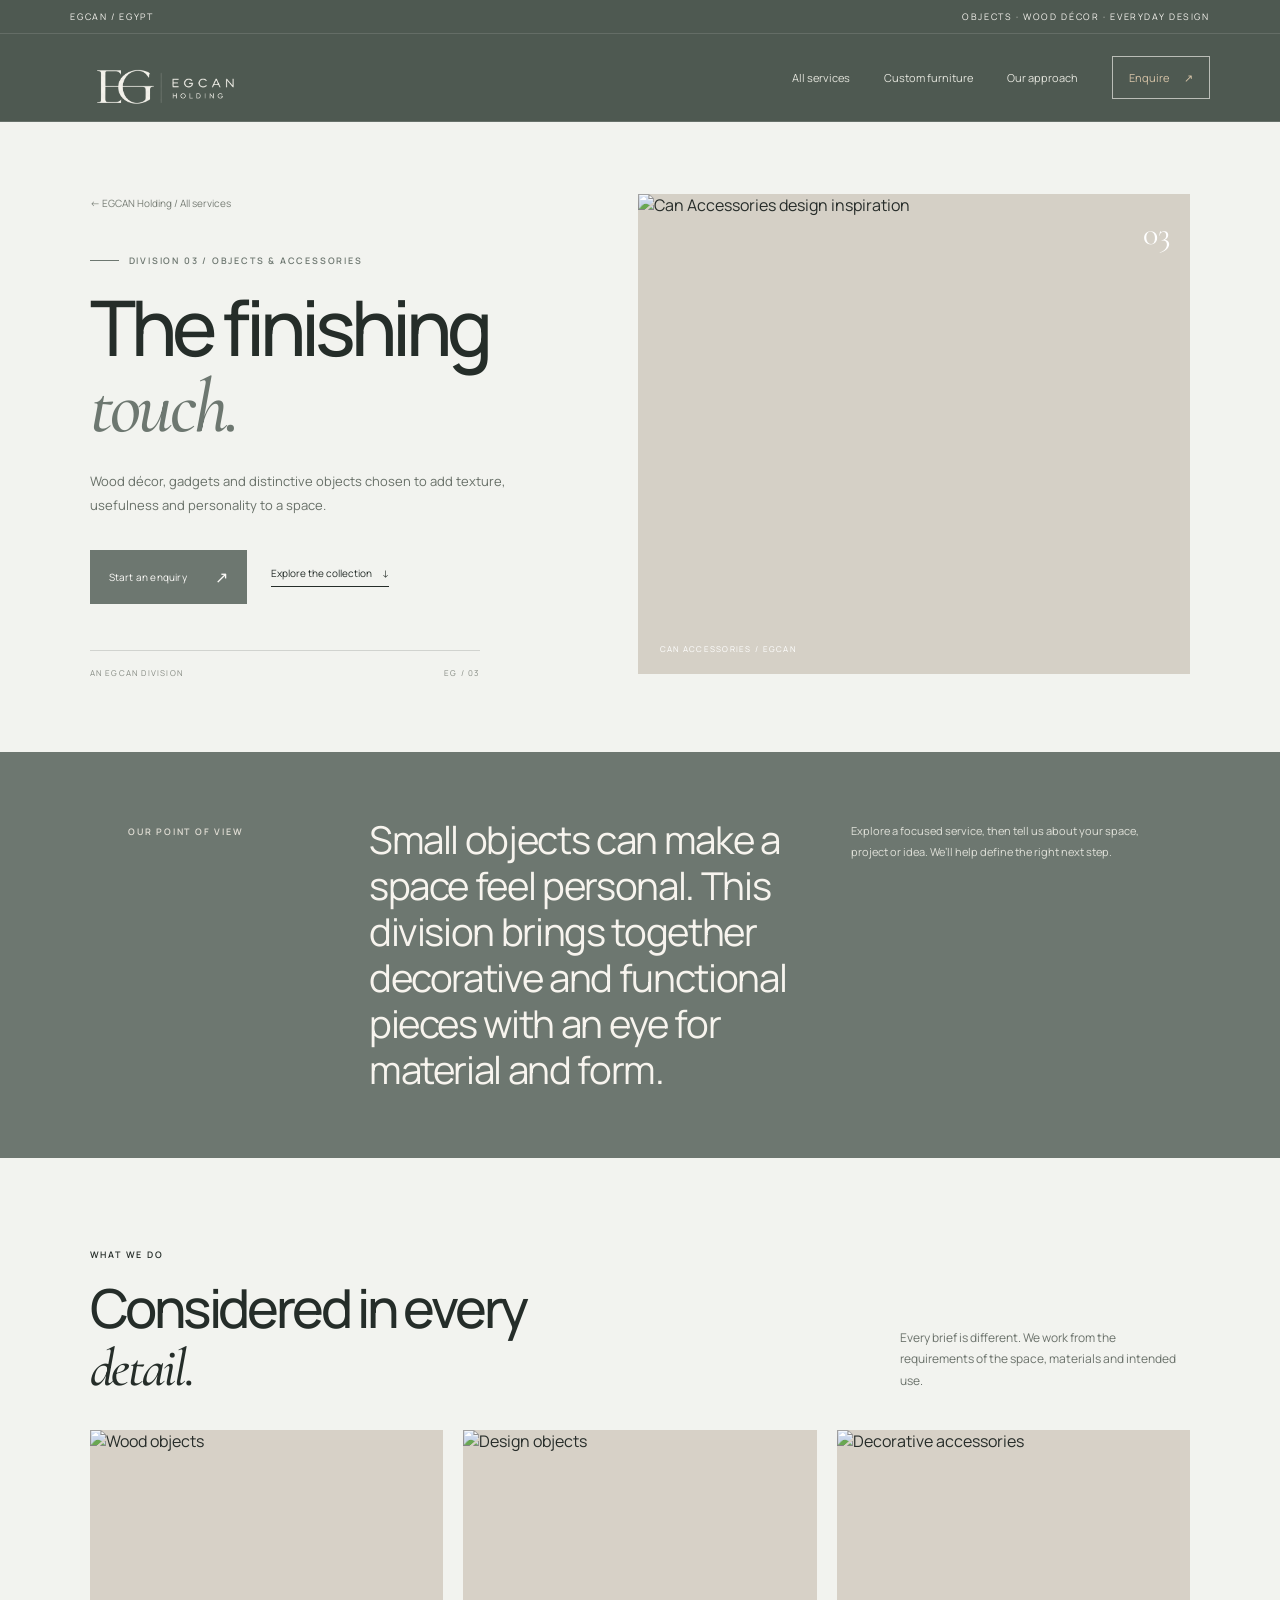
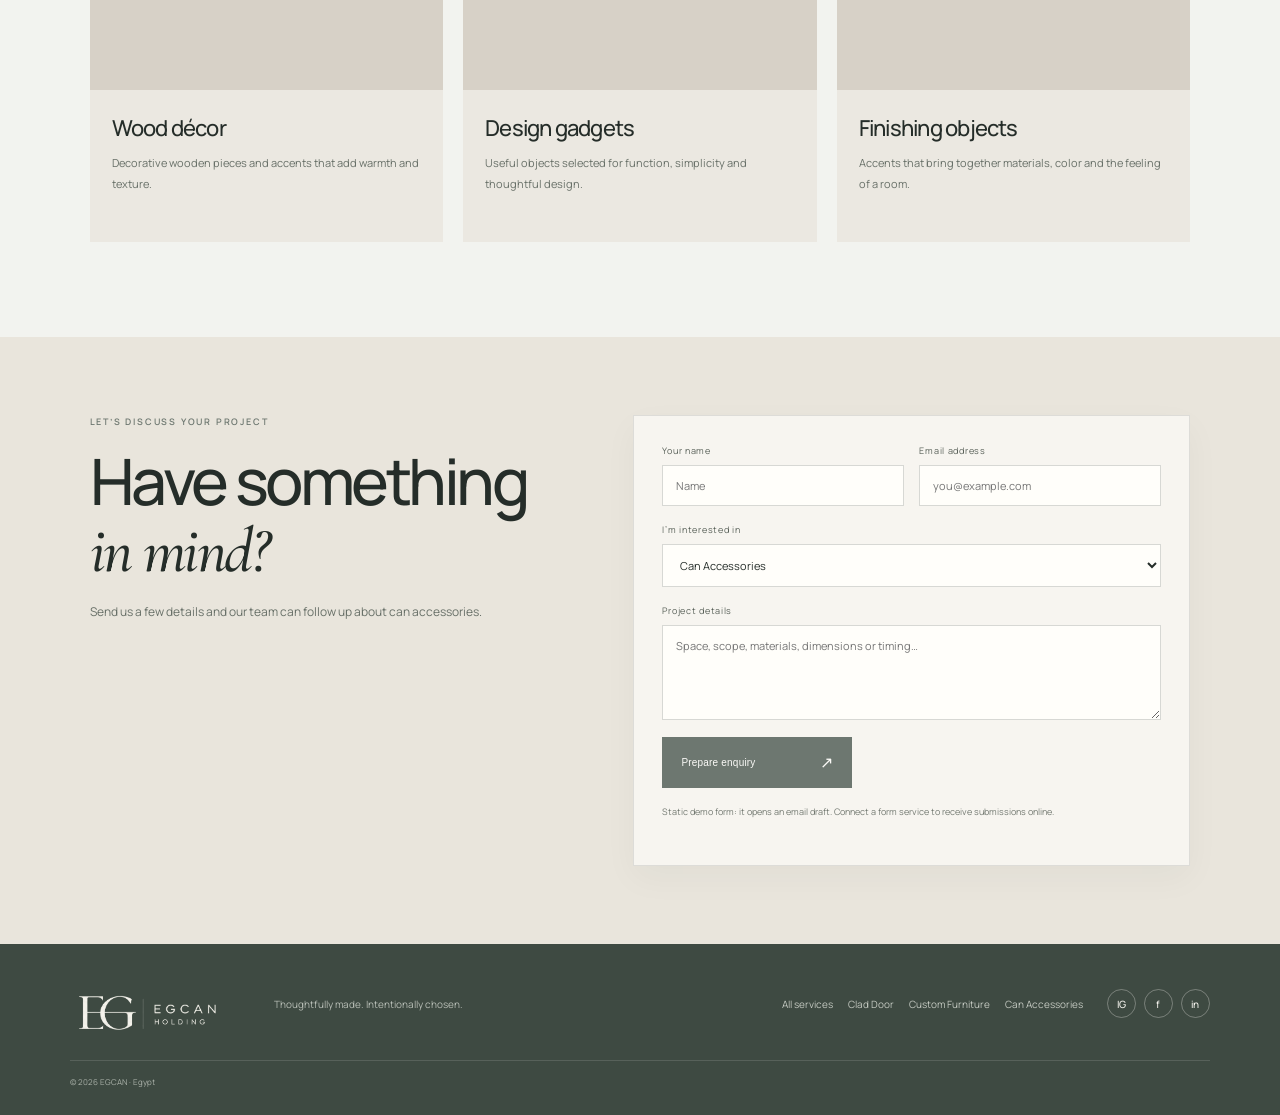
==== can-accessories.html @ 5e105a38 "Add files via upload" ====
<!doctype html><html lang="en"><head><meta charset="utf-8"><meta name="viewport" content="width=device-width,initial-scale=1"><meta name="theme-color" content="#6d7770"><meta name="description" content="Wood décor, functional gadgets and distinctive accessories."><title>Can Accessories | EGCAN Holding</title><link rel="preconnect" href="https://images.unsplash.com"><link rel="preconnect" href="https://fonts.googleapis.com"><link rel="preconnect" href="https://fonts.gstatic.com" crossorigin><link href="https://fonts.googleapis.com/css2?family=Cormorant+Garamond:wght@400;500;600&family=Manrope:wght@400;500;600;700&display=swap" rel="stylesheet"><link rel="stylesheet" href="styles.css?v=5"></head><body class="division-page can-accessories-page"><div class="announcement"><span>EGCAN / EGYPT</span><span>Objects · Wood décor · Everyday design</span></div><header class="site-header"><a class="brand" href="index.html" aria-label="EGCAN Holding home"><img src="egcan-logo-middle.png" alt="EGCAN Holding logo"></a><button class="menu-toggle" aria-label="Toggle navigation" aria-expanded="false"><span></span><span></span></button><nav class="main-nav"><a href="index.html#divisions">All services</a><a href="custom-furniture.html">Custom furniture</a><a href="index.html#approach">Our approach</a><a href="#contact" class="nav-contact">Enquire <span>↗</span></a></nav></header><main><section class="division-hero"><div class="division-hero-copy"><a class="back-link" href="index.html#divisions">← EGCAN Holding / All services</a><p class="eyebrow"><span class="eyebrow-line"></span>DIVISION 03 / OBJECTS & ACCESSORIES</p><h1>The finishing<br><em>touch.</em></h1><p class="division-lead">Wood décor, gadgets and distinctive objects chosen to add texture, usefulness and personality to a space.</p><div class="hero-actions"><a class="button button-dark" href="#contact">Start an enquiry <span>↗</span></a><a class="text-link" href="#offerings">Explore the collection <span>↓</span></a></div><div class="division-signature"><span>AN EGCAN DIVISION</span><span>EG / 03</span></div></div><div class="division-hero-visual"><img src="https://images.unsplash.com/photo-1603006905003-be475563bc59?auto=format&fit=crop&w=1400&q=85" alt="Can Accessories design inspiration"><span class="division-visual-label">CAN ACCESSORIES / EGCAN</span><span class="division-visual-number">03</span></div></section><section class="division-intro-band"><p class="eyebrow">OUR POINT OF VIEW</p><h2>Small objects can make a space feel personal. This division brings together decorative and functional pieces with an eye for material and form.</h2><p>Explore a focused service, then tell us about your space, project or idea. We’ll help define the right next step.</p></section><section class="subservices section-pad" id="offerings"><div class="section-heading"><div><p class="eyebrow">WHAT WE DO</p><h2>Considered in every<br><em>detail.</em></h2></div><p>Every brief is different. We work from the requirements of the space, materials and intended use.</p></div><div class="subservice-grid"><article class="subservice-card"><div class="subservice-image"><img src="https://images.unsplash.com/photo-1603006905003-be475563bc59?auto=format&fit=crop&w=900&q=85" alt="Wood objects" loading="lazy"></div><div class="subservice-copy"><h3>Wood décor</h3><p>Decorative wooden pieces and accents that add warmth and texture.</p></div></article><article class="subservice-card"><div class="subservice-image"><img src="https://images.unsplash.com/photo-1600210492486-724fe5c67fb0?auto=format&fit=crop&w=900&q=85" alt="Design objects" loading="lazy"></div><div class="subservice-copy"><h3>Design gadgets</h3><p>Useful objects selected for function, simplicity and thoughtful design.</p></div></article><article class="subservice-card"><div class="subservice-image"><img src="https://images.unsplash.com/photo-1600607687920-4e2a09cf159d?auto=format&fit=crop&w=900&q=85" alt="Decorative accessories" loading="lazy"></div><div class="subservice-copy"><h3>Finishing objects</h3><p>Accents that bring together materials, color and the feeling of a room.</p></div></article></div></section><section class="division-cta" id="contact"><div><p class="eyebrow">LET’S DISCUSS YOUR PROJECT</p><h2>Have something<br><em>in mind?</em></h2><p>Send us a few details and our team can follow up about can accessories.</p></div><form class="inquiry-form" id="inquiryForm"><div class="form-row"><label for="name">Your name</label><input id="name" name="name" autocomplete="name" required placeholder="Name"></div><div class="form-row"><label for="email">Email address</label><input id="email" name="email" type="email" autocomplete="email" required placeholder="you@example.com"></div><div class="form-row"><label for="service">I’m interested in</label><select id="service" name="service" required><option value="Can Accessories" selected>Can Accessories</option><option>Multiple services / Project enquiry</option></select></div><div class="form-row"><label for="message">Project details</label><textarea id="message" name="message" rows="4" placeholder="Space, scope, materials, dimensions or timing…"></textarea></div><button class="button button-dark form-submit" type="submit">Prepare enquiry <span>↗</span></button><p class="form-note">Static demo form: it opens an email draft. Connect a form service to receive submissions online.</p><p class="form-status" id="formStatus" aria-live="polite"></p></form></section></main><footer class="site-footer"><a class="footer-brand" href="index.html"><img src="egcan-logo-middle.png" alt="EGCAN Holding logo"></a><p>Thoughtfully made. Intentionally chosen.</p><div class="footer-links"><a href="index.html#divisions">All services</a><a href="clad-door.html">Clad Door</a><a href="custom-furniture.html">Custom Furniture</a><a href="can-accessories.html">Can Accessories</a></div><div class="footer-social"><a href="https://www.instagram.com/" aria-label="Instagram">IG</a><a href="https://www.facebook.com/" aria-label="Facebook">f</a><a href="https://www.linkedin.com/" aria-label="LinkedIn">in</a></div><span class="copyright">© <span id="year"></span> EGCAN · Egypt</span></footer><script src="script.js"></script></body></html>
---- styles.css ----
@import url('https://fonts.googleapis.com/css2?family=Cormorant+Garamond:wght@400;500;600&family=Manrope:wght@400;500;600;700&display=swap');
:root{--ink:#202622;--green:#4e5951;--paper:#f4f2ed;--cream:#e7e1d6;--muted:#737a73;--line:rgba(32,38,34,.18);--white:#fbfaf7;--max:1440px}*{box-sizing:border-box}html{scroll-behavior:smooth;scroll-padding-top:95px}body{margin:0;background:var(--paper);color:var(--ink);font-family:'Manrope',Arial,sans-serif;-webkit-font-smoothing:antialiased}a{color:inherit;text-decoration:none}img{display:block;width:100%;height:100%;object-fit:cover}.announcement{height:34px;background:var(--ink);color:#e9e6de;display:flex;justify-content:space-between;align-items:center;padding:0 5.5%;font-size:9px;letter-spacing:.18em;text-transform:uppercase}.site-header{height:88px;display:flex;align-items:center;justify-content:space-between;padding:0 5.5%;background:rgba(244,242,237,.94);position:sticky;top:0;z-index:20;border-bottom:1px solid var(--line);backdrop-filter:blur(14px)}.brand{display:flex;align-items:center;gap:12px}.brand-mark{width:42px;height:42px;border:1px solid var(--ink);display:flex;align-items:center;justify-content:center;position:relative;font-family:'Cormorant Garamond',Georgia,serif;font-size:23px;letter-spacing:-.13em;padding-right:4px}.brand-mark span:last-child{transform:translateX(-2px)}.brand-name{font-size:17px;font-weight:600;letter-spacing:.24em}.brand-name small{display:block;font-size:8px;font-weight:400;letter-spacing:.25em;margin-top:5px}.main-nav{display:flex;align-items:center;gap:34px;font-size:11px}.main-nav>a:not(.nav-contact){color:#4e554f;transition:color .2s}.main-nav>a:hover,.main-nav>a.active{color:#9b7955}.nav-contact{padding:13px 16px;border:1px solid var(--ink);transition:background .25s,color .25s}.nav-contact span{padding-left:13px}.nav-contact:hover{background:var(--ink);color:var(--white)}.menu-toggle{display:none}.hero{max-width:var(--max);margin:auto;min-height:660px;display:grid;grid-template-columns:.88fr 1.12fr;position:relative;padding:65px 5.5% 76px;gap:6%;overflow:hidden}.hero-copy{align-self:center;position:relative;z-index:2;padding:0 0 15px}.eyebrow{font-size:9px;letter-spacing:.2em;text-transform:uppercase;font-weight:600;margin:0 0 26px;display:flex;align-items:center;gap:10px}.eyebrow-line{height:1px;width:29px;background:currentColor;display:inline-block}.hero h1{font-size:clamp(52px,6.1vw,88px);font-weight:500;line-height:.98;letter-spacing:-.065em;margin:0 0 26px}.hero h1 em,.section-heading h2 em,.manifesto h2 em,.contact-content h2 em{font-family:'Cormorant Garamond',Georgia,serif;font-weight:500;letter-spacing:-.06em}.hero-intro{font-size:13px;line-height:1.9;color:#626a63;max-width:370px}.hero-actions{display:flex;align-items:center;gap:24px;margin-top:32px;flex-wrap:wrap}.button{display:inline-flex;align-items:center;justify-content:space-between;gap:28px;padding:16px 19px;font-size:10px;letter-spacing:.02em;transition:transform .2s,background .2s}.button:hover{transform:translateY(-3px)}.button span{font-size:16px}.button-dark{background:var(--ink);color:var(--white)}.button-dark:hover{background:#48554b}.text-link,.under-link{font-size:10px;border-bottom:1px solid var(--ink);padding-bottom:6px}.text-link span,.under-link span{padding-left:8px}.hero-index{display:flex;gap:25px;margin-top:65px;font-size:8px;letter-spacing:.14em;text-transform:uppercase;color:#7b8079}.hero-visual{position:relative;min-width:0;align-self:center;perspective:1200px}.hero-image-wrap{height:490px;position:relative;overflow:hidden;transform-style:preserve-3d;transition:transform .18s ease-out;box-shadow:0 26px 65px rgba(36,42,37,.16);background:#c9c3b6}.hero-image{transition:transform .8s cubic-bezier(.2,.7,.2,1);filter:saturate(.72)}.hero-image-wrap:hover .hero-image{transform:scale(1.045)}.image-overlay{position:absolute;inset:0;background:linear-gradient(180deg,transparent 52%,rgba(20,25,21,.5))}.image-label{position:absolute;bottom:22px;left:24px;right:24px;color:#fff;display:flex;justify-content:space-between;gap:12px;font-size:8px;letter-spacing:.14em;text-transform:uppercase}.floating-note{position:absolute;top:38px;left:-28px;background:var(--cream);padding:16px 20px;display:flex;align-items:center;gap:14px;box-shadow:0 10px 25px #252d2917;font-size:10px;line-height:1.5}.note-symbol{font-size:25px}.hero-orbit{position:absolute;border:1px solid rgba(78,89,81,.22);border-radius:50%;pointer-events:none}.orbit-one{width:125px;height:125px;right:-40px;top:-28px}.orbit-two{width:58px;height:58px;right:-7px;top:6px}.hero-side-note{position:absolute;right:-35px;bottom:55px;writing-mode:vertical-rl;font-size:8px;letter-spacing:.22em;color:#777d75}.hero-bottom-rule{position:absolute;bottom:0;left:5.5%;right:5.5%;border-bottom:1px solid var(--line)}.intro-strip{padding:75px 10%;display:grid;grid-template-columns:.55fr 1.2fr 1fr auto;gap:35px;align-items:start;border-bottom:1px solid var(--line)}.intro-strip .eyebrow{margin-top:9px}.intro-statement{font-size:clamp(27px,3.4vw,43px);line-height:1.18;letter-spacing:-.045em;margin:0}.intro-statement span{font-family:'Cormorant Garamond',Georgia,serif;font-style:italic;color:#737d72}.intro-description{font-size:12px;line-height:1.9;color:#687069;max-width:300px;margin:4px 0 0}.strip-number{font-size:9px;letter-spacing:.16em;color:#8b8f87;writing-mode:vertical-rl}.section-pad{padding:110px 7%}.section-heading{display:flex;align-items:end;justify-content:space-between;gap:35px;margin-bottom:46px}.section-heading .eyebrow{margin-bottom:18px}.section-heading h2{font-size:clamp(39px,5vw,64px);line-height:1.04;letter-spacing:-.06em;font-weight:500;margin:0}.section-heading>p{max-width:290px;font-size:12px;line-height:1.8;color:#6b726b;margin:0 0 5px}.division-grid{display:grid;grid-template-columns:repeat(3,minmax(0,1fr));gap:19px;align-items:start}.division-card{background:#ebe8e1;min-width:0;transform-style:preserve-3d;transition:box-shadow .3s,transform .2s}.division-card:hover{box-shadow:0 20px 40px rgba(32,38,34,.1)}.division-image{height:300px;position:relative;overflow:hidden;background:#d2cec5}.division-image img{transition:transform .7s;filter:saturate(.72)}.division-card:hover .division-image img{transform:scale(1.05)}.card-index{position:absolute;top:17px;left:17px;background:rgba(244,242,237,.92);padding:8px 10px;font-size:8px;letter-spacing:.14em}.card-arrow{position:absolute;right:17px;bottom:17px;background:var(--paper);width:36px;height:36px;display:grid;place-items:center;font-size:16px}.division-body{padding:25px 23px 29px}.division-title-row{display:flex;justify-content:space-between;align-items:center;gap:10px}.division-title-row h3{font-size:25px;font-weight:500;letter-spacing:-.04em;margin:0}.division-symbol{font-size:20px;color:#778176}.division-ar{font-family:Arial,sans-serif;font-size:12px;color:#757c73;margin:9px 0 13px}.division-body>p:not(.division-ar){font-size:11px;line-height:1.85;color:#697068;min-height:60px}.division-body .under-link{display:inline-block;margin-top:13px}.manifesto{background:var(--green);color:#f5f2ec;display:grid;grid-template-columns:1fr 1fr;min-height:610px}.manifesto-image{position:relative;min-height:500px;overflow:hidden}.manifesto-image img{filter:saturate(.6);opacity:.85}.manifesto-image-caption{position:absolute;bottom:25px;left:7%;font-size:8px;letter-spacing:.18em}.manifesto-copy{padding:90px clamp(45px,8vw,125px);align-self:center;position:relative}.manifesto-copy .eyebrow{color:#d7d6ca}.manifesto h2{font-size:clamp(43px,5vw,67px);line-height:1.03;letter-spacing:-.06em;font-weight:500;margin:0 0 26px}.manifesto-copy>p:not(.eyebrow){font-size:12px;line-height:1.9;color:#d3d6ce;max-width:390px;margin-bottom:30px}.button-light{background:#f3f0e8;color:var(--ink)}.button-light:hover{background:#d8d1c5}.manifesto-number{position:absolute;bottom:22px;right:7%;font-size:8px;letter-spacing:.15em;color:#c4c9c0}.capabilities{padding-top:100px;padding-bottom:100px}.capability-list{border-top:1px solid var(--line)}.capability-item{display:grid;grid-template-columns:70px 1.3fr 1fr 30px;align-items:center;gap:20px;padding:25px 0;border-bottom:1px solid var(--line);transition:padding .25s,color .25s}.capability-item:hover{padding-left:12px;color:#718071}.cap-number,.cap-desc{font-size:9px;letter-spacing:.12em;color:#858a82}.cap-title{font-size:clamp(17px,2vw,24px);letter-spacing:-.03em}.cap-plus{font-size:20px;justify-self:end}.division-details{display:grid;grid-template-columns:repeat(3,1fr);background:#e8e5de;border-top:1px solid var(--line);border-bottom:1px solid var(--line)}.detail-panel{padding:42px 8%;border-right:1px solid var(--line);scroll-margin-top:100px}.detail-panel:last-child{border-right:0}.detail-label{font-size:8px;letter-spacing:.18em;color:#7d837b}.detail-panel h2{font-size:29px;font-weight:500;letter-spacing:-.05em;margin:18px 0}.detail-panel h2 span{color:#9c7953}.detail-panel p{font-size:11px;line-height:1.9;color:#687068;min-height:82px}.contact-section{position:relative;overflow:hidden;padding:37px 7% 90px;background:var(--cream);min-height:440px}.contact-top{display:flex;justify-content:space-between;border-bottom:1px solid rgba(32,38,34,.2);padding-bottom:20px}.contact-top .eyebrow{margin:0}.contact-top>span{font-size:9px;letter-spacing:.15em}.contact-content{position:relative;z-index:1;max-width:700px;margin:57px auto 0;text-align:center}.contact-content h2{font-size:clamp(45px,7vw,83px);line-height:.98;font-weight:500;letter-spacing:-.065em;margin:0 0 24px}.contact-content p{font-size:12px;color:#6a7169;line-height:1.8;max-width:400px;margin:0 auto 25px}.contact-decoration{position:absolute;right:2%;bottom:-80px;font-size:clamp(120px,22vw,300px);font-weight:700;letter-spacing:-.12em;line-height:.72;color:rgba(78,89,81,.07);pointer-events:none}.site-footer{padding:30px 5.5%;display:grid;grid-template-columns:1fr 1fr 1fr auto;gap:20px;align-items:center;background:var(--ink);color:#eeeae2}.footer-brand{font-size:17px;letter-spacing:.23em}.footer-brand span{display:block;font-size:7px;letter-spacing:.24em;margin-top:5px}.site-footer p{font-size:9px;color:#b8beb6}.footer-links{display:flex;gap:18px;font-size:9px;color:#c4c9c1}.copyright{font-size:8px;color:#aab1a9;white-space:nowrap}
@media(max-width:900px){.main-nav{gap:17px}.hero{padding-top:55px;grid-template-columns:.9fr 1.1fr;gap:4%}.hero-image-wrap{height:410px}.hero h1{font-size:clamp(48px,7vw,70px)}.intro-strip{padding:55px 7%;grid-template-columns:.5fr 1.2fr 1fr;gap:22px}.strip-number{display:none}.section-pad{padding:80px 5%}.division-image{height:230px}.division-body{padding:20px 17px}.division-title-row h3{font-size:21px}.manifesto-copy{padding:70px 8%}.site-footer{grid-template-columns:1fr 1fr}.copyright{justify-self:end}}
@media(max-width:650px){.announcement{padding:0 5%;font-size:7px}.announcement span:last-child{display:none}.site-header{height:72px;padding:0 5%}.brand-mark{width:36px;height:36px}.brand-name{font-size:15px}.menu-toggle{display:flex;width:40px;height:40px;border:1px solid var(--line);background:transparent;align-items:center;justify-content:center;flex-direction:column;gap:5px}.menu-toggle span{width:16px;height:1px;background:var(--ink)}.main-nav{display:none;position:absolute;left:0;right:0;top:71px;background:var(--paper);padding:25px 5% 30px;flex-direction:column;align-items:stretch;gap:0;border-bottom:1px solid var(--line)}.main-nav.open{display:flex}.main-nav>a{padding:15px 0;border-bottom:1px solid var(--line)}.main-nav .nav-contact{margin-top:14px;padding:14px}.hero{display:flex;flex-direction:column;padding:50px 5% 45px;gap:35px}.hero-copy{width:100%}.hero h1{font-size:clamp(56px,15vw,78px)}.hero-intro{font-size:12px}.hero-index{margin-top:37px;flex-wrap:wrap;gap:12px}.hero-visual{width:calc(100% - 15px);margin-left:10px}.hero-image-wrap{height:390px}.floating-note{left:-10px;top:24px}.hero-side-note{right:-19px}.hero-bottom-rule{left:5%;right:5%}.intro-strip{padding:45px 6%;display:grid;grid-template-columns:1fr;gap:15px}.intro-strip .eyebrow{margin:0}.intro-statement{font-size:34px}.intro-description{max-width:480px}.section-pad{padding:65px 5%}.section-heading{display:block;margin-bottom:30px}.section-heading h2{font-size:46px}.section-heading>p{margin-top:20px}.division-grid{grid-template-columns:1fr;gap:18px}.division-image{height:300px}.division-body{padding:23px}.division-body>p:not(.division-ar){min-height:0}.manifesto{grid-template-columns:1fr}.manifesto-image{min-height:320px;height:320px}.manifesto-copy{padding:55px 7% 75px}.manifesto h2{font-size:54px}.manifesto-number{bottom:25px}.capabilities{padding-top:65px;padding-bottom:65px}.capability-item{grid-template-columns:35px 1fr 25px;gap:12px;padding:22px 0}.cap-title{font-size:17px}.cap-desc{display:none}.division-details{grid-template-columns:1fr}.detail-panel{padding:30px 7%;border-right:0;border-bottom:1px solid var(--line)}.detail-panel:last-child{border-bottom:0}.detail-panel p{min-height:0}.contact-section{padding:27px 5% 65px;min-height:390px}.contact-content{margin-top:55px}.contact-content h2{font-size:56px}.site-footer{grid-template-columns:1fr;gap:16px;padding:30px 5%}.footer-links{flex-wrap:wrap}.copyright{justify-self:start}.site-footer p{margin:0}}
@media(prefers-reduced-motion:reduce){html{scroll-behavior:auto}*,*::before,*::after{transition:none!important;animation:none!important}}

/* Primary custom furniture feature */
.custom-furniture{display:grid;grid-template-columns:1.05fr .95fr;gap:7%;align-items:center;background:#e8e5de;padding-top:90px;padding-bottom:90px}.custom-furniture-image{height:470px;position:relative;overflow:hidden;background:#d2cec5}.custom-furniture-image img{filter:saturate(.72);transition:transform .7s}.custom-furniture-image:hover img{transform:scale(1.04)}.custom-image-tag{position:absolute;left:18px;bottom:18px;background:rgba(244,242,237,.94);padding:10px 12px;font-size:8px;letter-spacing:.16em}.custom-furniture-copy .eyebrow{margin-bottom:18px}.custom-furniture-copy h2{font-size:clamp(40px,5vw,64px);line-height:1.03;letter-spacing:-.06em;font-weight:500;margin:0 0 22px}.custom-furniture-copy h2 em{font-family:'Cormorant Garamond',Georgia,serif;font-weight:500;letter-spacing:-.06em}.custom-furniture-copy>p:not(.eyebrow){font-size:12px;line-height:1.95;color:#687068;max-width:460px}.custom-tags{display:flex;flex-wrap:wrap;gap:8px;margin:25px 0 28px}.custom-tags span{border:1px solid rgba(32,38,34,.22);padding:9px 11px;font-size:9px;color:#596159}.main-nav a.active{color:#9b7955}
@media(max-width:900px){.custom-furniture{gap:5%;padding-top:75px;padding-bottom:75px}.custom-furniture-image{height:390px}}
@media(max-width:650px){.custom-furniture{grid-template-columns:1fr;gap:30px;padding-top:60px;padding-bottom:60px}.custom-furniture-image{height:320px}.custom-furniture-copy h2{font-size:47px}.main-nav{max-height:calc(100vh - 72px);overflow:auto}}

/* EGCAN middle-logo direction: horizontal monogram lockup */
.brand{display:flex;align-items:center;gap:13px;flex-shrink:0}.brand-monogram{font-family:'Cormorant Garamond',Georgia,serif;font-size:49px;line-height:.8;font-weight:500;letter-spacing:-.12em;padding-right:7px;color:var(--ink)}.brand-divider{width:1px;height:39px;background:rgba(32,38,34,.42);display:block}.brand-name{font-family:'Manrope',Arial,sans-serif;font-size:15px;font-weight:500;letter-spacing:.27em;line-height:1.2}.brand-name small{font-size:9px;font-weight:400;letter-spacing:.32em;margin-top:6px}.footer-brand span{font-family:'Manrope',Arial,sans-serif;font-weight:400;letter-spacing:.3em}
@media(max-width:650px){.brand{gap:10px}.brand-monogram{font-size:43px}.brand-divider{height:34px}.brand-name{font-size:13px}.brand-name small{font-size:8px}}

/* Refinement pass: selected middle logo, calmer hierarchy, aligned cards and inquiry form */
:root{--green:#3e4a42;--ink:#252d28;--paper:#f5f3ee;--cream:#e9e5dc;--line:rgba(37,45,40,.16)}
.site-header{background:var(--green);border-bottom-color:rgba(255,255,255,.14);color:#f5f3ee}
.brand{display:flex;align-items:center;width:224px;max-width:32vw;flex-shrink:0}.brand img{width:100%;height:auto;object-fit:contain}
.main-nav>a:not(.nav-contact){color:#e3e4dc}.main-nav>a:hover,.main-nav>a.active{color:#c8b69b}.nav-contact{border-color:rgba(245,243,238,.65);color:#f5f3ee}.nav-contact:hover{background:#f5f3ee;color:var(--ink)}
.hero{gap:7%;padding-top:56px;padding-bottom:66px}.hero h1{font-size:clamp(48px,5.4vw,76px);letter-spacing:-.055em;line-height:1.02}.hero-intro{max-width:350px;font-size:12px;line-height:1.85}.hero-image-wrap{height:455px}.floating-note{padding:13px 16px}.hero-index{margin-top:45px}
.section-pad{padding-top:86px;padding-bottom:86px}.section-heading{margin-bottom:34px}.section-heading h2{font-size:clamp(38px,4.2vw,58px);line-height:1.06}.division-grid{gap:20px;align-items:stretch}.division-card{display:flex;flex-direction:column;height:100%;box-shadow:0 5px 18px rgba(32,38,34,.035)}.division-image{height:245px;flex-shrink:0}.division-body{display:flex;flex-direction:column;align-items:flex-start;padding:23px 22px 25px;flex:1}.division-title-row{width:100%;min-height:38px}.division-title-row h3{font-family:'Manrope',Arial,sans-serif;font-size:22px;font-weight:500;letter-spacing:-.045em}.division-body>p:not(.division-ar){font-size:11px;line-height:1.8;min-height:78px;margin:10px 0 0}.division-body .under-link{margin-top:auto;padding-top:20px}.division-ar{margin-top:7px!important;margin-bottom:0!important}.card-index{font-size:8px;letter-spacing:.12em}.division-symbol{flex-shrink:0}.custom-furniture{gap:8%;padding-top:78px;padding-bottom:78px}.custom-furniture-image{height:420px}.custom-furniture-copy h2{font-size:clamp(38px,4.4vw,58px)}.custom-furniture-copy>p:not(.eyebrow){font-size:12px;line-height:1.85}.custom-tags{gap:7px;margin:20px 0 24px}.custom-tags span{font-size:9px;padding:8px 10px}.manifesto{min-height:520px}.manifesto-image{min-height:430px}.manifesto-copy{padding:70px clamp(38px,6vw,90px)}.manifesto h2{font-size:clamp(40px,4.3vw,59px)}.capabilities{padding-top:82px;padding-bottom:82px}.capability-item{padding:21px 0}.division-details{align-items:stretch}.detail-panel{padding:34px 7%;display:flex;flex-direction:column}.detail-panel h2{font-size:26px}.detail-panel p{font-size:11px;line-height:1.8;min-height:90px}.detail-panel .under-link{margin-top:auto;align-self:flex-start}
.contact-section{padding:32px 7% 70px;min-height:0}.contact-layout{display:grid;grid-template-columns:.9fr 1.1fr;gap:9%;max-width:1120px;margin:55px auto 0;align-items:start}.contact-content{margin:0;text-align:left;max-width:440px}.contact-content h2{font-size:clamp(43px,5.2vw,68px);line-height:1.02;letter-spacing:-.055em}.contact-content>p:not(.eyebrow){margin:0 0 22px;font-size:12px}.contact-note{border-top:1px solid var(--line);padding-top:17px;font-size:10px;line-height:1.7;color:#747a72;max-width:300px}.inquiry-form{background:#f7f5f0;border:1px solid rgba(37,45,40,.12);padding:28px;display:grid;grid-template-columns:1fr 1fr;gap:17px 15px;box-shadow:0 12px 32px rgba(37,45,40,.04)}.form-row{display:flex;flex-direction:column;gap:8px;min-width:0}.form-row:nth-child(3),.form-row:nth-child(4),.form-note,.form-status{grid-column:1/-1}.form-row label{font-size:9px;letter-spacing:.08em;color:#596159}.form-row input,.form-row select,.form-row textarea{width:100%;font:400 11px 'Manrope',Arial,sans-serif;color:var(--ink);background:#fffefa;border:1px solid rgba(37,45,40,.18);border-radius:0;padding:12px 13px;outline:none}.form-row input:focus,.form-row select:focus,.form-row textarea:focus{border-color:#7a897c;box-shadow:0 0 0 2px rgba(122,137,124,.12)}.form-row textarea{resize:vertical;min-height:95px}.form-submit{border:0;cursor:pointer;justify-self:start;min-width:190px}.form-note,.form-status{font-size:9px;line-height:1.6;color:#747a72;margin:0}.form-status{color:#3e6650}.site-footer{grid-template-columns:180px 1fr auto auto;gap:24px;padding:28px 5.5%;align-items:center}.footer-brand{display:block;width:155px}.footer-brand img{width:100%;height:auto;object-fit:contain}.site-footer p{font-size:10px}.footer-links{gap:15px;font-size:10px;flex-wrap:wrap}.footer-social{display:flex;align-items:center;gap:8px}.footer-social a{width:29px;height:29px;border:1px solid rgba(245,243,238,.32);border-radius:50%;display:grid;place-items:center;font:500 10px 'Manrope',sans-serif;color:#f5f3ee;transition:background .2s,color .2s}.footer-social a:hover{background:#f5f3ee;color:var(--ink)}.copyright{grid-column:1/-1;border-top:1px solid rgba(255,255,255,.13);padding-top:15px;white-space:normal}
@media(max-width:900px){.brand{width:190px}.main-nav{gap:15px}.main-nav a{font-size:10px}.division-image{height:215px}.division-body{padding:19px 16px}.division-title-row h3{font-size:19px}.division-body>p:not(.division-ar){min-height:95px}.contact-layout{gap:5%}.inquiry-form{padding:22px}.site-footer{grid-template-columns:150px 1fr auto}.footer-social{grid-column:3}.footer-links{grid-column:1/3}.copyright{grid-column:1/-1}}
@media(max-width:650px){.site-header{background:var(--green);height:72px}.brand{width:180px;max-width:65vw}.menu-toggle{border-color:rgba(255,255,255,.35)}.menu-toggle span{background:#f5f3ee}.main-nav{background:var(--green);color:#f5f3ee;border-bottom-color:rgba(255,255,255,.15)}.main-nav>a{border-bottom-color:rgba(255,255,255,.12)}.main-nav .nav-contact{border-color:rgba(255,255,255,.5)}.hero{padding-top:44px}.hero h1{font-size:clamp(52px,13vw,72px)}.section-pad{padding-top:60px;padding-bottom:60px}.division-grid{gap:15px}.division-image{height:255px}.division-body{padding:22px}.division-title-row h3{font-size:23px}.division-body>p:not(.division-ar){min-height:0}.custom-furniture{padding-top:55px;padding-bottom:55px}.custom-furniture-image{height:300px}.manifesto-copy{padding:50px 7% 70px}.capabilities{padding-top:60px;padding-bottom:60px}.contact-section{padding:25px 5% 55px}.contact-layout{grid-template-columns:1fr;gap:30px;margin-top:38px}.contact-content h2{font-size:clamp(45px,12vw,60px)}.inquiry-form{grid-template-columns:1fr;padding:20px;gap:15px}.form-row:nth-child(n){grid-column:1}.form-submit{width:100%}.site-footer{grid-template-columns:1fr 1fr;gap:17px;padding:26px 5%}.footer-brand{width:145px}.site-footer p{grid-column:1/-1;grid-row:2;margin:0}.footer-links{grid-column:1/-1;grid-row:3;gap:13px}.footer-social{grid-column:1/-1;grid-row:4}.copyright{grid-column:1/-1;grid-row:5}.footer-social a{width:32px;height:32px}}
.footer-social svg{width:14px;height:14px;fill:none;stroke:currentColor;stroke-width:1.6;stroke-linecap:round;stroke-linejoin:round}.footer-social a:nth-child(2) svg,.footer-social a:nth-child(3) svg{fill:currentColor;stroke:none}.footer-social .social-dot{fill:currentColor;stroke:none}


/* Header/footer colour continuity: keep the selected white logo on a matching deep green band. */
:root{--green:#4e5951;--ink:#252d29}
.announcement{background:var(--green)!important;color:#f5f3ee!important;border-bottom:1px solid rgba(255,255,255,.12)}
.site-header{background:var(--green)!important;color:#f5f3ee!important;border-bottom:1px solid rgba(255,255,255,.14)!important;backdrop-filter:none}
.site-header .brand img{display:block;width:190px;height:auto;max-height:64px;object-fit:contain}
.site-header .main-nav>a:not(.nav-contact){color:#e3e4dc!important}
.site-header .main-nav>a:hover,.site-header .main-nav>a.active{color:#d6c3a7!important}
.site-header .nav-contact{border-color:rgba(245,243,238,.65)!important;color:#f5f3ee!important}
.site-header .nav-contact:hover{background:#f5f3ee!important;color:var(--ink)!important}
.site-header .menu-toggle{border-color:rgba(255,255,255,.35)!important}
.site-header .menu-toggle span{background:#f5f3ee!important}
@media(max-width:650px){.site-header .main-nav{background:var(--green)!important;color:#f5f3ee!important}.site-header .main-nav>a{border-bottom-color:rgba(255,255,255,.12)!important}}

/* Multi-page division landing pages */
.division-page{--division-accent:var(--green);--division-paper:var(--paper)}.custom-furniture-page{--division-accent:#7b6956;--division-paper:#f4f0e9}.can-accessories-page{--division-accent:#6d7770;--division-paper:#f2f3ef}.division-page main{background:var(--division-paper)}.division-hero{display:grid;grid-template-columns:.92fr 1.08fr;gap:7%;padding:68px 7% 74px;max-width:1440px;margin:0 auto;min-height:600px;align-items:center}.back-link{display:inline-block;font-size:10px;color:#777d75;margin-bottom:44px}.division-hero .eyebrow{color:var(--division-accent);margin-bottom:22px}.division-hero h1{font-size:clamp(48px,6vw,82px);font-weight:500;line-height:.98;letter-spacing:-.065em;margin:0 0 24px}.division-hero h1 em,.division-intro-band h2 em,.subservices h2 em,.division-cta h2 em{font-family:'Cormorant Garamond',Georgia,serif;font-weight:500;letter-spacing:-.04em}.division-hero h1 em{color:var(--division-accent)}.division-lead{font-size:13px;line-height:1.9;color:#687068;max-width:430px}.division-signature{display:flex;justify-content:space-between;max-width:390px;border-top:1px solid var(--line);padding-top:16px;margin-top:46px;font-size:8px;letter-spacing:.15em;color:#858a82}.division-hero-visual{height:480px;position:relative;overflow:hidden;background:#d5d0c6}.division-hero-visual img{filter:saturate(.72);transition:transform .7s}.division-hero-visual:hover img{transform:scale(1.035)}.division-visual-label{position:absolute;bottom:20px;left:22px;color:white;font-size:8px;letter-spacing:.16em}.division-visual-number{position:absolute;right:20px;top:20px;color:white;font-family:'Cormorant Garamond',serif;font-size:32px}.division-intro-band{background:var(--division-accent);color:#f7f4ee;padding:65px 10%;display:grid;grid-template-columns:.7fr 1.5fr 1fr;gap:30px;align-items:start}.division-intro-band .eyebrow{margin:8px 0;color:#e1ded5}.division-intro-band h2{font-size:clamp(26px,3vw,39px);font-weight:400;line-height:1.2;letter-spacing:-.035em;margin:0}.division-intro-band>p:last-child{font-size:11px;line-height:1.9;color:#e0e1d9;margin:4px 0}.subservices{padding-top:90px;padding-bottom:95px}.subservice-grid{display:grid;grid-template-columns:repeat(3,minmax(0,1fr));gap:20px}.subservice-card{background:#ebe8e1;min-width:0}.subservice-image{height:260px;overflow:hidden;background:#d7d1c7}.subservice-image img{filter:saturate(.72);transition:transform .7s}.subservice-card:hover img{transform:scale(1.04)}.subservice-copy{padding:23px 22px 27px}.subservice-copy h3{font-size:22px;font-weight:500;letter-spacing:-.035em;margin:0 0 10px}.subservice-copy p{font-size:11px;line-height:1.85;color:#687068;margin:0;min-height:62px}.division-cta{background:#e9e5dc;padding:78px 7%;display:grid;grid-template-columns:.9fr 1.1fr;gap:8%;align-items:start}.division-cta>div{max-width:440px}.division-cta .eyebrow{color:var(--division-accent);margin-bottom:20px}.division-cta h2{font-size:clamp(42px,5vw,64px);line-height:1.02;letter-spacing:-.055em;font-weight:500;margin:0 0 18px}.division-cta>div>p:not(.eyebrow){font-size:12px;line-height:1.85;color:#687068}.division-page .inquiry-form{background:#f7f5f0}.division-page .button-dark{background:var(--division-accent)}.division-page .button-dark:hover{filter:brightness(1.12)}.division-page .site-footer{background:#3e4a42}@media(max-width:850px){.division-hero{grid-template-columns:1fr;gap:34px;padding:48px 6% 60px}.division-hero-copy{max-width:650px}.division-hero-visual{height:420px}.division-intro-band{grid-template-columns:1fr 1.5fr;padding:48px 7%}.division-intro-band>p:last-child{grid-column:2}.subservices{padding:65px 6%}.subservice-grid{gap:14px}.subservice-image{height:205px}.subservice-copy{padding:18px}.division-cta{padding:60px 6%;gap:5%}}@media(max-width:620px){.division-hero{padding:34px 5% 48px}.back-link{margin-bottom:32px}.division-hero h1{font-size:clamp(47px,13vw,68px)}.division-hero-visual{height:330px}.division-intro-band{grid-template-columns:1fr;gap:16px;padding:40px 6%}.division-intro-band>p:last-child{grid-column:auto}.subservices{padding:55px 5%}.subservices .section-heading{display:block}.subservices .section-heading>p{margin-top:18px}.subservice-grid{grid-template-columns:1fr;gap:16px}.subservice-image{height:250px}.subservice-copy p{min-height:0}.division-cta{grid-template-columns:1fr;gap:28px;padding:50px 5%}.division-cta h2{font-size:48px}}
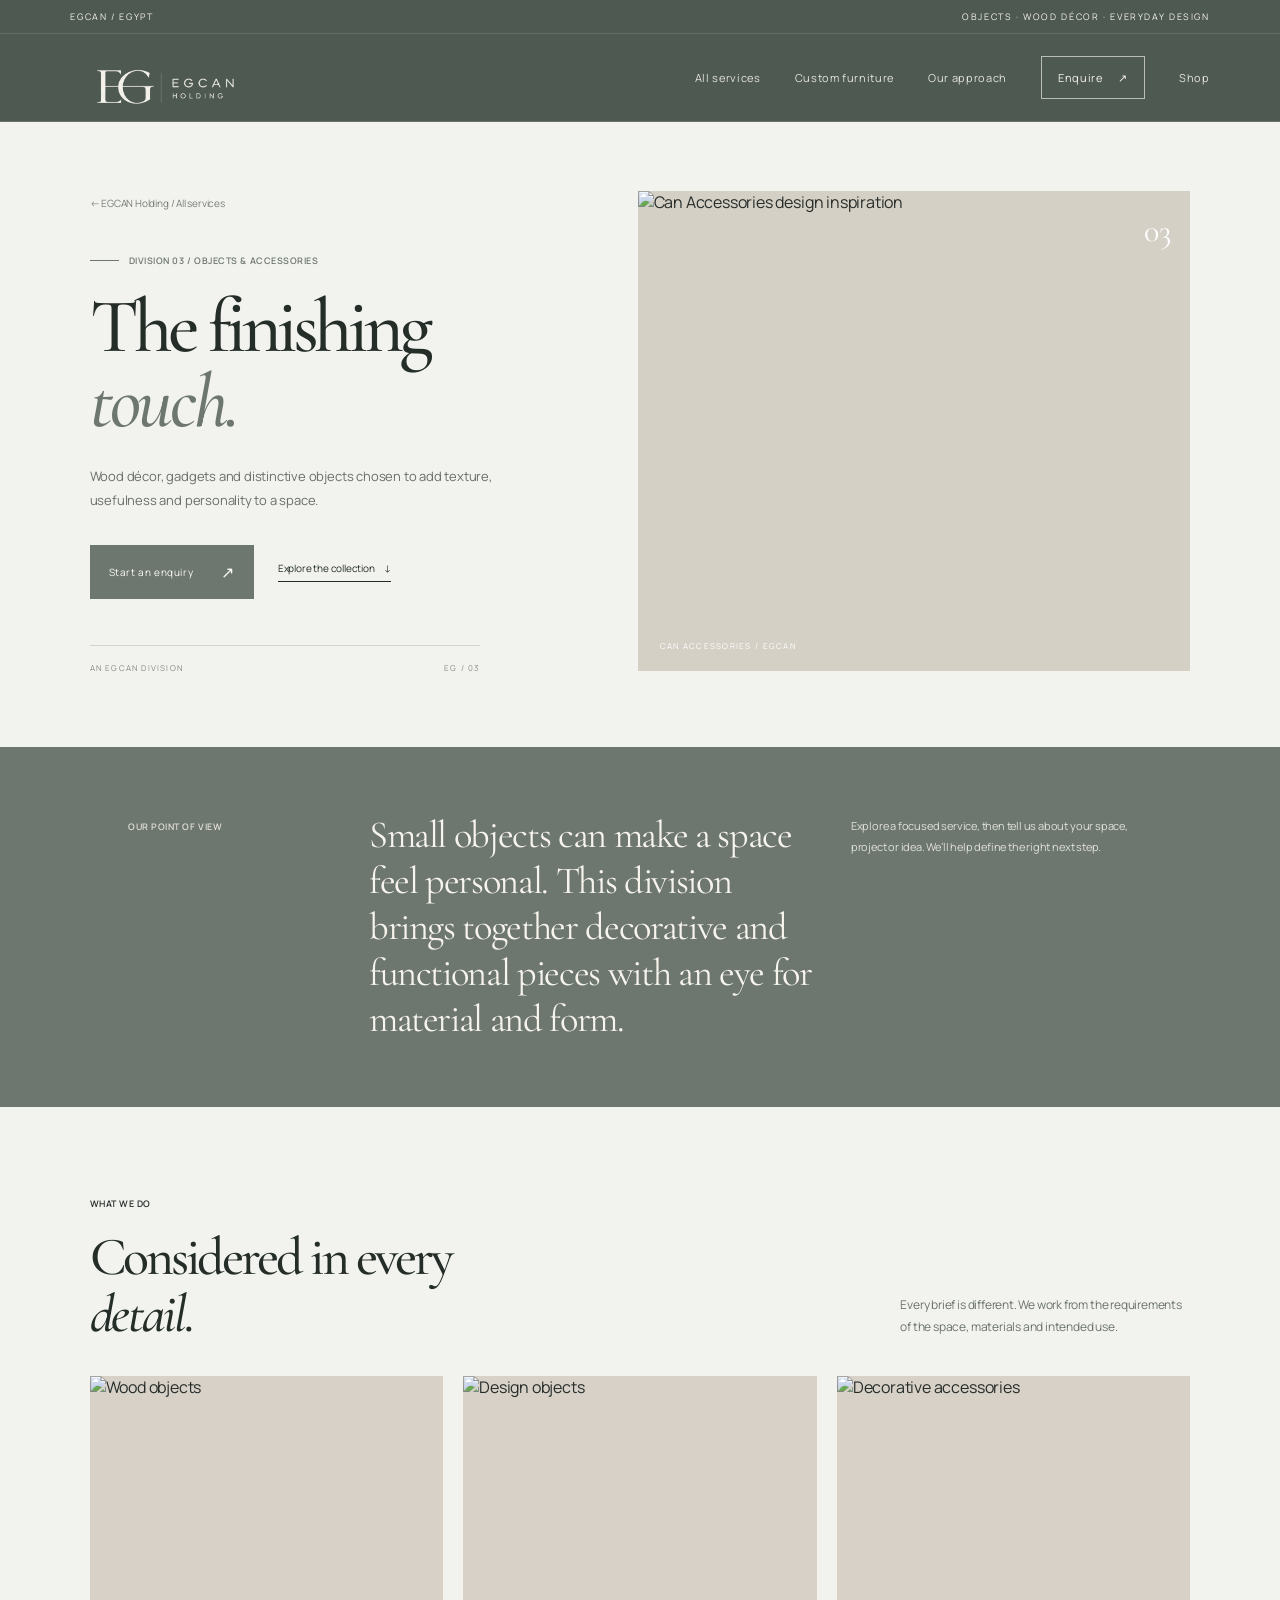
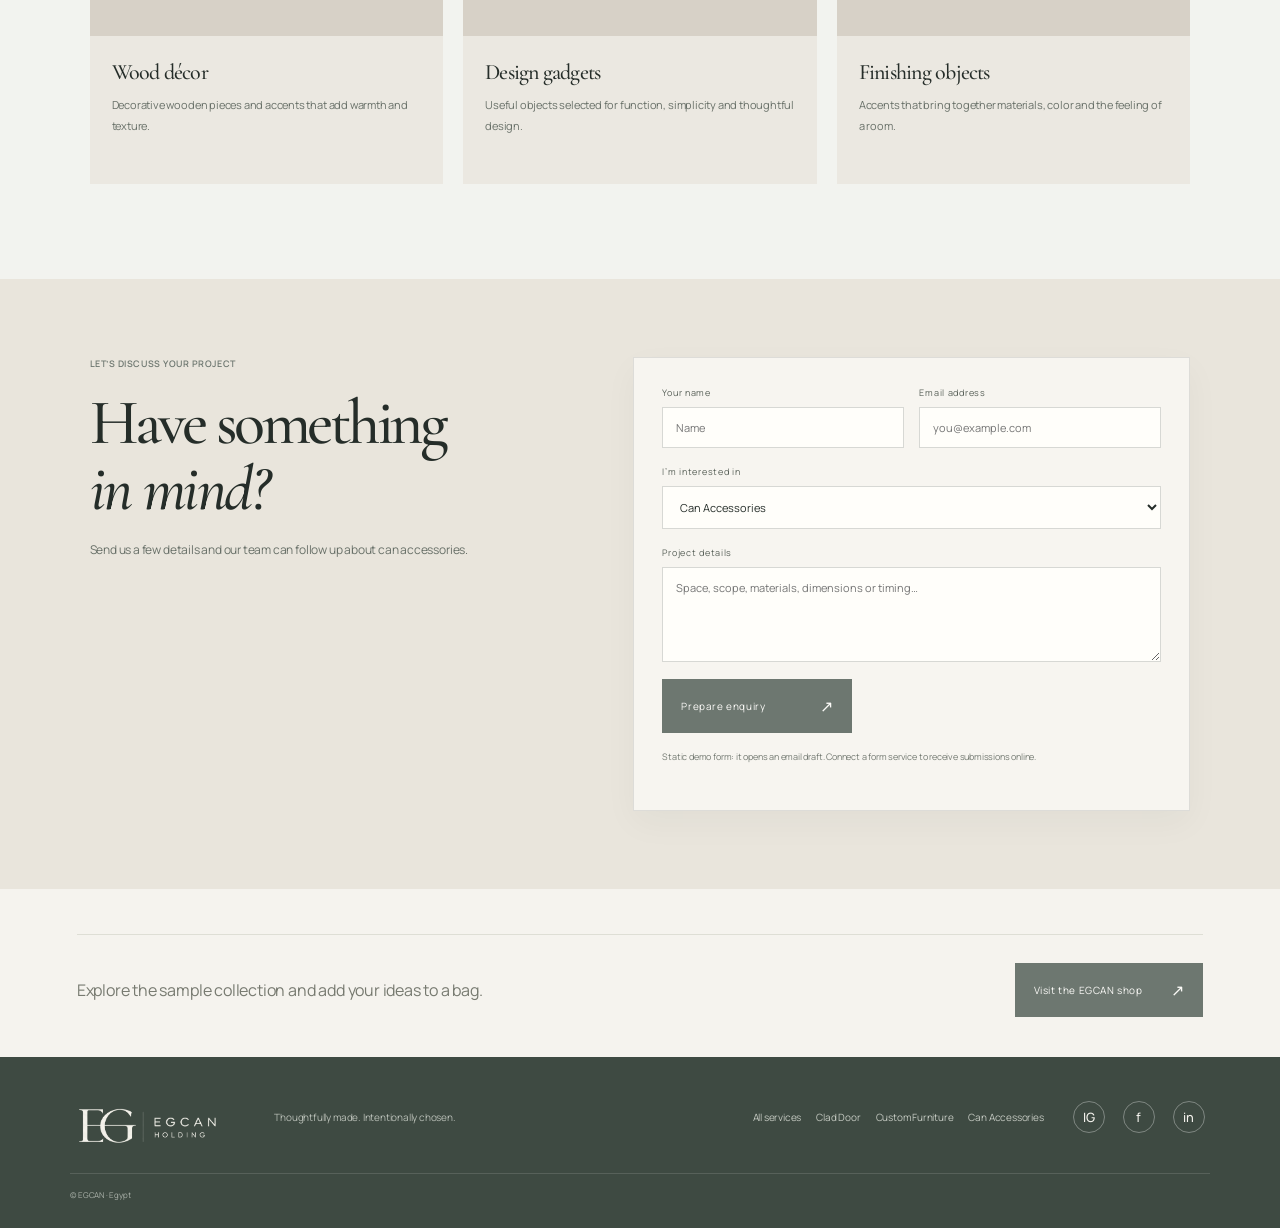
==== commit 4410088d: "Add files via upload" ====
--- a/can-accessories.html
+++ b/can-accessories.html
@@ -1 +1 @@
-<!doctype html><html lang="en"><head><meta charset="utf-8"><meta name="viewport" content="width=device-width,initial-scale=1"><meta name="theme-color" content="#6d7770"><meta name="description" content="Wood décor, functional gadgets and distinctive accessories."><title>Can Accessories | EGCAN Holding</title><link rel="preconnect" href="https://images.unsplash.com"><link rel="preconnect" href="https://fonts.googleapis.com"><link rel="preconnect" href="https://fonts.gstatic.com" crossorigin><link href="https://fonts.googleapis.com/css2?family=Cormorant+Garamond:wght@400;500;600&family=Manrope:wght@400;500;600;700&display=swap" rel="stylesheet"><link rel="stylesheet" href="styles.css?v=5"></head><body class="division-page can-accessories-page"><div class="announcement"><span>EGCAN / EGYPT</span><span>Objects · Wood décor · Everyday design</span></div><header class="site-header"><a class="brand" href="index.html" aria-label="EGCAN Holding home"><img src="egcan-logo-middle.png" alt="EGCAN Holding logo"></a><button class="menu-toggle" aria-label="Toggle navigation" aria-expanded="false"><span></span><span></span></button><nav class="main-nav"><a href="index.html#divisions">All services</a><a href="custom-furniture.html">Custom furniture</a><a href="index.html#approach">Our approach</a><a href="#contact" class="nav-contact">Enquire <span>↗</span></a></nav></header><main><section class="division-hero"><div class="division-hero-copy"><a class="back-link" href="index.html#divisions">← EGCAN Holding / All services</a><p class="eyebrow"><span class="eyebrow-line"></span>DIVISION 03 / OBJECTS & ACCESSORIES</p><h1>The finishing<br><em>touch.</em></h1><p class="division-lead">Wood décor, gadgets and distinctive objects chosen to add texture, usefulness and personality to a space.</p><div class="hero-actions"><a class="button button-dark" href="#contact">Start an enquiry <span>↗</span></a><a class="text-link" href="#offerings">Explore the collection <span>↓</span></a></div><div class="division-signature"><span>AN EGCAN DIVISION</span><span>EG / 03</span></div></div><div class="division-hero-visual"><img src="https://images.unsplash.com/photo-1603006905003-be475563bc59?auto=format&fit=crop&w=1400&q=85" alt="Can Accessories design inspiration"><span class="division-visual-label">CAN ACCESSORIES / EGCAN</span><span class="division-visual-number">03</span></div></section><section class="division-intro-band"><p class="eyebrow">OUR POINT OF VIEW</p><h2>Small objects can make a space feel personal. This division brings together decorative and functional pieces with an eye for material and form.</h2><p>Explore a focused service, then tell us about your space, project or idea. We’ll help define the right next step.</p></section><section class="subservices section-pad" id="offerings"><div class="section-heading"><div><p class="eyebrow">WHAT WE DO</p><h2>Considered in every<br><em>detail.</em></h2></div><p>Every brief is different. We work from the requirements of the space, materials and intended use.</p></div><div class="subservice-grid"><article class="subservice-card"><div class="subservice-image"><img src="https://images.unsplash.com/photo-1603006905003-be475563bc59?auto=format&fit=crop&w=900&q=85" alt="Wood objects" loading="lazy"></div><div class="subservice-copy"><h3>Wood décor</h3><p>Decorative wooden pieces and accents that add warmth and texture.</p></div></article><article class="subservice-card"><div class="subservice-image"><img src="https://images.unsplash.com/photo-1600210492486-724fe5c67fb0?auto=format&fit=crop&w=900&q=85" alt="Design objects" loading="lazy"></div><div class="subservice-copy"><h3>Design gadgets</h3><p>Useful objects selected for function, simplicity and thoughtful design.</p></div></article><article class="subservice-card"><div class="subservice-image"><img src="https://images.unsplash.com/photo-1600607687920-4e2a09cf159d?auto=format&fit=crop&w=900&q=85" alt="Decorative accessories" loading="lazy"></div><div class="subservice-copy"><h3>Finishing objects</h3><p>Accents that bring together materials, color and the feeling of a room.</p></div></article></div></section><section class="division-cta" id="contact"><div><p class="eyebrow">LET’S DISCUSS YOUR PROJECT</p><h2>Have something<br><em>in mind?</em></h2><p>Send us a few details and our team can follow up about can accessories.</p></div><form class="inquiry-form" id="inquiryForm"><div class="form-row"><label for="name">Your name</label><input id="name" name="name" autocomplete="name" required placeholder="Name"></div><div class="form-row"><label for="email">Email address</label><input id="email" name="email" type="email" autocomplete="email" required placeholder="you@example.com"></div><div class="form-row"><label for="service">I’m interested in</label><select id="service" name="service" required><option value="Can Accessories" selected>Can Accessories</option><option>Multiple services / Project enquiry</option></select></div><div class="form-row"><label for="message">Project details</label><textarea id="message" name="message" rows="4" placeholder="Space, scope, materials, dimensions or timing…"></textarea></div><button class="button button-dark form-submit" type="submit">Prepare enquiry <span>↗</span></button><p class="form-note">Static demo form: it opens an email draft. Connect a form service to receive submissions online.</p><p class="form-status" id="formStatus" aria-live="polite"></p></form></section></main><footer class="site-footer"><a class="footer-brand" href="index.html"><img src="egcan-logo-middle.png" alt="EGCAN Holding logo"></a><p>Thoughtfully made. Intentionally chosen.</p><div class="footer-links"><a href="index.html#divisions">All services</a><a href="clad-door.html">Clad Door</a><a href="custom-furniture.html">Custom Furniture</a><a href="can-accessories.html">Can Accessories</a></div><div class="footer-social"><a href="https://www.instagram.com/" aria-label="Instagram">IG</a><a href="https://www.facebook.com/" aria-label="Facebook">f</a><a href="https://www.linkedin.com/" aria-label="LinkedIn">in</a></div><span class="copyright">© <span id="year"></span> EGCAN · Egypt</span></footer><script src="script.js"></script></body></html>+<!doctype html><html lang="en"><head><meta charset="utf-8"><meta name="viewport" content="width=device-width,initial-scale=1"><meta name="theme-color" content="#6d7770"><meta name="description" content="Wood décor, functional gadgets and distinctive accessories."><title>Can Accessories | EGCAN Holding</title><link rel="preconnect" href="https://images.unsplash.com"><link rel="preconnect" href="https://fonts.googleapis.com"><link rel="preconnect" href="https://fonts.gstatic.com" crossorigin><link href="https://fonts.googleapis.com/css2?family=Cormorant+Garamond:wght@400;500;600&family=Manrope:wght@400;500;600;700&display=swap" rel="stylesheet"><link rel="stylesheet" href="styles.css?v=6"></head><body class="division-page can-accessories-page"><div class="announcement"><span>EGCAN / EGYPT</span><span>Objects · Wood décor · Everyday design</span></div><header class="site-header"><a class="brand" href="index.html" aria-label="EGCAN Holding home"><img src="egcan-logo-middle.png" alt="EGCAN Holding logo"></a><button class="menu-toggle" aria-label="Toggle navigation" aria-expanded="false"><span></span><span></span></button><nav class="main-nav"><a href="index.html#divisions">All services</a><a href="custom-furniture.html">Custom furniture</a><a href="index.html#approach">Our approach</a><a href="#contact" class="nav-contact">Enquire <span>↗</span></a><a href="shop.html">Shop</a></nav></header><main><section class="division-hero"><div class="division-hero-copy"><a class="back-link" href="index.html#divisions">← EGCAN Holding / All services</a><p class="eyebrow"><span class="eyebrow-line"></span>DIVISION 03 / OBJECTS & ACCESSORIES</p><h1>The finishing<br><em>touch.</em></h1><p class="division-lead">Wood décor, gadgets and distinctive objects chosen to add texture, usefulness and personality to a space.</p><div class="hero-actions"><a class="button button-dark" href="#contact">Start an enquiry <span>↗</span></a><a class="text-link" href="#offerings">Explore the collection <span>↓</span></a></div><div class="division-signature"><span>AN EGCAN DIVISION</span><span>EG / 03</span></div></div><div class="division-hero-visual"><img src="https://images.unsplash.com/photo-1603006905003-be475563bc59?auto=format&fit=crop&w=1400&q=85" alt="Can Accessories design inspiration"><span class="division-visual-label">CAN ACCESSORIES / EGCAN</span><span class="division-visual-number">03</span></div></section><section class="division-intro-band"><p class="eyebrow">OUR POINT OF VIEW</p><h2>Small objects can make a space feel personal. This division brings together decorative and functional pieces with an eye for material and form.</h2><p>Explore a focused service, then tell us about your space, project or idea. We’ll help define the right next step.</p></section><section class="subservices section-pad" id="offerings"><div class="section-heading"><div><p class="eyebrow">WHAT WE DO</p><h2>Considered in every<br><em>detail.</em></h2></div><p>Every brief is different. We work from the requirements of the space, materials and intended use.</p></div><div class="subservice-grid"><article class="subservice-card"><div class="subservice-image"><img src="https://images.unsplash.com/photo-1603006905003-be475563bc59?auto=format&fit=crop&w=900&q=85" alt="Wood objects" loading="lazy"></div><div class="subservice-copy"><h3>Wood décor</h3><p>Decorative wooden pieces and accents that add warmth and texture.</p></div></article><article class="subservice-card"><div class="subservice-image"><img src="https://images.unsplash.com/photo-1600210492486-724fe5c67fb0?auto=format&fit=crop&w=900&q=85" alt="Design objects" loading="lazy"></div><div class="subservice-copy"><h3>Design gadgets</h3><p>Useful objects selected for function, simplicity and thoughtful design.</p></div></article><article class="subservice-card"><div class="subservice-image"><img src="https://images.unsplash.com/photo-1600607687920-4e2a09cf159d?auto=format&fit=crop&w=900&q=85" alt="Decorative accessories" loading="lazy"></div><div class="subservice-copy"><h3>Finishing objects</h3><p>Accents that bring together materials, color and the feeling of a room.</p></div></article></div></section><section class="division-cta" id="contact"><div><p class="eyebrow">LET’S DISCUSS YOUR PROJECT</p><h2>Have something<br><em>in mind?</em></h2><p>Send us a few details and our team can follow up about can accessories.</p></div><form class="inquiry-form" id="inquiryForm"><div class="form-row"><label for="name">Your name</label><input id="name" name="name" autocomplete="name" required placeholder="Name"></div><div class="form-row"><label for="email">Email address</label><input id="email" name="email" type="email" autocomplete="email" required placeholder="you@example.com"></div><div class="form-row"><label for="service">I’m interested in</label><select id="service" name="service" required><option value="Can Accessories" selected>Can Accessories</option><option>Multiple services / Project enquiry</option></select></div><div class="form-row"><label for="message">Project details</label><textarea id="message" name="message" rows="4" placeholder="Space, scope, materials, dimensions or timing…"></textarea></div><button class="button button-dark form-submit" type="submit">Prepare enquiry <span>↗</span></button><p class="form-note">Static demo form: it opens an email draft. Connect a form service to receive submissions online.</p><p class="form-status" id="formStatus" aria-live="polite"></p></form></section></main><section class="shop-cta-row division-shop-cta"><p>Explore the sample collection and add your ideas to a bag.</p><a class="button button-dark" href="shop.html">Visit the EGCAN shop <span>↗</span></a></section><footer class="site-footer"><a class="footer-brand" href="index.html"><img src="egcan-logo-middle.png" alt="EGCAN Holding logo"></a><p>Thoughtfully made. Intentionally chosen.</p><div class="footer-links"><a href="index.html#divisions">All services</a><a href="clad-door.html">Clad Door</a><a href="custom-furniture.html">Custom Furniture</a><a href="can-accessories.html">Can Accessories</a></div><div class="footer-social"><a href="https://www.instagram.com/" aria-label="Instagram">IG</a><a href="https://www.facebook.com/" aria-label="Facebook">f</a><a href="https://www.linkedin.com/" aria-label="LinkedIn">in</a></div><span class="copyright">© <span id="year"></span> EGCAN · Egypt</span></footer><script src="script.js"></script></body></html>
--- a/styles.css
+++ b/styles.css
@@ -41,3 +41,9 @@
 
 /* Multi-page division landing pages */
 .division-page{--division-accent:var(--green);--division-paper:var(--paper)}.custom-furniture-page{--division-accent:#7b6956;--division-paper:#f4f0e9}.can-accessories-page{--division-accent:#6d7770;--division-paper:#f2f3ef}.division-page main{background:var(--division-paper)}.division-hero{display:grid;grid-template-columns:.92fr 1.08fr;gap:7%;padding:68px 7% 74px;max-width:1440px;margin:0 auto;min-height:600px;align-items:center}.back-link{display:inline-block;font-size:10px;color:#777d75;margin-bottom:44px}.division-hero .eyebrow{color:var(--division-accent);margin-bottom:22px}.division-hero h1{font-size:clamp(48px,6vw,82px);font-weight:500;line-height:.98;letter-spacing:-.065em;margin:0 0 24px}.division-hero h1 em,.division-intro-band h2 em,.subservices h2 em,.division-cta h2 em{font-family:'Cormorant Garamond',Georgia,serif;font-weight:500;letter-spacing:-.04em}.division-hero h1 em{color:var(--division-accent)}.division-lead{font-size:13px;line-height:1.9;color:#687068;max-width:430px}.division-signature{display:flex;justify-content:space-between;max-width:390px;border-top:1px solid var(--line);padding-top:16px;margin-top:46px;font-size:8px;letter-spacing:.15em;color:#858a82}.division-hero-visual{height:480px;position:relative;overflow:hidden;background:#d5d0c6}.division-hero-visual img{filter:saturate(.72);transition:transform .7s}.division-hero-visual:hover img{transform:scale(1.035)}.division-visual-label{position:absolute;bottom:20px;left:22px;color:white;font-size:8px;letter-spacing:.16em}.division-visual-number{position:absolute;right:20px;top:20px;color:white;font-family:'Cormorant Garamond',serif;font-size:32px}.division-intro-band{background:var(--division-accent);color:#f7f4ee;padding:65px 10%;display:grid;grid-template-columns:.7fr 1.5fr 1fr;gap:30px;align-items:start}.division-intro-band .eyebrow{margin:8px 0;color:#e1ded5}.division-intro-band h2{font-size:clamp(26px,3vw,39px);font-weight:400;line-height:1.2;letter-spacing:-.035em;margin:0}.division-intro-band>p:last-child{font-size:11px;line-height:1.9;color:#e0e1d9;margin:4px 0}.subservices{padding-top:90px;padding-bottom:95px}.subservice-grid{display:grid;grid-template-columns:repeat(3,minmax(0,1fr));gap:20px}.subservice-card{background:#ebe8e1;min-width:0}.subservice-image{height:260px;overflow:hidden;background:#d7d1c7}.subservice-image img{filter:saturate(.72);transition:transform .7s}.subservice-card:hover img{transform:scale(1.04)}.subservice-copy{padding:23px 22px 27px}.subservice-copy h3{font-size:22px;font-weight:500;letter-spacing:-.035em;margin:0 0 10px}.subservice-copy p{font-size:11px;line-height:1.85;color:#687068;margin:0;min-height:62px}.division-cta{background:#e9e5dc;padding:78px 7%;display:grid;grid-template-columns:.9fr 1.1fr;gap:8%;align-items:start}.division-cta>div{max-width:440px}.division-cta .eyebrow{color:var(--division-accent);margin-bottom:20px}.division-cta h2{font-size:clamp(42px,5vw,64px);line-height:1.02;letter-spacing:-.055em;font-weight:500;margin:0 0 18px}.division-cta>div>p:not(.eyebrow){font-size:12px;line-height:1.85;color:#687068}.division-page .inquiry-form{background:#f7f5f0}.division-page .button-dark{background:var(--division-accent)}.division-page .button-dark:hover{filter:brightness(1.12)}.division-page .site-footer{background:#3e4a42}@media(max-width:850px){.division-hero{grid-template-columns:1fr;gap:34px;padding:48px 6% 60px}.division-hero-copy{max-width:650px}.division-hero-visual{height:420px}.division-intro-band{grid-template-columns:1fr 1.5fr;padding:48px 7%}.division-intro-band>p:last-child{grid-column:2}.subservices{padding:65px 6%}.subservice-grid{gap:14px}.subservice-image{height:205px}.subservice-copy{padding:18px}.division-cta{padding:60px 6%;gap:5%}}@media(max-width:620px){.division-hero{padding:34px 5% 48px}.back-link{margin-bottom:32px}.division-hero h1{font-size:clamp(47px,13vw,68px)}.division-hero-visual{height:330px}.division-intro-band{grid-template-columns:1fr;gap:16px;padding:40px 6%}.division-intro-band>p:last-child{grid-column:auto}.subservices{padding:55px 5%}.subservices .section-heading{display:block}.subservices .section-heading>p{margin-top:18px}.subservice-grid{grid-template-columns:1fr;gap:16px}.subservice-image{height:250px}.subservice-copy p{min-height:0}.division-cta{grid-template-columns:1fr;gap:28px;padding:50px 5%}.division-cta h2{font-size:48px}}
+
+/* EGCAN shop expansion — premium editorial typography and e-commerce prototype */
+:root{--eg-green:#35443b;--eg-green-deep:#26352d;--eg-paper:#f7f5f0;--eg-ink:#262923;--eg-muted:#777a70;--eg-line:#deded5;--eg-serif:"Playfair Display","Cormorant Garamond",Georgia,serif;--eg-sans:"Manrope","DM Sans",Arial,sans-serif}
+body{font-family:var(--eg-sans);letter-spacing:-.012em}h1,h2,h3,.intro-statement,.division-title-row h3{font-family:var(--eg-serif);font-weight:500;letter-spacing:-.035em}h1 em,h2 em{font-weight:400}p,.main-nav,a,button,input,textarea,select{font-family:var(--eg-sans)}.main-nav a,.button,.eyebrow,.card-index,.detail-label{letter-spacing:.06em}
+.shop-cta-row{display:flex;align-items:center;justify-content:space-between;gap:24px;padding:28px 0;border-top:1px solid var(--eg-line);margin-top:38px}.shop-cta-row p{margin:0;color:var(--eg-muted)}.shop-page{background:var(--eg-paper)}.shop-hero{display:grid;grid-template-columns:.9fr 1.1fr;gap:7vw;align-items:center;padding:76px max(6vw,24px) 70px;background:#f1efe8}.shop-hero h1{font-size:clamp(3.5rem,7vw,7.2rem);line-height:.98;margin:20px 0 24px}.shop-hero h1 em{color:var(--eg-green)}.shop-hero p:not(.eyebrow){max-width:470px;line-height:1.85;color:#676b62}.shop-hero-image{height:450px;overflow:hidden}.shop-hero-image img{width:100%;height:100%;object-fit:cover;display:block}.shop-controls{padding-top:60px;padding-bottom:24px;display:flex;align-items:end;justify-content:space-between;gap:30px}.shop-controls h2{font-size:clamp(2.6rem,4vw,4.5rem);margin:12px 0 0}.shop-filters{display:flex;gap:9px;flex-wrap:wrap;justify-content:flex-end}.filter-chip{border:1px solid #c9ccc2;border-radius:100px;background:transparent;padding:11px 17px;color:var(--eg-green);font-size:.78rem;cursor:pointer;transition:.2s}.filter-chip:hover,.filter-chip.active{background:var(--eg-green);border-color:var(--eg-green);color:#fff}.product-grid{display:grid;grid-template-columns:repeat(3,minmax(0,1fr));gap:34px 22px;padding-top:22px;padding-bottom:80px}.product-card{background:#fff;min-width:0;display:flex;flex-direction:column;transition:transform .25s,box-shadow .25s}.product-card:hover{transform:translateY(-4px);box-shadow:0 18px 40px #26352d0d}.product-photo{height:300px;position:relative;overflow:hidden;background:#e6e4dc}.product-photo img{width:100%;height:100%;object-fit:cover;display:block;transition:transform .6s}.product-card:hover .product-photo img{transform:scale(1.035)}.product-tag{position:absolute;left:15px;top:15px;background:#fffdf7e8;padding:8px 10px;font-size:.62rem;letter-spacing:.1em;color:var(--eg-green)}.product-info{padding:20px 20px 18px;display:flex;flex-direction:column;justify-content:space-between;gap:26px;flex:1}.product-info h3{font-size:1.55rem;margin:0 0 8px}.product-info p{font-size:.85rem;color:var(--eg-muted);line-height:1.7;margin:0}.product-bottom{border-top:1px solid #e9e8e1;padding-top:15px;display:flex;align-items:center;justify-content:space-between;gap:12px}.price-label{font-size:.75rem;color:var(--eg-green);font-weight:700}.add-to-cart{border:0;background:transparent;color:var(--eg-green);font-size:.76rem;font-weight:700;cursor:pointer;padding:9px 0 9px 8px;white-space:nowrap}.add-to-cart span{font-size:1.2rem;margin-left:7px}.add-to-cart:hover{color:#8c7558}.shop-note{background:#eae9e1;display:grid;grid-template-columns:1fr 1fr;gap:8vw;align-items:center;padding-top:65px;padding-bottom:65px}.shop-note h2{font-size:clamp(2.4rem,4vw,4rem);line-height:1.08;margin:12px 0 0}.shop-note>p{color:#656a60;line-height:1.9;max-width:580px}.cart-trigger{background:transparent;border:1px solid #ffffff55;color:inherit;padding:9px 13px;border-radius:99px;font-size:.78rem;cursor:pointer}.cart-count{display:inline-flex;align-items:center;justify-content:center;min-width:21px;height:21px;border-radius:50%;background:#d8c9aa;color:#26352d;font-size:.68rem;font-weight:700;margin-left:6px}.cart-backdrop{position:fixed;inset:0;background:#12181280;z-index:100;opacity:0;visibility:hidden;transition:.25s}.cart-backdrop.is-open{opacity:1;visibility:visible}.cart-drawer{position:fixed;right:0;top:0;height:100dvh;width:min(460px,100%);background:#f9f8f3;z-index:101;transform:translateX(102%);transition:transform .3s ease;display:flex;flex-direction:column;padding:28px 26px 22px;box-shadow:-15px 0 50px #0001}.cart-drawer.is-open{transform:translateX(0)}.cart-head{display:flex;align-items:flex-start;justify-content:space-between;border-bottom:1px solid var(--eg-line);padding-bottom:18px}.cart-head h2{margin:5px 0 0;font-size:2.2rem}.cart-close{font-size:2rem;line-height:1;border:0;background:none;color:var(--eg-green);cursor:pointer}.cart-items{overflow:auto;flex:1;padding:12px 0}.empty-cart{color:var(--eg-muted);line-height:1.7;padding:20px 0}.cart-line{display:grid;grid-template-columns:1fr auto;gap:8px;padding:16px 0;border-bottom:1px solid var(--eg-line)}.cart-line h3{font-size:1.2rem;margin:0 0 5px}.cart-line p{font-size:.76rem;color:var(--eg-muted);margin:0}.cart-line-actions{display:flex;align-items:center;gap:9px}.qty-button{width:27px;height:27px;border:1px solid #cfd1c8;background:transparent;border-radius:50%;cursor:pointer;color:var(--eg-green)}.cart-footer{border-top:1px solid var(--eg-line);padding-top:18px}.cart-footer>p{font-size:.78rem;line-height:1.6;color:var(--eg-muted)}.cart-footer .button{width:100%;justify-content:center}.clear-cart{display:block;margin:12px auto 0;border:0;background:none;color:var(--eg-muted);text-decoration:underline;cursor:pointer;font-size:.75rem}.form-status{font-size:.82rem;line-height:1.6;color:var(--eg-green)}body.cart-open{overflow:hidden}.division-shop-cta{margin:45px 6vw 0;padding-bottom:40px}.footer-social a{display:inline-flex;align-items:center;justify-content:center;width:32px;height:32px;border:1px solid #ffffff55;border-radius:50%;text-decoration:none;margin:0 5px;font-size:.8rem}.product-card[hidden]{display:none!important}
+@media(max-width:900px){.shop-hero{grid-template-columns:1fr;gap:30px;padding-top:50px}.shop-hero-image{height:350px}.shop-controls{align-items:flex-start;flex-direction:column}.shop-filters{justify-content:flex-start}.product-grid{grid-template-columns:repeat(2,minmax(0,1fr));gap:22px 16px}.product-photo{height:260px}.shop-note{grid-template-columns:1fr;gap:22px}}@media(max-width:560px){.shop-hero{padding:42px 22px}.shop-hero h1{font-size:3.6rem}.shop-hero-image{height:260px}.shop-controls,.product-grid,.shop-note{padding-left:22px;padding-right:22px}.product-grid{grid-template-columns:1fr;gap:22px}.product-photo{height:310px}.product-info{padding:18px}.shop-cta-row{align-items:flex-start;flex-direction:column}.filter-chip{padding:10px 13px;font-size:.72rem}.cart-drawer{padding:22px 18px}.product-bottom{align-items:flex-start;flex-direction:column;gap:5px}.add-to-cart{padding-left:0}}
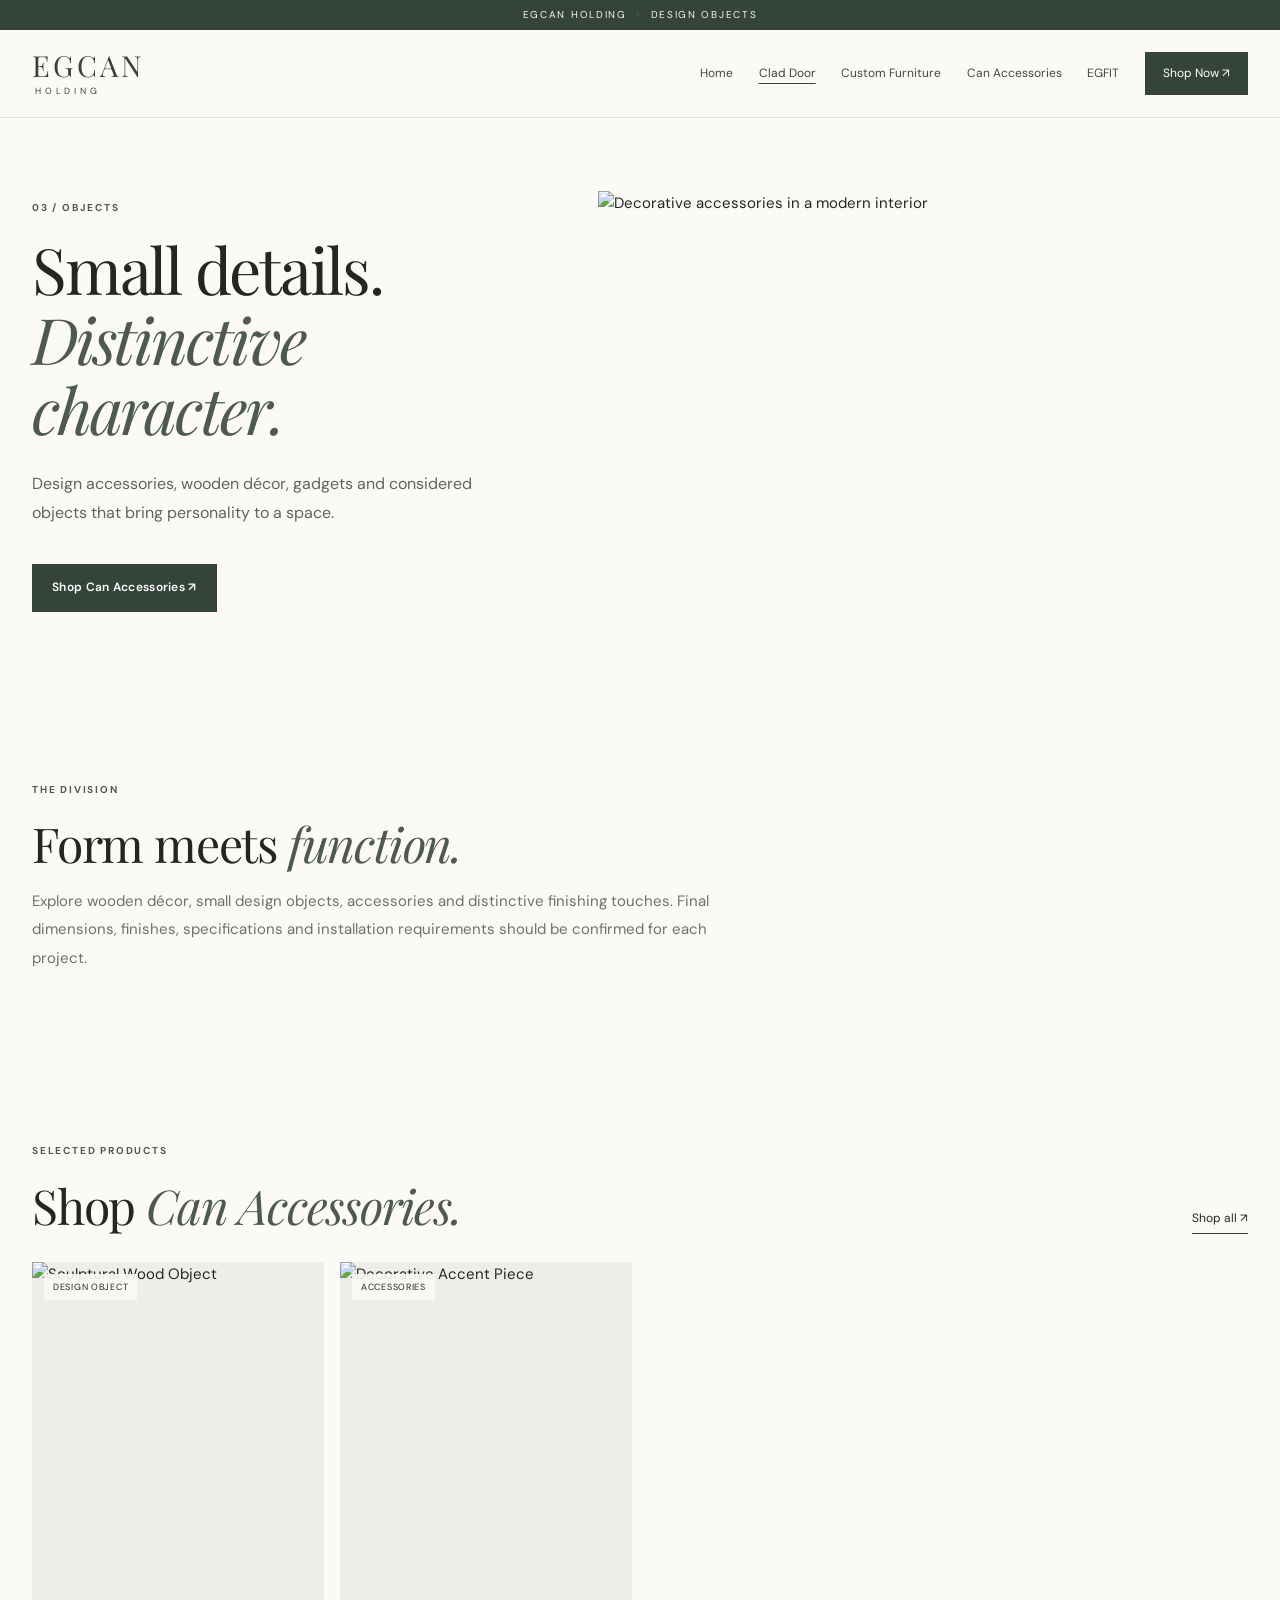
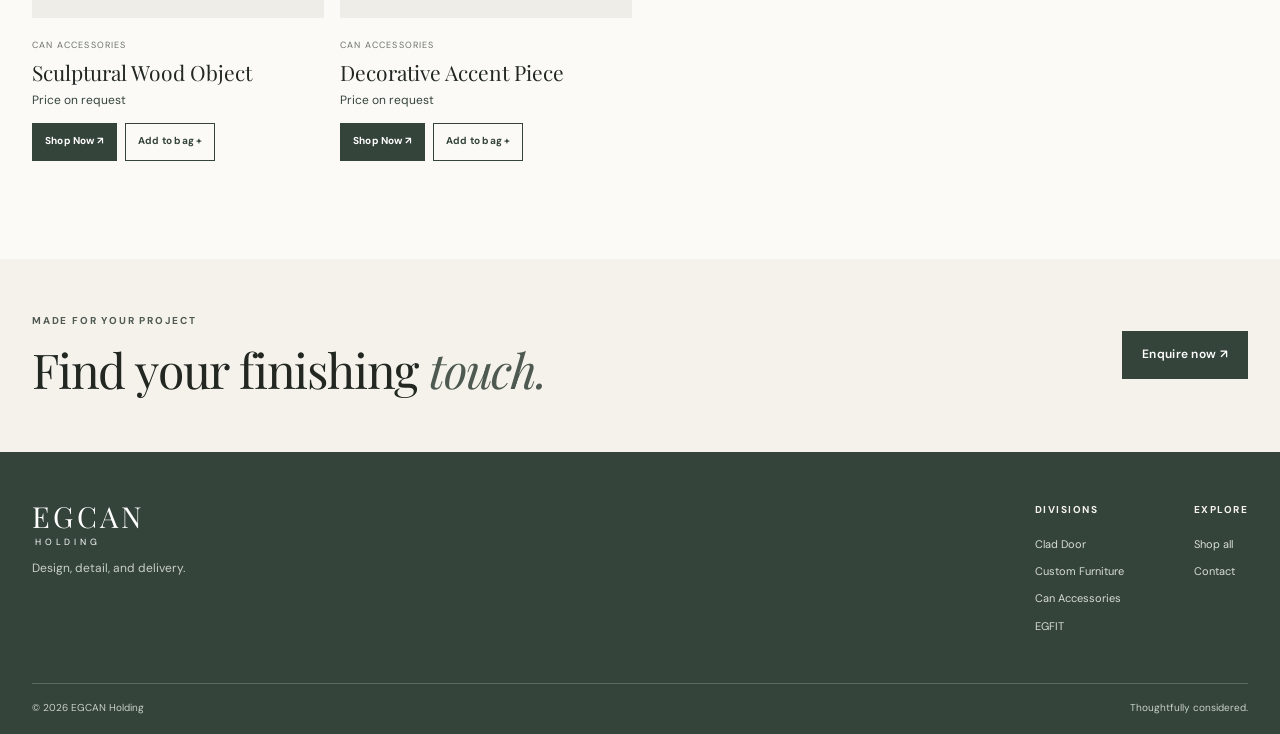
==== commit 8d37806a: "Add files via upload" ====
--- a/can-accessories.html
+++ b/can-accessories.html
@@ -1 +1 @@
-<!doctype html><html lang="en"><head><meta charset="utf-8"><meta name="viewport" content="width=device-width,initial-scale=1"><meta name="theme-color" content="#6d7770"><meta name="description" content="Wood décor, functional gadgets and distinctive accessories."><title>Can Accessories | EGCAN Holding</title><link rel="preconnect" href="https://images.unsplash.com"><link rel="preconnect" href="https://fonts.googleapis.com"><link rel="preconnect" href="https://fonts.gstatic.com" crossorigin><link href="https://fonts.googleapis.com/css2?family=Cormorant+Garamond:wght@400;500;600&family=Manrope:wght@400;500;600;700&display=swap" rel="stylesheet"><link rel="stylesheet" href="styles.css?v=6"></head><body class="division-page can-accessories-page"><div class="announcement"><span>EGCAN / EGYPT</span><span>Objects · Wood décor · Everyday design</span></div><header class="site-header"><a class="brand" href="index.html" aria-label="EGCAN Holding home"><img src="egcan-logo-middle.png" alt="EGCAN Holding logo"></a><button class="menu-toggle" aria-label="Toggle navigation" aria-expanded="false"><span></span><span></span></button><nav class="main-nav"><a href="index.html#divisions">All services</a><a href="custom-furniture.html">Custom furniture</a><a href="index.html#approach">Our approach</a><a href="#contact" class="nav-contact">Enquire <span>↗</span></a><a href="shop.html">Shop</a></nav></header><main><section class="division-hero"><div class="division-hero-copy"><a class="back-link" href="index.html#divisions">← EGCAN Holding / All services</a><p class="eyebrow"><span class="eyebrow-line"></span>DIVISION 03 / OBJECTS & ACCESSORIES</p><h1>The finishing<br><em>touch.</em></h1><p class="division-lead">Wood décor, gadgets and distinctive objects chosen to add texture, usefulness and personality to a space.</p><div class="hero-actions"><a class="button button-dark" href="#contact">Start an enquiry <span>↗</span></a><a class="text-link" href="#offerings">Explore the collection <span>↓</span></a></div><div class="division-signature"><span>AN EGCAN DIVISION</span><span>EG / 03</span></div></div><div class="division-hero-visual"><img src="https://images.unsplash.com/photo-1603006905003-be475563bc59?auto=format&fit=crop&w=1400&q=85" alt="Can Accessories design inspiration"><span class="division-visual-label">CAN ACCESSORIES / EGCAN</span><span class="division-visual-number">03</span></div></section><section class="division-intro-band"><p class="eyebrow">OUR POINT OF VIEW</p><h2>Small objects can make a space feel personal. This division brings together decorative and functional pieces with an eye for material and form.</h2><p>Explore a focused service, then tell us about your space, project or idea. We’ll help define the right next step.</p></section><section class="subservices section-pad" id="offerings"><div class="section-heading"><div><p class="eyebrow">WHAT WE DO</p><h2>Considered in every<br><em>detail.</em></h2></div><p>Every brief is different. We work from the requirements of the space, materials and intended use.</p></div><div class="subservice-grid"><article class="subservice-card"><div class="subservice-image"><img src="https://images.unsplash.com/photo-1603006905003-be475563bc59?auto=format&fit=crop&w=900&q=85" alt="Wood objects" loading="lazy"></div><div class="subservice-copy"><h3>Wood décor</h3><p>Decorative wooden pieces and accents that add warmth and texture.</p></div></article><article class="subservice-card"><div class="subservice-image"><img src="https://images.unsplash.com/photo-1600210492486-724fe5c67fb0?auto=format&fit=crop&w=900&q=85" alt="Design objects" loading="lazy"></div><div class="subservice-copy"><h3>Design gadgets</h3><p>Useful objects selected for function, simplicity and thoughtful design.</p></div></article><article class="subservice-card"><div class="subservice-image"><img src="https://images.unsplash.com/photo-1600607687920-4e2a09cf159d?auto=format&fit=crop&w=900&q=85" alt="Decorative accessories" loading="lazy"></div><div class="subservice-copy"><h3>Finishing objects</h3><p>Accents that bring together materials, color and the feeling of a room.</p></div></article></div></section><section class="division-cta" id="contact"><div><p class="eyebrow">LET’S DISCUSS YOUR PROJECT</p><h2>Have something<br><em>in mind?</em></h2><p>Send us a few details and our team can follow up about can accessories.</p></div><form class="inquiry-form" id="inquiryForm"><div class="form-row"><label for="name">Your name</label><input id="name" name="name" autocomplete="name" required placeholder="Name"></div><div class="form-row"><label for="email">Email address</label><input id="email" name="email" type="email" autocomplete="email" required placeholder="you@example.com"></div><div class="form-row"><label for="service">I’m interested in</label><select id="service" name="service" required><option value="Can Accessories" selected>Can Accessories</option><option>Multiple services / Project enquiry</option></select></div><div class="form-row"><label for="message">Project details</label><textarea id="message" name="message" rows="4" placeholder="Space, scope, materials, dimensions or timing…"></textarea></div><button class="button button-dark form-submit" type="submit">Prepare enquiry <span>↗</span></button><p class="form-note">Static demo form: it opens an email draft. Connect a form service to receive submissions online.</p><p class="form-status" id="formStatus" aria-live="polite"></p></form></section></main><section class="shop-cta-row division-shop-cta"><p>Explore the sample collection and add your ideas to a bag.</p><a class="button button-dark" href="shop.html">Visit the EGCAN shop <span>↗</span></a></section><footer class="site-footer"><a class="footer-brand" href="index.html"><img src="egcan-logo-middle.png" alt="EGCAN Holding logo"></a><p>Thoughtfully made. Intentionally chosen.</p><div class="footer-links"><a href="index.html#divisions">All services</a><a href="clad-door.html">Clad Door</a><a href="custom-furniture.html">Custom Furniture</a><a href="can-accessories.html">Can Accessories</a></div><div class="footer-social"><a href="https://www.instagram.com/" aria-label="Instagram">IG</a><a href="https://www.facebook.com/" aria-label="Facebook">f</a><a href="https://www.linkedin.com/" aria-label="LinkedIn">in</a></div><span class="copyright">© <span id="year"></span> EGCAN · Egypt</span></footer><script src="script.js"></script></body></html>+<!doctype html><html lang="en"><head><meta charset="utf-8"><meta name="viewport" content="width=device-width, initial-scale=1, viewport-fit=cover"><meta name="theme-color" content="#35443b"><title>Can Accessories | EGCAN Holding</title><link rel="preconnect" href="https://fonts.googleapis.com"><link href="https://fonts.googleapis.com/css2?family=DM+Sans:wght@400;500;600;700&family=Playfair+Display:wght@400;500;600&display=swap" rel="stylesheet"><link rel="stylesheet" href="styles.css"><script src="script.js" defer></script></head><body><div class="announcement">EGCAN HOLDING <span>·</span> Design objects</div><header class="site-header"><a class="brand" href="index.html"><span class="brand-mark">EGCAN</span><span class="brand-sub">HOLDING</span></a><button class="menu-toggle" aria-expanded="false" aria-controls="primary-nav" aria-label="Open navigation"><span></span><span></span><span></span></button><nav class="nav" id="primary-nav"><a href="index.html">Home</a><a href="clad-door.html" aria-current="page">Clad Door</a><a href="custom-furniture.html">Custom Furniture</a><a href="can-accessories.html">Can Accessories</a><a href="egfit.html">EGFIT</a><a class="nav-shop" href="shop.html">Shop Now ↗</a></nav></header><main><section class="division-hero"><div class="division-hero-copy"><p class="eyebrow">03 / Objects</p><h1>Small details.<br><em>Distinctive character.</em></h1><p class="lead">Design accessories, wooden décor, gadgets and considered objects that bring personality to a space.</p><a class="button button-dark" href="shop.html?category=Can%20Accessories">Shop Can Accessories ↗</a></div><img src="https://images.unsplash.com/photo-1618221195710-dd6b41faaea6?auto=format&fit=crop&w=1500&q=85" alt="Decorative accessories in a modern interior"></section><section class="section"><p class="eyebrow">The division</p><h2>Form meets <em>function.</em></h2><p class="body-copy">Explore wooden décor, small design objects, accessories and distinctive finishing touches. Final dimensions, finishes, specifications and installation requirements should be confirmed for each project.</p></section><section class="section shop-preview-head"><div><p class="eyebrow">Selected products</p><h2>Shop <em>Can Accessories.</em></h2></div><a class="text-link" href="shop.html?category=Can%20Accessories">Shop all ↗</a></section><section class="product-grid" data-product-grid data-category="Can Accessories"></section><section class="cta-strip"><div><p class="eyebrow">Made for your project</p><h2>Find your finishing <em>touch.</em></h2></div><a class="button button-dark" href="mailto:hello@egcan.example?subject=Can%20Accessories%20enquiry">Enquire now ↗</a></section></main><footer class="site-footer"><div class="footer-brand"><a class="brand brand-footer" href="index.html"><span class="brand-mark">EGCAN</span><span class="brand-sub">HOLDING</span></a><p>Design, detail, and delivery.</p></div><div class="footer-links"><div><b>Divisions</b><a href="clad-door.html">Clad Door</a><a href="custom-furniture.html">Custom Furniture</a><a href="can-accessories.html">Can Accessories</a><a href="egfit.html">EGFIT</a></div><div><b>Explore</b><a href="shop.html">Shop all</a><a href="mailto:hello@egcan.example">Contact</a></div></div><div class="footer-bottom"><span>© <span data-year></span> EGCAN Holding</span><span>Thoughtfully considered.</span></div></footer><div class="cart-backdrop" data-cart-backdrop></div><aside class="cart-drawer" data-cart-drawer aria-hidden="true"><div class="cart-head"><div><p class="eyebrow">Your selections</p><h2>Your bag <span data-cart-count>0</span></h2></div><button class="icon-button" data-cart-close aria-label="Close bag">×</button></div><div class="cart-items" data-cart-items></div><div class="cart-footer"><p class="cart-note">Pricing and availability are confirmed by our team.</p><a class="button button-dark button-full" data-checkout href="mailto:hello@egcan.example">Send enquiry ↗</a></div></aside></body></html>
--- a/styles.css
+++ b/styles.css
@@ -1,49 +1,7 @@
-@import url('https://fonts.googleapis.com/css2?family=Cormorant+Garamond:wght@400;500;600&family=Manrope:wght@400;500;600;700&display=swap');
-:root{--ink:#202622;--green:#4e5951;--paper:#f4f2ed;--cream:#e7e1d6;--muted:#737a73;--line:rgba(32,38,34,.18);--white:#fbfaf7;--max:1440px}*{box-sizing:border-box}html{scroll-behavior:smooth;scroll-padding-top:95px}body{margin:0;background:var(--paper);color:var(--ink);font-family:'Manrope',Arial,sans-serif;-webkit-font-smoothing:antialiased}a{color:inherit;text-decoration:none}img{display:block;width:100%;height:100%;object-fit:cover}.announcement{height:34px;background:var(--ink);color:#e9e6de;display:flex;justify-content:space-between;align-items:center;padding:0 5.5%;font-size:9px;letter-spacing:.18em;text-transform:uppercase}.site-header{height:88px;display:flex;align-items:center;justify-content:space-between;padding:0 5.5%;background:rgba(244,242,237,.94);position:sticky;top:0;z-index:20;border-bottom:1px solid var(--line);backdrop-filter:blur(14px)}.brand{display:flex;align-items:center;gap:12px}.brand-mark{width:42px;height:42px;border:1px solid var(--ink);display:flex;align-items:center;justify-content:center;position:relative;font-family:'Cormorant Garamond',Georgia,serif;font-size:23px;letter-spacing:-.13em;padding-right:4px}.brand-mark span:last-child{transform:translateX(-2px)}.brand-name{font-size:17px;font-weight:600;letter-spacing:.24em}.brand-name small{display:block;font-size:8px;font-weight:400;letter-spacing:.25em;margin-top:5px}.main-nav{display:flex;align-items:center;gap:34px;font-size:11px}.main-nav>a:not(.nav-contact){color:#4e554f;transition:color .2s}.main-nav>a:hover,.main-nav>a.active{color:#9b7955}.nav-contact{padding:13px 16px;border:1px solid var(--ink);transition:background .25s,color .25s}.nav-contact span{padding-left:13px}.nav-contact:hover{background:var(--ink);color:var(--white)}.menu-toggle{display:none}.hero{max-width:var(--max);margin:auto;min-height:660px;display:grid;grid-template-columns:.88fr 1.12fr;position:relative;padding:65px 5.5% 76px;gap:6%;overflow:hidden}.hero-copy{align-self:center;position:relative;z-index:2;padding:0 0 15px}.eyebrow{font-size:9px;letter-spacing:.2em;text-transform:uppercase;font-weight:600;margin:0 0 26px;display:flex;align-items:center;gap:10px}.eyebrow-line{height:1px;width:29px;background:currentColor;display:inline-block}.hero h1{font-size:clamp(52px,6.1vw,88px);font-weight:500;line-height:.98;letter-spacing:-.065em;margin:0 0 26px}.hero h1 em,.section-heading h2 em,.manifesto h2 em,.contact-content h2 em{font-family:'Cormorant Garamond',Georgia,serif;font-weight:500;letter-spacing:-.06em}.hero-intro{font-size:13px;line-height:1.9;color:#626a63;max-width:370px}.hero-actions{display:flex;align-items:center;gap:24px;margin-top:32px;flex-wrap:wrap}.button{display:inline-flex;align-items:center;justify-content:space-between;gap:28px;padding:16px 19px;font-size:10px;letter-spacing:.02em;transition:transform .2s,background .2s}.button:hover{transform:translateY(-3px)}.button span{font-size:16px}.button-dark{background:var(--ink);color:var(--white)}.button-dark:hover{background:#48554b}.text-link,.under-link{font-size:10px;border-bottom:1px solid var(--ink);padding-bottom:6px}.text-link span,.under-link span{padding-left:8px}.hero-index{display:flex;gap:25px;margin-top:65px;font-size:8px;letter-spacing:.14em;text-transform:uppercase;color:#7b8079}.hero-visual{position:relative;min-width:0;align-self:center;perspective:1200px}.hero-image-wrap{height:490px;position:relative;overflow:hidden;transform-style:preserve-3d;transition:transform .18s ease-out;box-shadow:0 26px 65px rgba(36,42,37,.16);background:#c9c3b6}.hero-image{transition:transform .8s cubic-bezier(.2,.7,.2,1);filter:saturate(.72)}.hero-image-wrap:hover .hero-image{transform:scale(1.045)}.image-overlay{position:absolute;inset:0;background:linear-gradient(180deg,transparent 52%,rgba(20,25,21,.5))}.image-label{position:absolute;bottom:22px;left:24px;right:24px;color:#fff;display:flex;justify-content:space-between;gap:12px;font-size:8px;letter-spacing:.14em;text-transform:uppercase}.floating-note{position:absolute;top:38px;left:-28px;background:var(--cream);padding:16px 20px;display:flex;align-items:center;gap:14px;box-shadow:0 10px 25px #252d2917;font-size:10px;line-height:1.5}.note-symbol{font-size:25px}.hero-orbit{position:absolute;border:1px solid rgba(78,89,81,.22);border-radius:50%;pointer-events:none}.orbit-one{width:125px;height:125px;right:-40px;top:-28px}.orbit-two{width:58px;height:58px;right:-7px;top:6px}.hero-side-note{position:absolute;right:-35px;bottom:55px;writing-mode:vertical-rl;font-size:8px;letter-spacing:.22em;color:#777d75}.hero-bottom-rule{position:absolute;bottom:0;left:5.5%;right:5.5%;border-bottom:1px solid var(--line)}.intro-strip{padding:75px 10%;display:grid;grid-template-columns:.55fr 1.2fr 1fr auto;gap:35px;align-items:start;border-bottom:1px solid var(--line)}.intro-strip .eyebrow{margin-top:9px}.intro-statement{font-size:clamp(27px,3.4vw,43px);line-height:1.18;letter-spacing:-.045em;margin:0}.intro-statement span{font-family:'Cormorant Garamond',Georgia,serif;font-style:italic;color:#737d72}.intro-description{font-size:12px;line-height:1.9;color:#687069;max-width:300px;margin:4px 0 0}.strip-number{font-size:9px;letter-spacing:.16em;color:#8b8f87;writing-mode:vertical-rl}.section-pad{padding:110px 7%}.section-heading{display:flex;align-items:end;justify-content:space-between;gap:35px;margin-bottom:46px}.section-heading .eyebrow{margin-bottom:18px}.section-heading h2{font-size:clamp(39px,5vw,64px);line-height:1.04;letter-spacing:-.06em;font-weight:500;margin:0}.section-heading>p{max-width:290px;font-size:12px;line-height:1.8;color:#6b726b;margin:0 0 5px}.division-grid{display:grid;grid-template-columns:repeat(3,minmax(0,1fr));gap:19px;align-items:start}.division-card{background:#ebe8e1;min-width:0;transform-style:preserve-3d;transition:box-shadow .3s,transform .2s}.division-card:hover{box-shadow:0 20px 40px rgba(32,38,34,.1)}.division-image{height:300px;position:relative;overflow:hidden;background:#d2cec5}.division-image img{transition:transform .7s;filter:saturate(.72)}.division-card:hover .division-image img{transform:scale(1.05)}.card-index{position:absolute;top:17px;left:17px;background:rgba(244,242,237,.92);padding:8px 10px;font-size:8px;letter-spacing:.14em}.card-arrow{position:absolute;right:17px;bottom:17px;background:var(--paper);width:36px;height:36px;display:grid;place-items:center;font-size:16px}.division-body{padding:25px 23px 29px}.division-title-row{display:flex;justify-content:space-between;align-items:center;gap:10px}.division-title-row h3{font-size:25px;font-weight:500;letter-spacing:-.04em;margin:0}.division-symbol{font-size:20px;color:#778176}.division-ar{font-family:Arial,sans-serif;font-size:12px;color:#757c73;margin:9px 0 13px}.division-body>p:not(.division-ar){font-size:11px;line-height:1.85;color:#697068;min-height:60px}.division-body .under-link{display:inline-block;margin-top:13px}.manifesto{background:var(--green);color:#f5f2ec;display:grid;grid-template-columns:1fr 1fr;min-height:610px}.manifesto-image{position:relative;min-height:500px;overflow:hidden}.manifesto-image img{filter:saturate(.6);opacity:.85}.manifesto-image-caption{position:absolute;bottom:25px;left:7%;font-size:8px;letter-spacing:.18em}.manifesto-copy{padding:90px clamp(45px,8vw,125px);align-self:center;position:relative}.manifesto-copy .eyebrow{color:#d7d6ca}.manifesto h2{font-size:clamp(43px,5vw,67px);line-height:1.03;letter-spacing:-.06em;font-weight:500;margin:0 0 26px}.manifesto-copy>p:not(.eyebrow){font-size:12px;line-height:1.9;color:#d3d6ce;max-width:390px;margin-bottom:30px}.button-light{background:#f3f0e8;color:var(--ink)}.button-light:hover{background:#d8d1c5}.manifesto-number{position:absolute;bottom:22px;right:7%;font-size:8px;letter-spacing:.15em;color:#c4c9c0}.capabilities{padding-top:100px;padding-bottom:100px}.capability-list{border-top:1px solid var(--line)}.capability-item{display:grid;grid-template-columns:70px 1.3fr 1fr 30px;align-items:center;gap:20px;padding:25px 0;border-bottom:1px solid var(--line);transition:padding .25s,color .25s}.capability-item:hover{padding-left:12px;color:#718071}.cap-number,.cap-desc{font-size:9px;letter-spacing:.12em;color:#858a82}.cap-title{font-size:clamp(17px,2vw,24px);letter-spacing:-.03em}.cap-plus{font-size:20px;justify-self:end}.division-details{display:grid;grid-template-columns:repeat(3,1fr);background:#e8e5de;border-top:1px solid var(--line);border-bottom:1px solid var(--line)}.detail-panel{padding:42px 8%;border-right:1px solid var(--line);scroll-margin-top:100px}.detail-panel:last-child{border-right:0}.detail-label{font-size:8px;letter-spacing:.18em;color:#7d837b}.detail-panel h2{font-size:29px;font-weight:500;letter-spacing:-.05em;margin:18px 0}.detail-panel h2 span{color:#9c7953}.detail-panel p{font-size:11px;line-height:1.9;color:#687068;min-height:82px}.contact-section{position:relative;overflow:hidden;padding:37px 7% 90px;background:var(--cream);min-height:440px}.contact-top{display:flex;justify-content:space-between;border-bottom:1px solid rgba(32,38,34,.2);padding-bottom:20px}.contact-top .eyebrow{margin:0}.contact-top>span{font-size:9px;letter-spacing:.15em}.contact-content{position:relative;z-index:1;max-width:700px;margin:57px auto 0;text-align:center}.contact-content h2{font-size:clamp(45px,7vw,83px);line-height:.98;font-weight:500;letter-spacing:-.065em;margin:0 0 24px}.contact-content p{font-size:12px;color:#6a7169;line-height:1.8;max-width:400px;margin:0 auto 25px}.contact-decoration{position:absolute;right:2%;bottom:-80px;font-size:clamp(120px,22vw,300px);font-weight:700;letter-spacing:-.12em;line-height:.72;color:rgba(78,89,81,.07);pointer-events:none}.site-footer{padding:30px 5.5%;display:grid;grid-template-columns:1fr 1fr 1fr auto;gap:20px;align-items:center;background:var(--ink);color:#eeeae2}.footer-brand{font-size:17px;letter-spacing:.23em}.footer-brand span{display:block;font-size:7px;letter-spacing:.24em;margin-top:5px}.site-footer p{font-size:9px;color:#b8beb6}.footer-links{display:flex;gap:18px;font-size:9px;color:#c4c9c1}.copyright{font-size:8px;color:#aab1a9;white-space:nowrap}
-@media(max-width:900px){.main-nav{gap:17px}.hero{padding-top:55px;grid-template-columns:.9fr 1.1fr;gap:4%}.hero-image-wrap{height:410px}.hero h1{font-size:clamp(48px,7vw,70px)}.intro-strip{padding:55px 7%;grid-template-columns:.5fr 1.2fr 1fr;gap:22px}.strip-number{display:none}.section-pad{padding:80px 5%}.division-image{height:230px}.division-body{padding:20px 17px}.division-title-row h3{font-size:21px}.manifesto-copy{padding:70px 8%}.site-footer{grid-template-columns:1fr 1fr}.copyright{justify-self:end}}
-@media(max-width:650px){.announcement{padding:0 5%;font-size:7px}.announcement span:last-child{display:none}.site-header{height:72px;padding:0 5%}.brand-mark{width:36px;height:36px}.brand-name{font-size:15px}.menu-toggle{display:flex;width:40px;height:40px;border:1px solid var(--line);background:transparent;align-items:center;justify-content:center;flex-direction:column;gap:5px}.menu-toggle span{width:16px;height:1px;background:var(--ink)}.main-nav{display:none;position:absolute;left:0;right:0;top:71px;background:var(--paper);padding:25px 5% 30px;flex-direction:column;align-items:stretch;gap:0;border-bottom:1px solid var(--line)}.main-nav.open{display:flex}.main-nav>a{padding:15px 0;border-bottom:1px solid var(--line)}.main-nav .nav-contact{margin-top:14px;padding:14px}.hero{display:flex;flex-direction:column;padding:50px 5% 45px;gap:35px}.hero-copy{width:100%}.hero h1{font-size:clamp(56px,15vw,78px)}.hero-intro{font-size:12px}.hero-index{margin-top:37px;flex-wrap:wrap;gap:12px}.hero-visual{width:calc(100% - 15px);margin-left:10px}.hero-image-wrap{height:390px}.floating-note{left:-10px;top:24px}.hero-side-note{right:-19px}.hero-bottom-rule{left:5%;right:5%}.intro-strip{padding:45px 6%;display:grid;grid-template-columns:1fr;gap:15px}.intro-strip .eyebrow{margin:0}.intro-statement{font-size:34px}.intro-description{max-width:480px}.section-pad{padding:65px 5%}.section-heading{display:block;margin-bottom:30px}.section-heading h2{font-size:46px}.section-heading>p{margin-top:20px}.division-grid{grid-template-columns:1fr;gap:18px}.division-image{height:300px}.division-body{padding:23px}.division-body>p:not(.division-ar){min-height:0}.manifesto{grid-template-columns:1fr}.manifesto-image{min-height:320px;height:320px}.manifesto-copy{padding:55px 7% 75px}.manifesto h2{font-size:54px}.manifesto-number{bottom:25px}.capabilities{padding-top:65px;padding-bottom:65px}.capability-item{grid-template-columns:35px 1fr 25px;gap:12px;padding:22px 0}.cap-title{font-size:17px}.cap-desc{display:none}.division-details{grid-template-columns:1fr}.detail-panel{padding:30px 7%;border-right:0;border-bottom:1px solid var(--line)}.detail-panel:last-child{border-bottom:0}.detail-panel p{min-height:0}.contact-section{padding:27px 5% 65px;min-height:390px}.contact-content{margin-top:55px}.contact-content h2{font-size:56px}.site-footer{grid-template-columns:1fr;gap:16px;padding:30px 5%}.footer-links{flex-wrap:wrap}.copyright{justify-self:start}.site-footer p{margin:0}}
-@media(prefers-reduced-motion:reduce){html{scroll-behavior:auto}*,*::before,*::after{transition:none!important;animation:none!important}}
-
-/* Primary custom furniture feature */
-.custom-furniture{display:grid;grid-template-columns:1.05fr .95fr;gap:7%;align-items:center;background:#e8e5de;padding-top:90px;padding-bottom:90px}.custom-furniture-image{height:470px;position:relative;overflow:hidden;background:#d2cec5}.custom-furniture-image img{filter:saturate(.72);transition:transform .7s}.custom-furniture-image:hover img{transform:scale(1.04)}.custom-image-tag{position:absolute;left:18px;bottom:18px;background:rgba(244,242,237,.94);padding:10px 12px;font-size:8px;letter-spacing:.16em}.custom-furniture-copy .eyebrow{margin-bottom:18px}.custom-furniture-copy h2{font-size:clamp(40px,5vw,64px);line-height:1.03;letter-spacing:-.06em;font-weight:500;margin:0 0 22px}.custom-furniture-copy h2 em{font-family:'Cormorant Garamond',Georgia,serif;font-weight:500;letter-spacing:-.06em}.custom-furniture-copy>p:not(.eyebrow){font-size:12px;line-height:1.95;color:#687068;max-width:460px}.custom-tags{display:flex;flex-wrap:wrap;gap:8px;margin:25px 0 28px}.custom-tags span{border:1px solid rgba(32,38,34,.22);padding:9px 11px;font-size:9px;color:#596159}.main-nav a.active{color:#9b7955}
-@media(max-width:900px){.custom-furniture{gap:5%;padding-top:75px;padding-bottom:75px}.custom-furniture-image{height:390px}}
-@media(max-width:650px){.custom-furniture{grid-template-columns:1fr;gap:30px;padding-top:60px;padding-bottom:60px}.custom-furniture-image{height:320px}.custom-furniture-copy h2{font-size:47px}.main-nav{max-height:calc(100vh - 72px);overflow:auto}}
-
-/* EGCAN middle-logo direction: horizontal monogram lockup */
-.brand{display:flex;align-items:center;gap:13px;flex-shrink:0}.brand-monogram{font-family:'Cormorant Garamond',Georgia,serif;font-size:49px;line-height:.8;font-weight:500;letter-spacing:-.12em;padding-right:7px;color:var(--ink)}.brand-divider{width:1px;height:39px;background:rgba(32,38,34,.42);display:block}.brand-name{font-family:'Manrope',Arial,sans-serif;font-size:15px;font-weight:500;letter-spacing:.27em;line-height:1.2}.brand-name small{font-size:9px;font-weight:400;letter-spacing:.32em;margin-top:6px}.footer-brand span{font-family:'Manrope',Arial,sans-serif;font-weight:400;letter-spacing:.3em}
-@media(max-width:650px){.brand{gap:10px}.brand-monogram{font-size:43px}.brand-divider{height:34px}.brand-name{font-size:13px}.brand-name small{font-size:8px}}
-
-/* Refinement pass: selected middle logo, calmer hierarchy, aligned cards and inquiry form */
-:root{--green:#3e4a42;--ink:#252d28;--paper:#f5f3ee;--cream:#e9e5dc;--line:rgba(37,45,40,.16)}
-.site-header{background:var(--green);border-bottom-color:rgba(255,255,255,.14);color:#f5f3ee}
-.brand{display:flex;align-items:center;width:224px;max-width:32vw;flex-shrink:0}.brand img{width:100%;height:auto;object-fit:contain}
-.main-nav>a:not(.nav-contact){color:#e3e4dc}.main-nav>a:hover,.main-nav>a.active{color:#c8b69b}.nav-contact{border-color:rgba(245,243,238,.65);color:#f5f3ee}.nav-contact:hover{background:#f5f3ee;color:var(--ink)}
-.hero{gap:7%;padding-top:56px;padding-bottom:66px}.hero h1{font-size:clamp(48px,5.4vw,76px);letter-spacing:-.055em;line-height:1.02}.hero-intro{max-width:350px;font-size:12px;line-height:1.85}.hero-image-wrap{height:455px}.floating-note{padding:13px 16px}.hero-index{margin-top:45px}
-.section-pad{padding-top:86px;padding-bottom:86px}.section-heading{margin-bottom:34px}.section-heading h2{font-size:clamp(38px,4.2vw,58px);line-height:1.06}.division-grid{gap:20px;align-items:stretch}.division-card{display:flex;flex-direction:column;height:100%;box-shadow:0 5px 18px rgba(32,38,34,.035)}.division-image{height:245px;flex-shrink:0}.division-body{display:flex;flex-direction:column;align-items:flex-start;padding:23px 22px 25px;flex:1}.division-title-row{width:100%;min-height:38px}.division-title-row h3{font-family:'Manrope',Arial,sans-serif;font-size:22px;font-weight:500;letter-spacing:-.045em}.division-body>p:not(.division-ar){font-size:11px;line-height:1.8;min-height:78px;margin:10px 0 0}.division-body .under-link{margin-top:auto;padding-top:20px}.division-ar{margin-top:7px!important;margin-bottom:0!important}.card-index{font-size:8px;letter-spacing:.12em}.division-symbol{flex-shrink:0}.custom-furniture{gap:8%;padding-top:78px;padding-bottom:78px}.custom-furniture-image{height:420px}.custom-furniture-copy h2{font-size:clamp(38px,4.4vw,58px)}.custom-furniture-copy>p:not(.eyebrow){font-size:12px;line-height:1.85}.custom-tags{gap:7px;margin:20px 0 24px}.custom-tags span{font-size:9px;padding:8px 10px}.manifesto{min-height:520px}.manifesto-image{min-height:430px}.manifesto-copy{padding:70px clamp(38px,6vw,90px)}.manifesto h2{font-size:clamp(40px,4.3vw,59px)}.capabilities{padding-top:82px;padding-bottom:82px}.capability-item{padding:21px 0}.division-details{align-items:stretch}.detail-panel{padding:34px 7%;display:flex;flex-direction:column}.detail-panel h2{font-size:26px}.detail-panel p{font-size:11px;line-height:1.8;min-height:90px}.detail-panel .under-link{margin-top:auto;align-self:flex-start}
-.contact-section{padding:32px 7% 70px;min-height:0}.contact-layout{display:grid;grid-template-columns:.9fr 1.1fr;gap:9%;max-width:1120px;margin:55px auto 0;align-items:start}.contact-content{margin:0;text-align:left;max-width:440px}.contact-content h2{font-size:clamp(43px,5.2vw,68px);line-height:1.02;letter-spacing:-.055em}.contact-content>p:not(.eyebrow){margin:0 0 22px;font-size:12px}.contact-note{border-top:1px solid var(--line);padding-top:17px;font-size:10px;line-height:1.7;color:#747a72;max-width:300px}.inquiry-form{background:#f7f5f0;border:1px solid rgba(37,45,40,.12);padding:28px;display:grid;grid-template-columns:1fr 1fr;gap:17px 15px;box-shadow:0 12px 32px rgba(37,45,40,.04)}.form-row{display:flex;flex-direction:column;gap:8px;min-width:0}.form-row:nth-child(3),.form-row:nth-child(4),.form-note,.form-status{grid-column:1/-1}.form-row label{font-size:9px;letter-spacing:.08em;color:#596159}.form-row input,.form-row select,.form-row textarea{width:100%;font:400 11px 'Manrope',Arial,sans-serif;color:var(--ink);background:#fffefa;border:1px solid rgba(37,45,40,.18);border-radius:0;padding:12px 13px;outline:none}.form-row input:focus,.form-row select:focus,.form-row textarea:focus{border-color:#7a897c;box-shadow:0 0 0 2px rgba(122,137,124,.12)}.form-row textarea{resize:vertical;min-height:95px}.form-submit{border:0;cursor:pointer;justify-self:start;min-width:190px}.form-note,.form-status{font-size:9px;line-height:1.6;color:#747a72;margin:0}.form-status{color:#3e6650}.site-footer{grid-template-columns:180px 1fr auto auto;gap:24px;padding:28px 5.5%;align-items:center}.footer-brand{display:block;width:155px}.footer-brand img{width:100%;height:auto;object-fit:contain}.site-footer p{font-size:10px}.footer-links{gap:15px;font-size:10px;flex-wrap:wrap}.footer-social{display:flex;align-items:center;gap:8px}.footer-social a{width:29px;height:29px;border:1px solid rgba(245,243,238,.32);border-radius:50%;display:grid;place-items:center;font:500 10px 'Manrope',sans-serif;color:#f5f3ee;transition:background .2s,color .2s}.footer-social a:hover{background:#f5f3ee;color:var(--ink)}.copyright{grid-column:1/-1;border-top:1px solid rgba(255,255,255,.13);padding-top:15px;white-space:normal}
-@media(max-width:900px){.brand{width:190px}.main-nav{gap:15px}.main-nav a{font-size:10px}.division-image{height:215px}.division-body{padding:19px 16px}.division-title-row h3{font-size:19px}.division-body>p:not(.division-ar){min-height:95px}.contact-layout{gap:5%}.inquiry-form{padding:22px}.site-footer{grid-template-columns:150px 1fr auto}.footer-social{grid-column:3}.footer-links{grid-column:1/3}.copyright{grid-column:1/-1}}
-@media(max-width:650px){.site-header{background:var(--green);height:72px}.brand{width:180px;max-width:65vw}.menu-toggle{border-color:rgba(255,255,255,.35)}.menu-toggle span{background:#f5f3ee}.main-nav{background:var(--green);color:#f5f3ee;border-bottom-color:rgba(255,255,255,.15)}.main-nav>a{border-bottom-color:rgba(255,255,255,.12)}.main-nav .nav-contact{border-color:rgba(255,255,255,.5)}.hero{padding-top:44px}.hero h1{font-size:clamp(52px,13vw,72px)}.section-pad{padding-top:60px;padding-bottom:60px}.division-grid{gap:15px}.division-image{height:255px}.division-body{padding:22px}.division-title-row h3{font-size:23px}.division-body>p:not(.division-ar){min-height:0}.custom-furniture{padding-top:55px;padding-bottom:55px}.custom-furniture-image{height:300px}.manifesto-copy{padding:50px 7% 70px}.capabilities{padding-top:60px;padding-bottom:60px}.contact-section{padding:25px 5% 55px}.contact-layout{grid-template-columns:1fr;gap:30px;margin-top:38px}.contact-content h2{font-size:clamp(45px,12vw,60px)}.inquiry-form{grid-template-columns:1fr;padding:20px;gap:15px}.form-row:nth-child(n){grid-column:1}.form-submit{width:100%}.site-footer{grid-template-columns:1fr 1fr;gap:17px;padding:26px 5%}.footer-brand{width:145px}.site-footer p{grid-column:1/-1;grid-row:2;margin:0}.footer-links{grid-column:1/-1;grid-row:3;gap:13px}.footer-social{grid-column:1/-1;grid-row:4}.copyright{grid-column:1/-1;grid-row:5}.footer-social a{width:32px;height:32px}}
-.footer-social svg{width:14px;height:14px;fill:none;stroke:currentColor;stroke-width:1.6;stroke-linecap:round;stroke-linejoin:round}.footer-social a:nth-child(2) svg,.footer-social a:nth-child(3) svg{fill:currentColor;stroke:none}.footer-social .social-dot{fill:currentColor;stroke:none}
-
-
-/* Header/footer colour continuity: keep the selected white logo on a matching deep green band. */
-:root{--green:#4e5951;--ink:#252d29}
-.announcement{background:var(--green)!important;color:#f5f3ee!important;border-bottom:1px solid rgba(255,255,255,.12)}
-.site-header{background:var(--green)!important;color:#f5f3ee!important;border-bottom:1px solid rgba(255,255,255,.14)!important;backdrop-filter:none}
-.site-header .brand img{display:block;width:190px;height:auto;max-height:64px;object-fit:contain}
-.site-header .main-nav>a:not(.nav-contact){color:#e3e4dc!important}
-.site-header .main-nav>a:hover,.site-header .main-nav>a.active{color:#d6c3a7!important}
-.site-header .nav-contact{border-color:rgba(245,243,238,.65)!important;color:#f5f3ee!important}
-.site-header .nav-contact:hover{background:#f5f3ee!important;color:var(--ink)!important}
-.site-header .menu-toggle{border-color:rgba(255,255,255,.35)!important}
-.site-header .menu-toggle span{background:#f5f3ee!important}
-@media(max-width:650px){.site-header .main-nav{background:var(--green)!important;color:#f5f3ee!important}.site-header .main-nav>a{border-bottom-color:rgba(255,255,255,.12)!important}}
-
-/* Multi-page division landing pages */
-.division-page{--division-accent:var(--green);--division-paper:var(--paper)}.custom-furniture-page{--division-accent:#7b6956;--division-paper:#f4f0e9}.can-accessories-page{--division-accent:#6d7770;--division-paper:#f2f3ef}.division-page main{background:var(--division-paper)}.division-hero{display:grid;grid-template-columns:.92fr 1.08fr;gap:7%;padding:68px 7% 74px;max-width:1440px;margin:0 auto;min-height:600px;align-items:center}.back-link{display:inline-block;font-size:10px;color:#777d75;margin-bottom:44px}.division-hero .eyebrow{color:var(--division-accent);margin-bottom:22px}.division-hero h1{font-size:clamp(48px,6vw,82px);font-weight:500;line-height:.98;letter-spacing:-.065em;margin:0 0 24px}.division-hero h1 em,.division-intro-band h2 em,.subservices h2 em,.division-cta h2 em{font-family:'Cormorant Garamond',Georgia,serif;font-weight:500;letter-spacing:-.04em}.division-hero h1 em{color:var(--division-accent)}.division-lead{font-size:13px;line-height:1.9;color:#687068;max-width:430px}.division-signature{display:flex;justify-content:space-between;max-width:390px;border-top:1px solid var(--line);padding-top:16px;margin-top:46px;font-size:8px;letter-spacing:.15em;color:#858a82}.division-hero-visual{height:480px;position:relative;overflow:hidden;background:#d5d0c6}.division-hero-visual img{filter:saturate(.72);transition:transform .7s}.division-hero-visual:hover img{transform:scale(1.035)}.division-visual-label{position:absolute;bottom:20px;left:22px;color:white;font-size:8px;letter-spacing:.16em}.division-visual-number{position:absolute;right:20px;top:20px;color:white;font-family:'Cormorant Garamond',serif;font-size:32px}.division-intro-band{background:var(--division-accent);color:#f7f4ee;padding:65px 10%;display:grid;grid-template-columns:.7fr 1.5fr 1fr;gap:30px;align-items:start}.division-intro-band .eyebrow{margin:8px 0;color:#e1ded5}.division-intro-band h2{font-size:clamp(26px,3vw,39px);font-weight:400;line-height:1.2;letter-spacing:-.035em;margin:0}.division-intro-band>p:last-child{font-size:11px;line-height:1.9;color:#e0e1d9;margin:4px 0}.subservices{padding-top:90px;padding-bottom:95px}.subservice-grid{display:grid;grid-template-columns:repeat(3,minmax(0,1fr));gap:20px}.subservice-card{background:#ebe8e1;min-width:0}.subservice-image{height:260px;overflow:hidden;background:#d7d1c7}.subservice-image img{filter:saturate(.72);transition:transform .7s}.subservice-card:hover img{transform:scale(1.04)}.subservice-copy{padding:23px 22px 27px}.subservice-copy h3{font-size:22px;font-weight:500;letter-spacing:-.035em;margin:0 0 10px}.subservice-copy p{font-size:11px;line-height:1.85;color:#687068;margin:0;min-height:62px}.division-cta{background:#e9e5dc;padding:78px 7%;display:grid;grid-template-columns:.9fr 1.1fr;gap:8%;align-items:start}.division-cta>div{max-width:440px}.division-cta .eyebrow{color:var(--division-accent);margin-bottom:20px}.division-cta h2{font-size:clamp(42px,5vw,64px);line-height:1.02;letter-spacing:-.055em;font-weight:500;margin:0 0 18px}.division-cta>div>p:not(.eyebrow){font-size:12px;line-height:1.85;color:#687068}.division-page .inquiry-form{background:#f7f5f0}.division-page .button-dark{background:var(--division-accent)}.division-page .button-dark:hover{filter:brightness(1.12)}.division-page .site-footer{background:#3e4a42}@media(max-width:850px){.division-hero{grid-template-columns:1fr;gap:34px;padding:48px 6% 60px}.division-hero-copy{max-width:650px}.division-hero-visual{height:420px}.division-intro-band{grid-template-columns:1fr 1.5fr;padding:48px 7%}.division-intro-band>p:last-child{grid-column:2}.subservices{padding:65px 6%}.subservice-grid{gap:14px}.subservice-image{height:205px}.subservice-copy{padding:18px}.division-cta{padding:60px 6%;gap:5%}}@media(max-width:620px){.division-hero{padding:34px 5% 48px}.back-link{margin-bottom:32px}.division-hero h1{font-size:clamp(47px,13vw,68px)}.division-hero-visual{height:330px}.division-intro-band{grid-template-columns:1fr;gap:16px;padding:40px 6%}.division-intro-band>p:last-child{grid-column:auto}.subservices{padding:55px 5%}.subservices .section-heading{display:block}.subservices .section-heading>p{margin-top:18px}.subservice-grid{grid-template-columns:1fr;gap:16px}.subservice-image{height:250px}.subservice-copy p{min-height:0}.division-cta{grid-template-columns:1fr;gap:28px;padding:50px 5%}.division-cta h2{font-size:48px}}
-
-/* EGCAN shop expansion — premium editorial typography and e-commerce prototype */
-:root{--eg-green:#35443b;--eg-green-deep:#26352d;--eg-paper:#f7f5f0;--eg-ink:#262923;--eg-muted:#777a70;--eg-line:#deded5;--eg-serif:"Playfair Display","Cormorant Garamond",Georgia,serif;--eg-sans:"Manrope","DM Sans",Arial,sans-serif}
-body{font-family:var(--eg-sans);letter-spacing:-.012em}h1,h2,h3,.intro-statement,.division-title-row h3{font-family:var(--eg-serif);font-weight:500;letter-spacing:-.035em}h1 em,h2 em{font-weight:400}p,.main-nav,a,button,input,textarea,select{font-family:var(--eg-sans)}.main-nav a,.button,.eyebrow,.card-index,.detail-label{letter-spacing:.06em}
-.shop-cta-row{display:flex;align-items:center;justify-content:space-between;gap:24px;padding:28px 0;border-top:1px solid var(--eg-line);margin-top:38px}.shop-cta-row p{margin:0;color:var(--eg-muted)}.shop-page{background:var(--eg-paper)}.shop-hero{display:grid;grid-template-columns:.9fr 1.1fr;gap:7vw;align-items:center;padding:76px max(6vw,24px) 70px;background:#f1efe8}.shop-hero h1{font-size:clamp(3.5rem,7vw,7.2rem);line-height:.98;margin:20px 0 24px}.shop-hero h1 em{color:var(--eg-green)}.shop-hero p:not(.eyebrow){max-width:470px;line-height:1.85;color:#676b62}.shop-hero-image{height:450px;overflow:hidden}.shop-hero-image img{width:100%;height:100%;object-fit:cover;display:block}.shop-controls{padding-top:60px;padding-bottom:24px;display:flex;align-items:end;justify-content:space-between;gap:30px}.shop-controls h2{font-size:clamp(2.6rem,4vw,4.5rem);margin:12px 0 0}.shop-filters{display:flex;gap:9px;flex-wrap:wrap;justify-content:flex-end}.filter-chip{border:1px solid #c9ccc2;border-radius:100px;background:transparent;padding:11px 17px;color:var(--eg-green);font-size:.78rem;cursor:pointer;transition:.2s}.filter-chip:hover,.filter-chip.active{background:var(--eg-green);border-color:var(--eg-green);color:#fff}.product-grid{display:grid;grid-template-columns:repeat(3,minmax(0,1fr));gap:34px 22px;padding-top:22px;padding-bottom:80px}.product-card{background:#fff;min-width:0;display:flex;flex-direction:column;transition:transform .25s,box-shadow .25s}.product-card:hover{transform:translateY(-4px);box-shadow:0 18px 40px #26352d0d}.product-photo{height:300px;position:relative;overflow:hidden;background:#e6e4dc}.product-photo img{width:100%;height:100%;object-fit:cover;display:block;transition:transform .6s}.product-card:hover .product-photo img{transform:scale(1.035)}.product-tag{position:absolute;left:15px;top:15px;background:#fffdf7e8;padding:8px 10px;font-size:.62rem;letter-spacing:.1em;color:var(--eg-green)}.product-info{padding:20px 20px 18px;display:flex;flex-direction:column;justify-content:space-between;gap:26px;flex:1}.product-info h3{font-size:1.55rem;margin:0 0 8px}.product-info p{font-size:.85rem;color:var(--eg-muted);line-height:1.7;margin:0}.product-bottom{border-top:1px solid #e9e8e1;padding-top:15px;display:flex;align-items:center;justify-content:space-between;gap:12px}.price-label{font-size:.75rem;color:var(--eg-green);font-weight:700}.add-to-cart{border:0;background:transparent;color:var(--eg-green);font-size:.76rem;font-weight:700;cursor:pointer;padding:9px 0 9px 8px;white-space:nowrap}.add-to-cart span{font-size:1.2rem;margin-left:7px}.add-to-cart:hover{color:#8c7558}.shop-note{background:#eae9e1;display:grid;grid-template-columns:1fr 1fr;gap:8vw;align-items:center;padding-top:65px;padding-bottom:65px}.shop-note h2{font-size:clamp(2.4rem,4vw,4rem);line-height:1.08;margin:12px 0 0}.shop-note>p{color:#656a60;line-height:1.9;max-width:580px}.cart-trigger{background:transparent;border:1px solid #ffffff55;color:inherit;padding:9px 13px;border-radius:99px;font-size:.78rem;cursor:pointer}.cart-count{display:inline-flex;align-items:center;justify-content:center;min-width:21px;height:21px;border-radius:50%;background:#d8c9aa;color:#26352d;font-size:.68rem;font-weight:700;margin-left:6px}.cart-backdrop{position:fixed;inset:0;background:#12181280;z-index:100;opacity:0;visibility:hidden;transition:.25s}.cart-backdrop.is-open{opacity:1;visibility:visible}.cart-drawer{position:fixed;right:0;top:0;height:100dvh;width:min(460px,100%);background:#f9f8f3;z-index:101;transform:translateX(102%);transition:transform .3s ease;display:flex;flex-direction:column;padding:28px 26px 22px;box-shadow:-15px 0 50px #0001}.cart-drawer.is-open{transform:translateX(0)}.cart-head{display:flex;align-items:flex-start;justify-content:space-between;border-bottom:1px solid var(--eg-line);padding-bottom:18px}.cart-head h2{margin:5px 0 0;font-size:2.2rem}.cart-close{font-size:2rem;line-height:1;border:0;background:none;color:var(--eg-green);cursor:pointer}.cart-items{overflow:auto;flex:1;padding:12px 0}.empty-cart{color:var(--eg-muted);line-height:1.7;padding:20px 0}.cart-line{display:grid;grid-template-columns:1fr auto;gap:8px;padding:16px 0;border-bottom:1px solid var(--eg-line)}.cart-line h3{font-size:1.2rem;margin:0 0 5px}.cart-line p{font-size:.76rem;color:var(--eg-muted);margin:0}.cart-line-actions{display:flex;align-items:center;gap:9px}.qty-button{width:27px;height:27px;border:1px solid #cfd1c8;background:transparent;border-radius:50%;cursor:pointer;color:var(--eg-green)}.cart-footer{border-top:1px solid var(--eg-line);padding-top:18px}.cart-footer>p{font-size:.78rem;line-height:1.6;color:var(--eg-muted)}.cart-footer .button{width:100%;justify-content:center}.clear-cart{display:block;margin:12px auto 0;border:0;background:none;color:var(--eg-muted);text-decoration:underline;cursor:pointer;font-size:.75rem}.form-status{font-size:.82rem;line-height:1.6;color:var(--eg-green)}body.cart-open{overflow:hidden}.division-shop-cta{margin:45px 6vw 0;padding-bottom:40px}.footer-social a{display:inline-flex;align-items:center;justify-content:center;width:32px;height:32px;border:1px solid #ffffff55;border-radius:50%;text-decoration:none;margin:0 5px;font-size:.8rem}.product-card[hidden]{display:none!important}
-@media(max-width:900px){.shop-hero{grid-template-columns:1fr;gap:30px;padding-top:50px}.shop-hero-image{height:350px}.shop-controls{align-items:flex-start;flex-direction:column}.shop-filters{justify-content:flex-start}.product-grid{grid-template-columns:repeat(2,minmax(0,1fr));gap:22px 16px}.product-photo{height:260px}.shop-note{grid-template-columns:1fr;gap:22px}}@media(max-width:560px){.shop-hero{padding:42px 22px}.shop-hero h1{font-size:3.6rem}.shop-hero-image{height:260px}.shop-controls,.product-grid,.shop-note{padding-left:22px;padding-right:22px}.product-grid{grid-template-columns:1fr;gap:22px}.product-photo{height:310px}.product-info{padding:18px}.shop-cta-row{align-items:flex-start;flex-direction:column}.filter-chip{padding:10px 13px;font-size:.72rem}.cart-drawer{padding:22px 18px}.product-bottom{align-items:flex-start;flex-direction:column;gap:5px}.add-to-cart{padding-left:0}}
+/* EGCAN Holding responsive website — shared styles */
+:root{--green:#35443b;--green-2:#4e5951;--cream:#f5f2ec;--paper:#fbfaf7;--ink:#222722;--muted:#6c716b;--line:#deded6;--serif:"Playfair Display",Georgia,serif;--sans:"DM Sans",Arial,sans-serif;--page: min(1320px, calc(100% - 64px));}
+*{box-sizing:border-box}html{scroll-behavior:smooth;scroll-padding-top:90px}body{margin:0;background:var(--paper);color:var(--ink);font-family:var(--sans);font-size:15px;line-height:1.65;-webkit-font-smoothing:antialiased}img{display:block;max-width:100%;height:auto}a{color:inherit;text-decoration:none}button,input{font:inherit}button,a{-webkit-tap-highlight-color:transparent}button{cursor:pointer}.announcement{min-height:30px;background:var(--green);color:#f7f4ed;display:flex;align-items:center;justify-content:center;gap:10px;font-size:10px;letter-spacing:.17em;text-transform:uppercase;padding:6px 12px}.announcement span{opacity:.55}.site-header{position:sticky;top:0;z-index:30;display:flex;align-items:center;justify-content:space-between;gap:24px;min-height:88px;padding:16px max(32px,calc((100vw - 1320px)/2));background:rgba(251,250,247,.96);border-bottom:1px solid rgba(53,68,59,.12);backdrop-filter:blur(14px)}.brand{display:inline-flex;flex-direction:column;align-items:flex-start;line-height:1;flex-shrink:0;color:var(--green)}.brand-mark{font-family:var(--serif);font-size:29px;letter-spacing:.12em}.brand-sub{font-size:9px;letter-spacing:.42em;margin-top:7px;padding-left:3px}.nav{display:flex;align-items:center;gap:clamp(14px,2vw,32px)}.nav a{font-size:12px;color:#424841;white-space:nowrap}.nav a:hover,.nav a[aria-current=page]{color:var(--green);text-decoration:underline;text-underline-offset:6px}.nav .nav-shop{background:var(--green);color:#fff;padding:12px 18px;text-decoration:none}.menu-toggle{display:none;background:transparent;border:0;padding:10px}.menu-toggle span{display:block;width:23px;height:1.5px;background:var(--green);margin:5px}.hero{width:var(--page);margin:0 auto}.home-hero{position:relative;min-height:570px;display:grid;grid-template-columns:1fr 1.02fr;align-items:center;gap:5%;padding:54px 0 74px}.hero-copy{max-width:570px;padding:30px 0 55px}.eyebrow{font-size:10px;letter-spacing:.18em;text-transform:uppercase;color:var(--green-2);font-weight:700;margin:0 0 17px}.hero h1,.division-hero h1,.shop-hero h1{font:400 clamp(42px,5vw,70px)/1.1 var(--serif);letter-spacing:-.035em;margin:0 0 24px}.hero h1 em,.division-hero h1 em,.shop-hero h1 em,h2 em{font-weight:400;color:var(--green-2)}.lead{font-size:16px;line-height:1.85;color:#5f655e;max-width:480px}.button-row{display:flex;align-items:center;gap:24px;flex-wrap:wrap;margin-top:30px}.button{display:inline-flex;align-items:center;justify-content:center;gap:20px;min-height:48px;padding:13px 19px;border:1px solid transparent;font-size:12px;font-weight:600;letter-spacing:.025em;transition:background .2s,color .2s,border-color .2s}.button-dark{background:var(--green);color:#fff}.button-dark:hover{background:#26352c}.button-light{background:#f6f2e9;color:var(--green)}.button-outline{border-color:var(--line);color:var(--green)}.button-full{width:100%}.text-link{font-size:12px;border-bottom:1px solid var(--green);padding-bottom:4px}.hero-image{min-height:440px;height:100%;background:url("https://images.unsplash.com/photo-1600210492486-724fe5c67fb0?auto=format&fit=crop&w=1500&q=85") center/cover no-repeat}.hero-index{position:absolute;left:0;bottom:28px;display:flex;align-items:center;gap:12px;font-size:9px;letter-spacing:.13em;color:var(--muted)}.hero-index>span:first-child{font-size:13px;color:var(--green)}.hero-line{width:44px;height:1px;background:var(--line)}.section{width:var(--page);margin:0 auto;padding:78px 0}.section-intro{display:flex;align-items:end;justify-content:space-between;gap:40px;padding-bottom:40px}.section h2,.feature-copy h2,.cta-strip h2{font:400 clamp(32px,4vw,48px)/1.18 var(--serif);letter-spacing:-.025em;margin:0}.section-note{max-width:390px;color:var(--muted);font-size:13px;margin:0 0 4px}.division-grid{width:var(--page);margin:0 auto 100px;display:grid;grid-template-columns:repeat(4,minmax(0,1fr));gap:16px}.division-card{background:#f0eee8;min-width:0;display:flex;flex-direction:column;overflow:hidden}.division-card img{width:100%;height:245px;object-fit:cover;transition:transform .4s}.division-card:hover img{transform:scale(1.035)}.division-card-copy{padding:21px 20px 24px}.division-card-copy>span{font-size:9px;letter-spacing:.16em;color:var(--muted)}.division-card h3{font:400 26px/1.25 var(--serif);margin:11px 0 8px}.division-card p{font-size:12px;color:var(--muted);min-height:62px;margin:0 0 20px}.division-card b{font-size:11px;font-weight:600;color:var(--green)}.feature-band{display:grid;grid-template-columns:1fr 1fr;background:var(--green);color:#f7f4ed}.feature-image{min-height:460px;background:url("https://images.unsplash.com/photo-1600607687920-4e2a09cf159d?auto=format&fit=crop&w=1300&q=85") center/cover}.feature-copy{padding:clamp(40px,7vw,100px);align-self:center}.feature-copy .eyebrow{color:#c6cfc5}.feature-copy h2 em{color:#d6d9d0}.feature-copy>p:not(.eyebrow){max-width:410px;color:#d8ddd7;font-size:13px;line-height:1.9;margin:24px 0 28px}.shop-preview-head{display:flex;align-items:end;justify-content:space-between;gap:20px;padding-bottom:28px}.product-grid{width:var(--page);margin:0 auto 85px;display:grid;grid-template-columns:repeat(4,minmax(0,1fr));gap:22px 16px}.product-card{min-width:0;position:relative}.product-card-image{display:block;position:relative;background:#efede7;overflow:hidden;aspect-ratio: .82}.product-card-image img{width:100%;height:100%;object-fit:cover;transition:transform .4s}.product-card:hover .product-card-image img{transform:scale(1.035)}.product-tag{position:absolute;left:12px;top:12px;background:rgba(251,250,247,.9);font-size:9px;letter-spacing:.08em;padding:6px 9px;text-transform:uppercase}.product-card-copy{padding:13px 0}.product-category{font-size:9px;text-transform:uppercase;letter-spacing:.13em;color:var(--muted)}.product-card h3{font:400 21px/1.3 var(--serif);margin:4px 0 4px}.product-price{font-size:12px;color:var(--green);margin:3px 0 12px}.product-card-actions{display:flex;gap:8px;align-items:center;flex-wrap:wrap}.small-button{display:inline-flex;align-items:center;justify-content:center;min-height:38px;padding:9px 12px;font-size:10px;font-weight:700;letter-spacing:.02em;border:1px solid var(--green);background:var(--green);color:white}.small-button.secondary{background:transparent;color:var(--green)}.cta-strip{background:var(--cream);padding:54px max(32px,calc((100vw - 1320px)/2));display:flex;align-items:center;justify-content:space-between;gap:30px}.cta-strip .eyebrow{margin-bottom:12px}.site-footer{background:var(--green);color:#f7f4ed;padding:50px max(32px,calc((100vw - 1320px)/2)) 18px;display:grid;grid-template-columns:1fr 1fr;gap:38px}.brand-footer{color:#fff}.footer-brand p{font-size:12px;color:#c8d0c8}.footer-links{display:flex;justify-content:flex-end;gap:70px}.footer-links>div{display:flex;flex-direction:column;gap:9px}.footer-links b{font-size:10px;text-transform:uppercase;letter-spacing:.15em;margin-bottom:8px}.footer-links a{font-size:11px;color:#d8ddd7}.footer-bottom{grid-column:1/-1;border-top:1px solid rgba(255,255,255,.2);padding-top:16px;margin-top:10px;display:flex;justify-content:space-between;color:#c8d0c8;font-size:10px}.division-hero{width:var(--page);margin:0 auto;display:grid;grid-template-columns:.85fr 1.15fr;gap:7%;align-items:center;padding:62px 0 72px}.division-hero-copy{padding:20px 0}.division-hero img{width:100%;height:430px;object-fit:cover}.division-hero .button{margin-top:20px}.body-copy{max-width:700px;color:var(--muted);line-height:1.9}.shop-hero{background:var(--cream);text-align:center;padding:75px 24px 65px}.shop-hero h1{font-size:clamp(43px,6vw,68px)}.shop-hero>p:last-child{max-width:570px;margin:0 auto;color:var(--muted);font-size:13px}.shop-controls{width:var(--page);margin:0 auto;padding:28px 0;display:flex;justify-content:space-between;align-items:center;gap:20px}.filter-list{display:flex;gap:8px;flex-wrap:wrap}.filter-button,.bag-button{border:1px solid var(--line);background:transparent;color:var(--ink);font-size:11px;padding:10px 14px;min-height:40px}.filter-button.active{background:var(--green);border-color:var(--green);color:white}.bag-button{background:var(--cream);white-space:nowrap}.bag-button span{display:inline-grid;place-items:center;border-radius:50%;width:20px;height:20px;background:var(--green);color:white;margin-left:6px}.breadcrumb{width:var(--page);margin:25px auto;color:var(--muted);font-size:11px}.breadcrumb a{text-decoration:underline;text-underline-offset:3px}.product-detail{width:var(--page);margin:0 auto 70px;display:grid;grid-template-columns:1.08fr .92fr;gap:clamp(28px,6vw,80px);align-items:start}.product-main-image{background:#efede7;aspect-ratio:1/1.02}.product-main-image img{width:100%;height:100%;object-fit:cover}.product-thumbnails{display:flex;gap:10px;overflow-x:auto;padding:12px 0 6px}.product-thumbnail{width:78px;height:78px;flex:0 0 78px;border:1px solid transparent;padding:0;background:#efede7}.product-thumbnail.active{border:2px solid var(--green)}.product-thumbnail img{width:100%;height:100%;object-fit:cover}.product-info{padding:20px 0}.product-info h1{font:400 clamp(36px,4vw,50px)/1.14 var(--serif);margin:0 0 10px}.product-info .product-price{font-size:14px;margin:0 0 20px}.product-description{color:var(--muted);font-size:13px;line-height:1.9}.spec-block{border-top:1px solid var(--line);border-bottom:1px solid var(--line);margin:25px 0;padding:18px 0}.spec-block h3{font-size:12px;margin:0 0 10px}.spec-block dl{margin:0;display:grid;grid-template-columns:1fr 1fr;gap:9px 18px}.spec-block dl div{display:flex;flex-direction:column}.spec-block dt{font-size:10px;color:var(--muted)}.spec-block dd{font-size:11px;margin:0}.product-actions{display:flex;flex-wrap:wrap;gap:10px;align-items:end}.qty-label{font-size:10px;color:var(--muted);display:flex;flex-direction:column;gap:5px}.qty-label input{width:76px;min-height:48px;border:1px solid var(--line);padding:8px}.small-note{font-size:10px;color:var(--muted);margin-top:20px}.services-grid{display:grid;grid-template-columns:repeat(2,minmax(0,1fr));gap:14px;padding-top:20px}.service-card{padding:28px;background:var(--cream);min-height:185px}.service-card>span{font-size:10px;color:var(--green-2);letter-spacing:.15em}.service-card h3{font:400 24px/1.3 var(--serif);margin:14px 0 8px}.service-card p{font-size:12px;color:var(--muted);margin:0;max-width:480px}.cart-backdrop{position:fixed;inset:0;background:rgba(20,26,22,.42);z-index:60;opacity:0;visibility:hidden;transition:.2s}.cart-backdrop.open{opacity:1;visibility:visible}.cart-drawer{position:fixed;right:0;top:0;height:100dvh;width:min(440px,100%);background:var(--paper);z-index:61;transform:translateX(102%);transition:transform .25s ease;display:flex;flex-direction:column;padding:26px}.cart-drawer.open{transform:translateX(0)}.cart-head{display:flex;align-items:center;justify-content:space-between;border-bottom:1px solid var(--line);padding-bottom:18px}.cart-head .eyebrow{margin-bottom:4px}.cart-head h2{font:400 28px var(--serif);margin:0}.cart-head h2 span{font:600 11px var(--sans);vertical-align:middle;background:var(--cream);padding:5px 8px;border-radius:20px}.icon-button{border:1px solid var(--line);background:transparent;width:38px;height:38px;font-size:25px;color:var(--green)}.cart-items{overflow:auto;flex:1;padding:12px 0}.cart-empty{font-size:13px;color:var(--muted);padding:20px 0}.cart-item{display:grid;grid-template-columns:72px 1fr auto;gap:12px;padding:13px 0;border-bottom:1px solid var(--line)}.cart-item img{width:72px;height:82px;object-fit:cover;background:var(--cream)}.cart-item h3{font:400 17px/1.25 var(--serif);margin:3px 0}.cart-item p{font-size:10px;color:var(--muted);margin:0}.cart-item input{width:52px;padding:5px;border:1px solid var(--line);margin-top:8px}.cart-remove{background:none;border:0;color:var(--muted);font-size:18px}.cart-footer{padding-top:15px;border-top:1px solid var(--line)}.cart-note{font-size:10px;color:var(--muted)}.no-results{grid-column:1/-1;color:var(--muted);padding:30px 0}
+@media(max-width:1050px){:root{--page:calc(100% - 44px)}.site-header{padding:14px 22px;min-height:78px}.nav{gap:14px}.nav a{font-size:11px}.brand-mark{font-size:26px}.division-grid{grid-template-columns:repeat(2,minmax(0,1fr))}.division-card img{height:280px}.product-grid{grid-template-columns:repeat(3,minmax(0,1fr))}.home-hero{min-height:500px}.hero-image{min-height:390px}.feature-copy{padding:45px}.division-hero img{height:380px}}
+@media(max-width:760px){:root{--page:calc(100% - 36px)}.announcement{font-size:9px;min-height:28px}.site-header{min-height:70px;padding:12px 18px}.brand-mark{font-size:24px}.brand-sub{font-size:8px}.menu-toggle{display:block;z-index:3}.nav{display:none;position:absolute;top:100%;left:0;right:0;background:var(--paper);padding:10px 18px 20px;border-bottom:1px solid var(--line);box-shadow:0 14px 20px rgba(0,0,0,.06);flex-direction:column;align-items:stretch;gap:0}.nav.open{display:flex}.nav a{font-size:13px;padding:13px 6px;border-bottom:1px solid rgba(53,68,59,.08)}.nav .nav-shop{text-align:center;margin-top:12px;padding:13px}.home-hero{grid-template-columns:1fr;gap:0;padding:35px 0 58px;min-height:0}.hero-copy{padding:10px 0 26px}.hero h1,.division-hero h1{font-size:clamp(42px,11vw,58px)}.lead{font-size:14px}.hero-image{min-height:290px;height:60vw;max-height:440px}.hero-index{bottom:20px}.button-row{gap:17px;margin-top:23px}.section{padding:52px 0}.section-intro{display:block;padding-bottom:28px}.section-note{margin-top:20px}.section h2,.feature-copy h2,.cta-strip h2{font-size:36px}.division-grid{grid-template-columns:1fr 1fr;gap:10px;margin-bottom:60px}.division-card img{height:auto;aspect-ratio:.85;object-fit:cover}.division-card-copy{padding:15px 12px 18px}.division-card h3{font-size:22px}.division-card p{font-size:11px;min-height:92px}.division-card-copy b{font-size:10px}.feature-band{grid-template-columns:1fr}.feature-image{min-height:280px}.feature-copy{padding:38px 22px 44px}.shop-preview-head{padding-top:48px;align-items:end}.product-grid{grid-template-columns:repeat(2,minmax(0,1fr));gap:20px 12px;margin-bottom:55px}.product-card-image{aspect-ratio:.78}.product-card h3{font-size:18px}.product-card-copy{padding:10px 0}.product-card-actions{gap:6px}.small-button{font-size:9px;padding:8px 9px;min-height:36px}.cta-strip{padding:36px 18px;align-items:flex-start;flex-direction:column}.site-footer{padding:38px 18px 16px;grid-template-columns:1fr;gap:26px}.footer-links{justify-content:flex-start;gap:50px}.footer-bottom{grid-column:auto;gap:10px;flex-wrap:wrap}.division-hero{grid-template-columns:1fr;gap:25px;padding:38px 0 42px}.division-hero img{height:auto;aspect-ratio:1.1;max-height:420px}.division-hero-copy{padding:0}.body-copy{font-size:13px}.shop-hero{padding:55px 18px 45px}.shop-controls{align-items:stretch;flex-direction:column;padding:20px 0}.filter-list{gap:7px}.filter-button{padding:9px 10px;font-size:10px}.bag-button{align-self:flex-start}.product-detail{grid-template-columns:1fr;gap:18px;margin-bottom:40px}.product-info{padding:0}.product-info h1{font-size:39px}.product-thumbnail{width:68px;height:68px;flex-basis:68px}.spec-block dl{grid-template-columns:1fr 1fr}.product-actions .button{flex:1 1 100%}.qty-label{flex:1}.product-actions .qty-label+.button{flex:2}.services-grid{grid-template-columns:1fr;padding-top:10px}.service-card{min-height:0;padding:24px}.cart-drawer{padding:20px}.cart-item{grid-template-columns:62px 1fr auto}.cart-item img{width:62px;height:74px}}
+@media(max-width:380px){:root{--page:calc(100% - 28px)}.division-grid{grid-template-columns:1fr}.division-card img{aspect-ratio:1.25}.division-card p{min-height:0}.product-grid{gap:17px 9px}.product-card h3{font-size:16px}.small-button{padding:8px 7px}.button{padding:12px 14px}.filter-button{font-size:9px;padding:8px}.hero h1,.division-hero h1{font-size:40px}.product-actions .button{font-size:11px}}
+@media(hover:none){.division-card:hover img,.product-card:hover .product-card-image img{transform:none}}
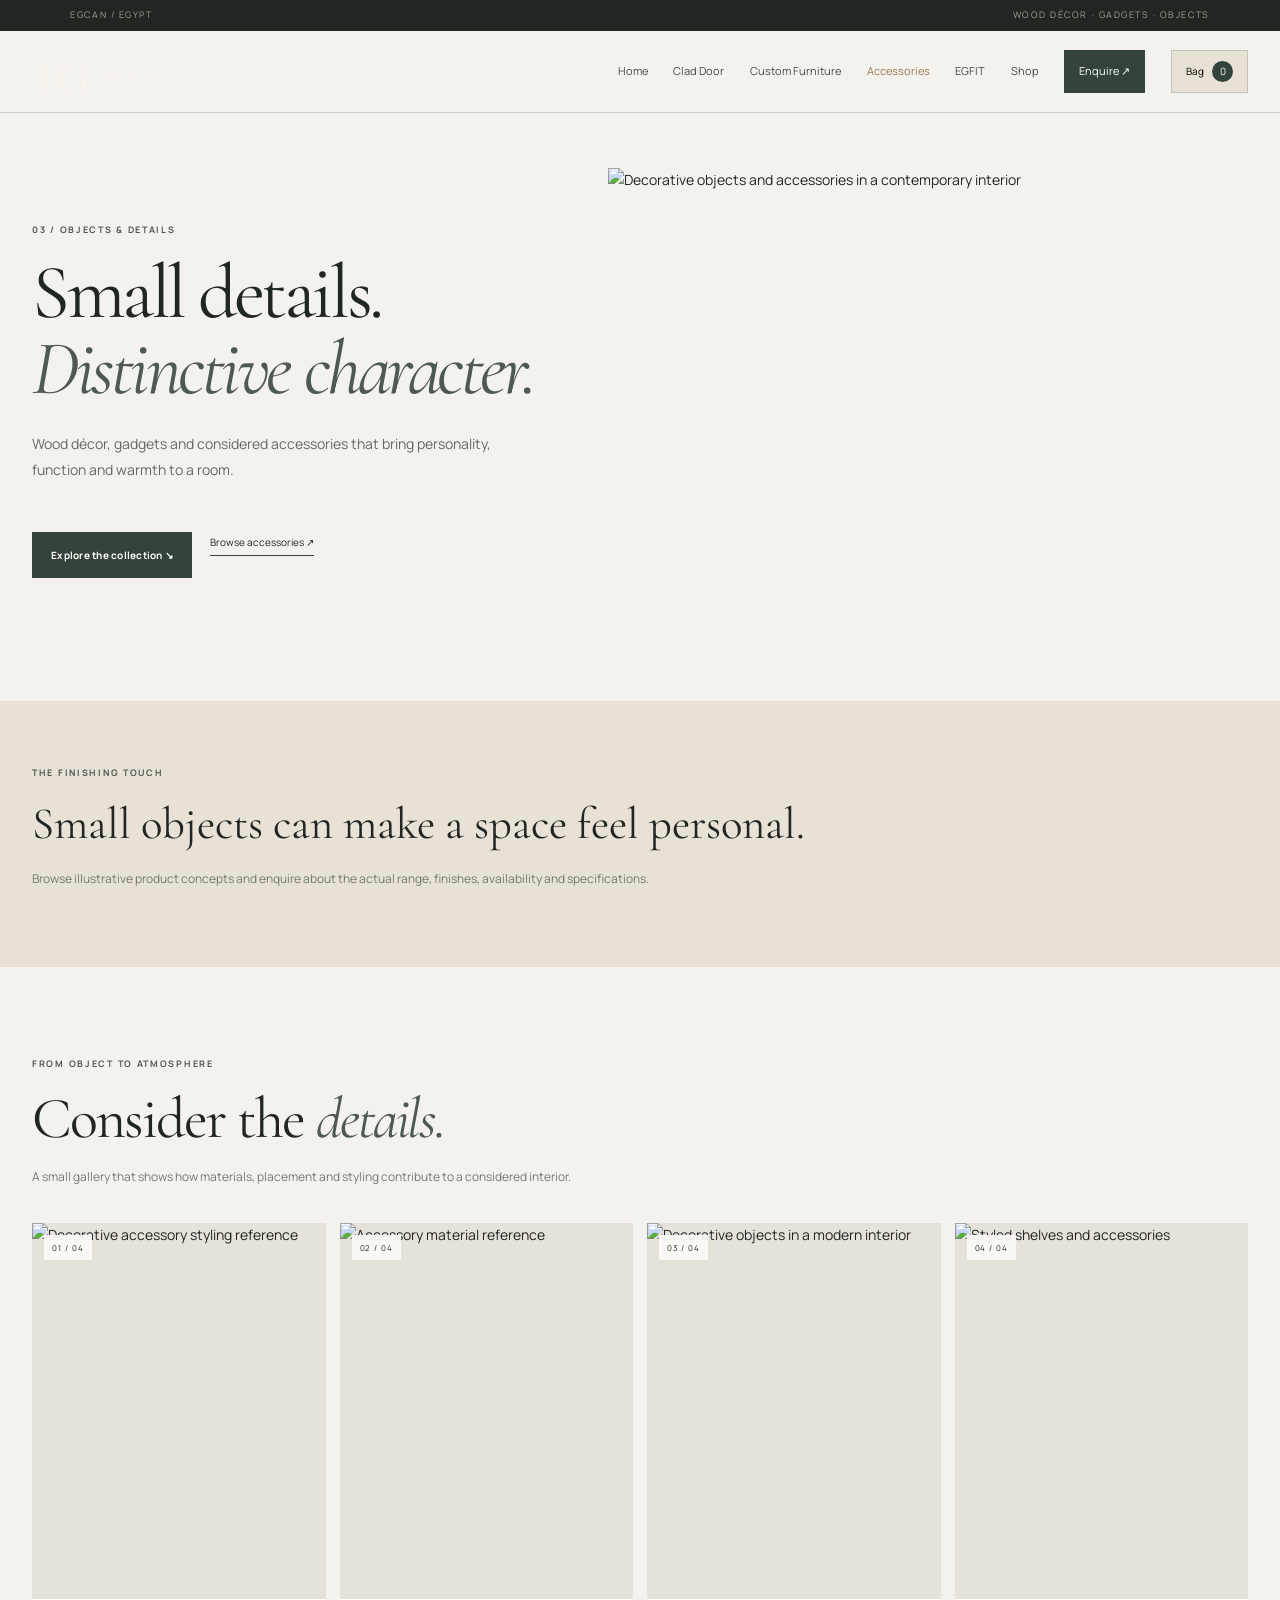
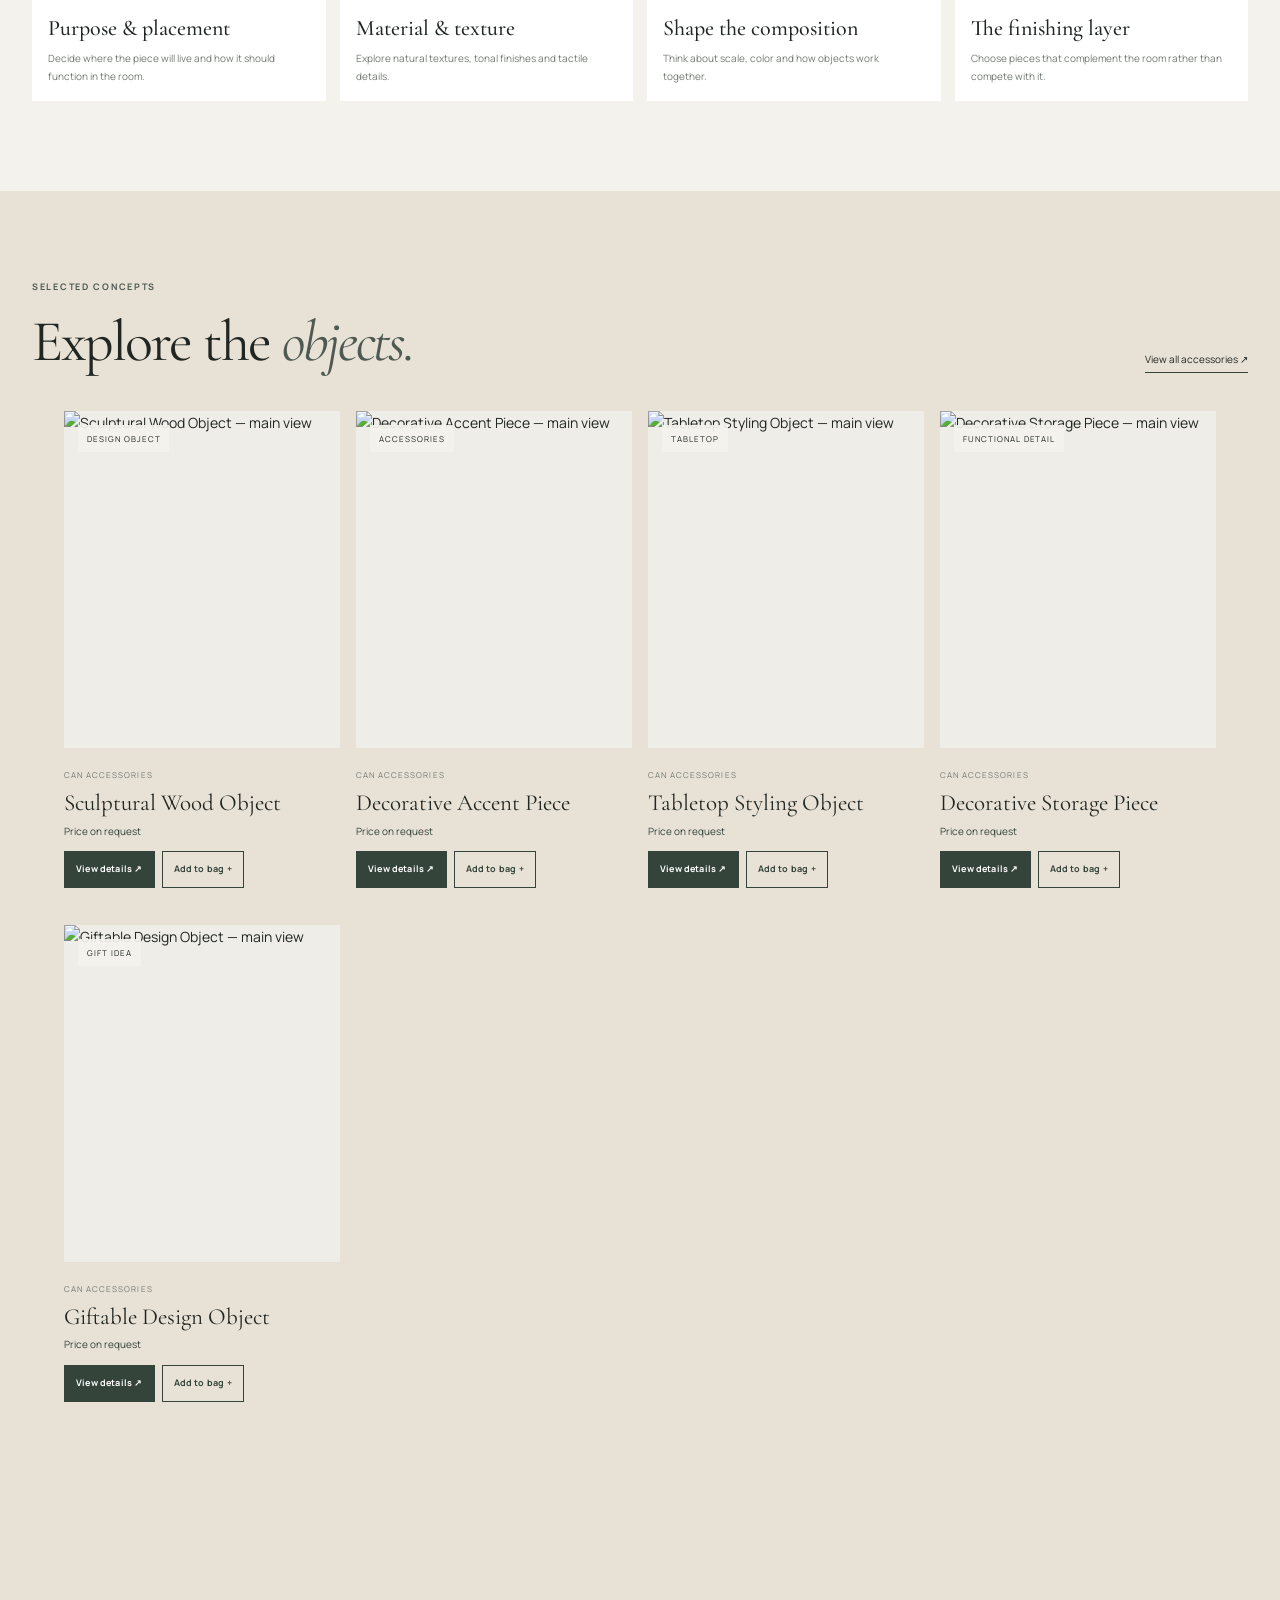
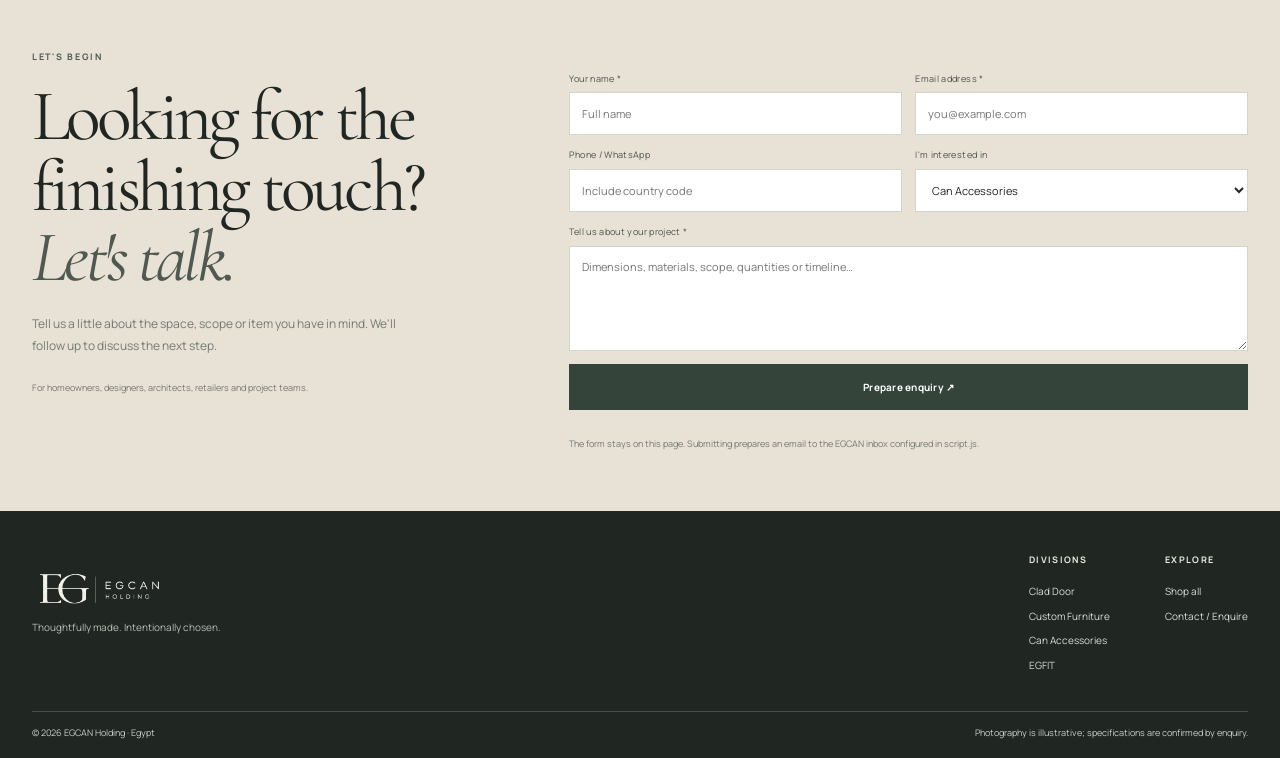
==== commit 09ff5c3c: "Add files via upload" ====
--- a/can-accessories.html
+++ b/can-accessories.html
@@ -1 +1,10 @@
-<!doctype html><html lang="en"><head><meta charset="utf-8"><meta name="viewport" content="width=device-width, initial-scale=1, viewport-fit=cover"><meta name="theme-color" content="#35443b"><title>Can Accessories | EGCAN Holding</title><link rel="preconnect" href="https://fonts.googleapis.com"><link href="https://fonts.googleapis.com/css2?family=DM+Sans:wght@400;500;600;700&family=Playfair+Display:wght@400;500;600&display=swap" rel="stylesheet"><link rel="stylesheet" href="styles.css"><script src="script.js" defer></script></head><body><div class="announcement">EGCAN HOLDING <span>·</span> Design objects</div><header class="site-header"><a class="brand" href="index.html"><span class="brand-mark">EGCAN</span><span class="brand-sub">HOLDING</span></a><button class="menu-toggle" aria-expanded="false" aria-controls="primary-nav" aria-label="Open navigation"><span></span><span></span><span></span></button><nav class="nav" id="primary-nav"><a href="index.html">Home</a><a href="clad-door.html" aria-current="page">Clad Door</a><a href="custom-furniture.html">Custom Furniture</a><a href="can-accessories.html">Can Accessories</a><a href="egfit.html">EGFIT</a><a class="nav-shop" href="shop.html">Shop Now ↗</a></nav></header><main><section class="division-hero"><div class="division-hero-copy"><p class="eyebrow">03 / Objects</p><h1>Small details.<br><em>Distinctive character.</em></h1><p class="lead">Design accessories, wooden décor, gadgets and considered objects that bring personality to a space.</p><a class="button button-dark" href="shop.html?category=Can%20Accessories">Shop Can Accessories ↗</a></div><img src="https://images.unsplash.com/photo-1618221195710-dd6b41faaea6?auto=format&fit=crop&w=1500&q=85" alt="Decorative accessories in a modern interior"></section><section class="section"><p class="eyebrow">The division</p><h2>Form meets <em>function.</em></h2><p class="body-copy">Explore wooden décor, small design objects, accessories and distinctive finishing touches. Final dimensions, finishes, specifications and installation requirements should be confirmed for each project.</p></section><section class="section shop-preview-head"><div><p class="eyebrow">Selected products</p><h2>Shop <em>Can Accessories.</em></h2></div><a class="text-link" href="shop.html?category=Can%20Accessories">Shop all ↗</a></section><section class="product-grid" data-product-grid data-category="Can Accessories"></section><section class="cta-strip"><div><p class="eyebrow">Made for your project</p><h2>Find your finishing <em>touch.</em></h2></div><a class="button button-dark" href="mailto:hello@egcan.example?subject=Can%20Accessories%20enquiry">Enquire now ↗</a></section></main><footer class="site-footer"><div class="footer-brand"><a class="brand brand-footer" href="index.html"><span class="brand-mark">EGCAN</span><span class="brand-sub">HOLDING</span></a><p>Design, detail, and delivery.</p></div><div class="footer-links"><div><b>Divisions</b><a href="clad-door.html">Clad Door</a><a href="custom-furniture.html">Custom Furniture</a><a href="can-accessories.html">Can Accessories</a><a href="egfit.html">EGFIT</a></div><div><b>Explore</b><a href="shop.html">Shop all</a><a href="mailto:hello@egcan.example">Contact</a></div></div><div class="footer-bottom"><span>© <span data-year></span> EGCAN Holding</span><span>Thoughtfully considered.</span></div></footer><div class="cart-backdrop" data-cart-backdrop></div><aside class="cart-drawer" data-cart-drawer aria-hidden="true"><div class="cart-head"><div><p class="eyebrow">Your selections</p><h2>Your bag <span data-cart-count>0</span></h2></div><button class="icon-button" data-cart-close aria-label="Close bag">×</button></div><div class="cart-items" data-cart-items></div><div class="cart-footer"><p class="cart-note">Pricing and availability are confirmed by our team.</p><a class="button button-dark button-full" data-checkout href="mailto:hello@egcan.example">Send enquiry ↗</a></div></aside></body></html>+<!doctype html>
+<html lang="en"><head><meta charset="utf-8"><meta name="viewport" content="width=device-width,initial-scale=1,viewport-fit=cover"><meta name="theme-color" content="#35443b"><meta name="description" content="Wood décor, gadgets and distinctive home accessories from EGCAN Holding."><title>Can Accessories | EGCAN Holding</title><link rel="preconnect" href="https://images.unsplash.com"><link rel="preconnect" href="https://fonts.googleapis.com"><link rel="preconnect" href="https://fonts.gstatic.com" crossorigin><link href="https://fonts.googleapis.com/css2?family=Cormorant+Garamond:wght@400;500;600&family=Manrope:wght@400;500;600;700&display=swap" rel="stylesheet"><link rel="stylesheet" href="styles.css?v=8"><script src="script.js" defer></script></head><body><div class="announcement"><span>EGCAN / EGYPT</span><span>Wood décor · Gadgets · Objects</span></div>
+<header class="site-header"><a class="brand" href="index.html" aria-label="EGCAN Holding home"><img src="egcan-logo-middle.png" alt="EGCAN Holding"><span class="brand-fallback" hidden>EGCAN</span></a>
+<button class="menu-toggle" aria-label="Open navigation" aria-expanded="false"><span></span><span></span><span></span></button>
+<nav class="nav" aria-label="Main navigation"><a href="index.html" >Home</a><a href="clad-door.html" >Clad Door</a><a href="custom-furniture.html" >Custom Furniture</a><a href="can-accessories.html" aria-current="page">Accessories</a><a href="egfit.html" >EGFIT</a><a href="shop.html" >Shop</a><a class="nav-contact" href="#contact" data-inquiry-open data-product="General project enquiry">Enquire ↗</a><button class="bag-button" type="button" data-cart-open>Bag <span class="cart-count" data-cart-count>0</span></button></nav></header><main><section class="division-hero"><div class="division-hero-copy"><p class="eyebrow">03 / OBJECTS & DETAILS</p><h1>Small details.<br><em>Distinctive character.</em></h1><p class="lead">Wood décor, gadgets and considered accessories that bring personality, function and warmth to a room.</p><div class="hero-actions"><a class="button button-dark" href="#process">Explore the collection ↘</a><a class="text-link" href="shop.html?category=Can%20Accessories">Browse accessories ↗</a></div></div><img src="https://images.unsplash.com/photo-1618221195710-dd6b41faaea6?auto=format&fit=crop&w=1400&q=85" alt="Decorative objects and accessories in a contemporary interior"></section>
+<section class="division-intro-band"><p class="eyebrow">THE FINISHING TOUCH</p><h2>Small objects can make a space feel personal.</h2><p>Browse illustrative product concepts and enquire about the actual range, finishes, availability and specifications.</p></section>
+<section class="eg-section" id="process"><p class="eyebrow">FROM OBJECT TO ATMOSPHERE</p><h2>Consider the <em>details.</em></h2><p class="section-lead">A small gallery that shows how materials, placement and styling contribute to a considered interior.</p><div class="eg-stage-grid"><article class="eg-stage"><div class="eg-stage-media"><img src="https://images.unsplash.com/photo-1618221195710-dd6b41faaea6?auto=format&fit=crop&w=1400&q=85" alt="Decorative accessory styling reference" loading="lazy"><span class="eg-stage-number">01 / 04</span></div><div class="eg-stage-copy"><h3>Purpose & placement</h3><p>Decide where the piece will live and how it should function in the room.</p></div></article><article class="eg-stage"><div class="eg-stage-media"><img src="https://images.unsplash.com/photo-1616486029423-aaa4789e8c9a?auto=format&fit=crop&w=1400&q=85" alt="Accessory material reference" loading="lazy"><span class="eg-stage-number">02 / 04</span></div><div class="eg-stage-copy"><h3>Material & texture</h3><p>Explore natural textures, tonal finishes and tactile details.</p></div></article><article class="eg-stage"><div class="eg-stage-media"><img src="https://images.unsplash.com/photo-1615874694520-474822394e73?auto=format&fit=crop&w=1400&q=85" alt="Decorative objects in a modern interior" loading="lazy"><span class="eg-stage-number">03 / 04</span></div><div class="eg-stage-copy"><h3>Shape the composition</h3><p>Think about scale, color and how objects work together.</p></div></article><article class="eg-stage"><div class="eg-stage-media"><img src="https://images.unsplash.com/photo-1618220179428-22790b461013?auto=format&fit=crop&w=1400&q=85" alt="Styled shelves and accessories" loading="lazy"><span class="eg-stage-number">04 / 04</span></div><div class="eg-stage-copy"><h3>The finishing layer</h3><p>Choose pieces that complement the room rather than compete with it.</p></div></article></div></section>
+<section class="eg-section" style="background:#e7e1d6"><div class="section-heading"><div><p class="eyebrow">SELECTED CONCEPTS</p><h2>Explore the <em>objects.</em></h2></div><a class="text-link" href="shop.html?category=Can%20Accessories">View all accessories ↗</a></div><div class="product-grid" data-product-grid data-category="Can Accessories" data-limit="5"></div></section>
+<section class="contact-section" id="contact"><div class="contact-layout"><div class="contact-content"><p class="eyebrow">LET'S BEGIN</p><h2>Looking for the finishing touch?<br><em>Let's talk.</em></h2><p>Tell us a little about the space, scope or item you have in mind. We'll follow up to discuss the next step.</p><div class="contact-note">For homeowners, designers, architects, retailers and project teams.</div></div><form class="inquiry-form" id="inquiryForm"><div class="form-row"><label for="name">Your name *</label><input id="name" name="name" autocomplete="name" required placeholder="Full name"></div><div class="form-row"><label for="email">Email address *</label><input id="email" name="email" type="email" autocomplete="email" required placeholder="you@example.com"></div><div class="form-row"><label for="phone">Phone / WhatsApp</label><input id="phone" name="phone" autocomplete="tel" placeholder="Include country code"></div><div class="form-row"><label for="service">I'm interested in</label><select id="service" name="service"><option>Can Accessories</option><option>Clad Door</option><option>Custom Furniture / EG Bespoke</option><option>Can Accessories</option><option>EGFIT — Store Fit-out</option><option>Multiple services / project enquiry</option></select></div><div class="form-row full"><label for="message">Tell us about your project *</label><textarea id="message" name="message" rows="4" required placeholder="Dimensions, materials, scope, quantities or timeline…"></textarea></div><div class="form-row full"><button class="button button-dark" type="submit">Prepare enquiry ↗</button></div><p class="form-status" data-form-status id="formStatus" role="status" aria-live="polite"></p><p class="form-note">The form stays on this page. Submitting prepares an email to the EGCAN inbox configured in script.js.</p></form></div></section></main><footer class="site-footer"><div class="footer-brand"><a class="brand" href="index.html"><img src="egcan-logo-middle.png" alt="EGCAN Holding"><span class="brand-fallback" hidden>EGCAN</span></a><p>Thoughtfully made. Intentionally chosen.</p></div><div class="footer-links"><div><b>Divisions</b><a href="clad-door.html">Clad Door</a><a href="custom-furniture.html">Custom Furniture</a><a href="can-accessories.html">Can Accessories</a><a href="egfit.html">EGFIT</a></div><div><b>Explore</b><a href="shop.html">Shop all</a><a href="#contact" data-inquiry-open data-product="General project enquiry">Contact / Enquire</a></div></div><div class="footer-bottom"><span>© <span data-year></span> EGCAN Holding · Egypt</span><span>Photography is illustrative; specifications are confirmed by enquiry.</span></div></footer><div class="cart-backdrop" data-cart-backdrop></div><aside class="cart-drawer" data-cart-drawer aria-hidden="true"><div class="cart-head"><div><p class="eyebrow">Your selections</p><h2>Your bag <span data-cart-count>0</span></h2></div><button class="icon-button" data-cart-close aria-label="Close bag">×</button></div><div class="cart-items" data-cart-items></div><div class="cart-footer"><p class="cart-note">Prices, specifications and availability are confirmed by the team. This is a front-end demo bag, not a payment checkout.</p><a class="button button-dark button-full" data-checkout href="mailto:hello@egcan.example">Send enquiry ↗</a></div></aside>
+<div class="eg-modal-backdrop" data-inquiry-modal aria-hidden="true" role="dialog" aria-modal="true" aria-labelledby="modalTitle"><div class="eg-modal"><button class="eg-modal-close" type="button" data-modal-close aria-label="Close enquiry form">×</button><p class="eyebrow">EGCAN / PROJECT ENQUIRY</p><h2 id="modalTitle">Tell us what you're imagining.</h2><p>Share a few details. This form opens inside the website; after submitting, your email app is used to send the enquiry.</p><form class="inquiry-form" data-modal-form><div class="form-row"><label for="modalName">Your name *</label><input id="modalName" name="name" required autocomplete="name" placeholder="Full name"></div><div class="form-row"><label for="modalEmail">Email address *</label><input id="modalEmail" name="email" type="email" required autocomplete="email" placeholder="you@example.com"></div><div class="form-row"><label for="modalPhone">Phone / WhatsApp</label><input id="modalPhone" name="phone" autocomplete="tel" placeholder="Include country code"></div><div class="form-row"><label for="modalProduct">Product / service</label><input id="modalProduct" name="product" placeholder="What are you interested in?"></div><div class="form-row full"><label for="modalMessage">Project details *</label><textarea id="modalMessage" name="message" required placeholder="Dimensions, finish, quantities, timing or questions"></textarea></div><div class="form-row full"><button class="button button-dark" type="submit">Prepare enquiry ↗</button></div><p class="form-status" data-form-status role="status" aria-live="polite"></p><p class="form-note">Before launch, replace hello@egcan.example in script.js with the approved EGCAN enquiry inbox.</p></form></div></div></body></html>
--- a/styles.css
+++ b/styles.css
@@ -1,7 +1,4 @@
-/* EGCAN Holding responsive website — shared styles */
-:root{--green:#35443b;--green-2:#4e5951;--cream:#f5f2ec;--paper:#fbfaf7;--ink:#222722;--muted:#6c716b;--line:#deded6;--serif:"Playfair Display",Georgia,serif;--sans:"DM Sans",Arial,sans-serif;--page: min(1320px, calc(100% - 64px));}
-*{box-sizing:border-box}html{scroll-behavior:smooth;scroll-padding-top:90px}body{margin:0;background:var(--paper);color:var(--ink);font-family:var(--sans);font-size:15px;line-height:1.65;-webkit-font-smoothing:antialiased}img{display:block;max-width:100%;height:auto}a{color:inherit;text-decoration:none}button,input{font:inherit}button,a{-webkit-tap-highlight-color:transparent}button{cursor:pointer}.announcement{min-height:30px;background:var(--green);color:#f7f4ed;display:flex;align-items:center;justify-content:center;gap:10px;font-size:10px;letter-spacing:.17em;text-transform:uppercase;padding:6px 12px}.announcement span{opacity:.55}.site-header{position:sticky;top:0;z-index:30;display:flex;align-items:center;justify-content:space-between;gap:24px;min-height:88px;padding:16px max(32px,calc((100vw - 1320px)/2));background:rgba(251,250,247,.96);border-bottom:1px solid rgba(53,68,59,.12);backdrop-filter:blur(14px)}.brand{display:inline-flex;flex-direction:column;align-items:flex-start;line-height:1;flex-shrink:0;color:var(--green)}.brand-mark{font-family:var(--serif);font-size:29px;letter-spacing:.12em}.brand-sub{font-size:9px;letter-spacing:.42em;margin-top:7px;padding-left:3px}.nav{display:flex;align-items:center;gap:clamp(14px,2vw,32px)}.nav a{font-size:12px;color:#424841;white-space:nowrap}.nav a:hover,.nav a[aria-current=page]{color:var(--green);text-decoration:underline;text-underline-offset:6px}.nav .nav-shop{background:var(--green);color:#fff;padding:12px 18px;text-decoration:none}.menu-toggle{display:none;background:transparent;border:0;padding:10px}.menu-toggle span{display:block;width:23px;height:1.5px;background:var(--green);margin:5px}.hero{width:var(--page);margin:0 auto}.home-hero{position:relative;min-height:570px;display:grid;grid-template-columns:1fr 1.02fr;align-items:center;gap:5%;padding:54px 0 74px}.hero-copy{max-width:570px;padding:30px 0 55px}.eyebrow{font-size:10px;letter-spacing:.18em;text-transform:uppercase;color:var(--green-2);font-weight:700;margin:0 0 17px}.hero h1,.division-hero h1,.shop-hero h1{font:400 clamp(42px,5vw,70px)/1.1 var(--serif);letter-spacing:-.035em;margin:0 0 24px}.hero h1 em,.division-hero h1 em,.shop-hero h1 em,h2 em{font-weight:400;color:var(--green-2)}.lead{font-size:16px;line-height:1.85;color:#5f655e;max-width:480px}.button-row{display:flex;align-items:center;gap:24px;flex-wrap:wrap;margin-top:30px}.button{display:inline-flex;align-items:center;justify-content:center;gap:20px;min-height:48px;padding:13px 19px;border:1px solid transparent;font-size:12px;font-weight:600;letter-spacing:.025em;transition:background .2s,color .2s,border-color .2s}.button-dark{background:var(--green);color:#fff}.button-dark:hover{background:#26352c}.button-light{background:#f6f2e9;color:var(--green)}.button-outline{border-color:var(--line);color:var(--green)}.button-full{width:100%}.text-link{font-size:12px;border-bottom:1px solid var(--green);padding-bottom:4px}.hero-image{min-height:440px;height:100%;background:url("https://images.unsplash.com/photo-1600210492486-724fe5c67fb0?auto=format&fit=crop&w=1500&q=85") center/cover no-repeat}.hero-index{position:absolute;left:0;bottom:28px;display:flex;align-items:center;gap:12px;font-size:9px;letter-spacing:.13em;color:var(--muted)}.hero-index>span:first-child{font-size:13px;color:var(--green)}.hero-line{width:44px;height:1px;background:var(--line)}.section{width:var(--page);margin:0 auto;padding:78px 0}.section-intro{display:flex;align-items:end;justify-content:space-between;gap:40px;padding-bottom:40px}.section h2,.feature-copy h2,.cta-strip h2{font:400 clamp(32px,4vw,48px)/1.18 var(--serif);letter-spacing:-.025em;margin:0}.section-note{max-width:390px;color:var(--muted);font-size:13px;margin:0 0 4px}.division-grid{width:var(--page);margin:0 auto 100px;display:grid;grid-template-columns:repeat(4,minmax(0,1fr));gap:16px}.division-card{background:#f0eee8;min-width:0;display:flex;flex-direction:column;overflow:hidden}.division-card img{width:100%;height:245px;object-fit:cover;transition:transform .4s}.division-card:hover img{transform:scale(1.035)}.division-card-copy{padding:21px 20px 24px}.division-card-copy>span{font-size:9px;letter-spacing:.16em;color:var(--muted)}.division-card h3{font:400 26px/1.25 var(--serif);margin:11px 0 8px}.division-card p{font-size:12px;color:var(--muted);min-height:62px;margin:0 0 20px}.division-card b{font-size:11px;font-weight:600;color:var(--green)}.feature-band{display:grid;grid-template-columns:1fr 1fr;background:var(--green);color:#f7f4ed}.feature-image{min-height:460px;background:url("https://images.unsplash.com/photo-1600607687920-4e2a09cf159d?auto=format&fit=crop&w=1300&q=85") center/cover}.feature-copy{padding:clamp(40px,7vw,100px);align-self:center}.feature-copy .eyebrow{color:#c6cfc5}.feature-copy h2 em{color:#d6d9d0}.feature-copy>p:not(.eyebrow){max-width:410px;color:#d8ddd7;font-size:13px;line-height:1.9;margin:24px 0 28px}.shop-preview-head{display:flex;align-items:end;justify-content:space-between;gap:20px;padding-bottom:28px}.product-grid{width:var(--page);margin:0 auto 85px;display:grid;grid-template-columns:repeat(4,minmax(0,1fr));gap:22px 16px}.product-card{min-width:0;position:relative}.product-card-image{display:block;position:relative;background:#efede7;overflow:hidden;aspect-ratio: .82}.product-card-image img{width:100%;height:100%;object-fit:cover;transition:transform .4s}.product-card:hover .product-card-image img{transform:scale(1.035)}.product-tag{position:absolute;left:12px;top:12px;background:rgba(251,250,247,.9);font-size:9px;letter-spacing:.08em;padding:6px 9px;text-transform:uppercase}.product-card-copy{padding:13px 0}.product-category{font-size:9px;text-transform:uppercase;letter-spacing:.13em;color:var(--muted)}.product-card h3{font:400 21px/1.3 var(--serif);margin:4px 0 4px}.product-price{font-size:12px;color:var(--green);margin:3px 0 12px}.product-card-actions{display:flex;gap:8px;align-items:center;flex-wrap:wrap}.small-button{display:inline-flex;align-items:center;justify-content:center;min-height:38px;padding:9px 12px;font-size:10px;font-weight:700;letter-spacing:.02em;border:1px solid var(--green);background:var(--green);color:white}.small-button.secondary{background:transparent;color:var(--green)}.cta-strip{background:var(--cream);padding:54px max(32px,calc((100vw - 1320px)/2));display:flex;align-items:center;justify-content:space-between;gap:30px}.cta-strip .eyebrow{margin-bottom:12px}.site-footer{background:var(--green);color:#f7f4ed;padding:50px max(32px,calc((100vw - 1320px)/2)) 18px;display:grid;grid-template-columns:1fr 1fr;gap:38px}.brand-footer{color:#fff}.footer-brand p{font-size:12px;color:#c8d0c8}.footer-links{display:flex;justify-content:flex-end;gap:70px}.footer-links>div{display:flex;flex-direction:column;gap:9px}.footer-links b{font-size:10px;text-transform:uppercase;letter-spacing:.15em;margin-bottom:8px}.footer-links a{font-size:11px;color:#d8ddd7}.footer-bottom{grid-column:1/-1;border-top:1px solid rgba(255,255,255,.2);padding-top:16px;margin-top:10px;display:flex;justify-content:space-between;color:#c8d0c8;font-size:10px}.division-hero{width:var(--page);margin:0 auto;display:grid;grid-template-columns:.85fr 1.15fr;gap:7%;align-items:center;padding:62px 0 72px}.division-hero-copy{padding:20px 0}.division-hero img{width:100%;height:430px;object-fit:cover}.division-hero .button{margin-top:20px}.body-copy{max-width:700px;color:var(--muted);line-height:1.9}.shop-hero{background:var(--cream);text-align:center;padding:75px 24px 65px}.shop-hero h1{font-size:clamp(43px,6vw,68px)}.shop-hero>p:last-child{max-width:570px;margin:0 auto;color:var(--muted);font-size:13px}.shop-controls{width:var(--page);margin:0 auto;padding:28px 0;display:flex;justify-content:space-between;align-items:center;gap:20px}.filter-list{display:flex;gap:8px;flex-wrap:wrap}.filter-button,.bag-button{border:1px solid var(--line);background:transparent;color:var(--ink);font-size:11px;padding:10px 14px;min-height:40px}.filter-button.active{background:var(--green);border-color:var(--green);color:white}.bag-button{background:var(--cream);white-space:nowrap}.bag-button span{display:inline-grid;place-items:center;border-radius:50%;width:20px;height:20px;background:var(--green);color:white;margin-left:6px}.breadcrumb{width:var(--page);margin:25px auto;color:var(--muted);font-size:11px}.breadcrumb a{text-decoration:underline;text-underline-offset:3px}.product-detail{width:var(--page);margin:0 auto 70px;display:grid;grid-template-columns:1.08fr .92fr;gap:clamp(28px,6vw,80px);align-items:start}.product-main-image{background:#efede7;aspect-ratio:1/1.02}.product-main-image img{width:100%;height:100%;object-fit:cover}.product-thumbnails{display:flex;gap:10px;overflow-x:auto;padding:12px 0 6px}.product-thumbnail{width:78px;height:78px;flex:0 0 78px;border:1px solid transparent;padding:0;background:#efede7}.product-thumbnail.active{border:2px solid var(--green)}.product-thumbnail img{width:100%;height:100%;object-fit:cover}.product-info{padding:20px 0}.product-info h1{font:400 clamp(36px,4vw,50px)/1.14 var(--serif);margin:0 0 10px}.product-info .product-price{font-size:14px;margin:0 0 20px}.product-description{color:var(--muted);font-size:13px;line-height:1.9}.spec-block{border-top:1px solid var(--line);border-bottom:1px solid var(--line);margin:25px 0;padding:18px 0}.spec-block h3{font-size:12px;margin:0 0 10px}.spec-block dl{margin:0;display:grid;grid-template-columns:1fr 1fr;gap:9px 18px}.spec-block dl div{display:flex;flex-direction:column}.spec-block dt{font-size:10px;color:var(--muted)}.spec-block dd{font-size:11px;margin:0}.product-actions{display:flex;flex-wrap:wrap;gap:10px;align-items:end}.qty-label{font-size:10px;color:var(--muted);display:flex;flex-direction:column;gap:5px}.qty-label input{width:76px;min-height:48px;border:1px solid var(--line);padding:8px}.small-note{font-size:10px;color:var(--muted);margin-top:20px}.services-grid{display:grid;grid-template-columns:repeat(2,minmax(0,1fr));gap:14px;padding-top:20px}.service-card{padding:28px;background:var(--cream);min-height:185px}.service-card>span{font-size:10px;color:var(--green-2);letter-spacing:.15em}.service-card h3{font:400 24px/1.3 var(--serif);margin:14px 0 8px}.service-card p{font-size:12px;color:var(--muted);margin:0;max-width:480px}.cart-backdrop{position:fixed;inset:0;background:rgba(20,26,22,.42);z-index:60;opacity:0;visibility:hidden;transition:.2s}.cart-backdrop.open{opacity:1;visibility:visible}.cart-drawer{position:fixed;right:0;top:0;height:100dvh;width:min(440px,100%);background:var(--paper);z-index:61;transform:translateX(102%);transition:transform .25s ease;display:flex;flex-direction:column;padding:26px}.cart-drawer.open{transform:translateX(0)}.cart-head{display:flex;align-items:center;justify-content:space-between;border-bottom:1px solid var(--line);padding-bottom:18px}.cart-head .eyebrow{margin-bottom:4px}.cart-head h2{font:400 28px var(--serif);margin:0}.cart-head h2 span{font:600 11px var(--sans);vertical-align:middle;background:var(--cream);padding:5px 8px;border-radius:20px}.icon-button{border:1px solid var(--line);background:transparent;width:38px;height:38px;font-size:25px;color:var(--green)}.cart-items{overflow:auto;flex:1;padding:12px 0}.cart-empty{font-size:13px;color:var(--muted);padding:20px 0}.cart-item{display:grid;grid-template-columns:72px 1fr auto;gap:12px;padding:13px 0;border-bottom:1px solid var(--line)}.cart-item img{width:72px;height:82px;object-fit:cover;background:var(--cream)}.cart-item h3{font:400 17px/1.25 var(--serif);margin:3px 0}.cart-item p{font-size:10px;color:var(--muted);margin:0}.cart-item input{width:52px;padding:5px;border:1px solid var(--line);margin-top:8px}.cart-remove{background:none;border:0;color:var(--muted);font-size:18px}.cart-footer{padding-top:15px;border-top:1px solid var(--line)}.cart-note{font-size:10px;color:var(--muted)}.no-results{grid-column:1/-1;color:var(--muted);padding:30px 0}
-@media(max-width:1050px){:root{--page:calc(100% - 44px)}.site-header{padding:14px 22px;min-height:78px}.nav{gap:14px}.nav a{font-size:11px}.brand-mark{font-size:26px}.division-grid{grid-template-columns:repeat(2,minmax(0,1fr))}.division-card img{height:280px}.product-grid{grid-template-columns:repeat(3,minmax(0,1fr))}.home-hero{min-height:500px}.hero-image{min-height:390px}.feature-copy{padding:45px}.division-hero img{height:380px}}
-@media(max-width:760px){:root{--page:calc(100% - 36px)}.announcement{font-size:9px;min-height:28px}.site-header{min-height:70px;padding:12px 18px}.brand-mark{font-size:24px}.brand-sub{font-size:8px}.menu-toggle{display:block;z-index:3}.nav{display:none;position:absolute;top:100%;left:0;right:0;background:var(--paper);padding:10px 18px 20px;border-bottom:1px solid var(--line);box-shadow:0 14px 20px rgba(0,0,0,.06);flex-direction:column;align-items:stretch;gap:0}.nav.open{display:flex}.nav a{font-size:13px;padding:13px 6px;border-bottom:1px solid rgba(53,68,59,.08)}.nav .nav-shop{text-align:center;margin-top:12px;padding:13px}.home-hero{grid-template-columns:1fr;gap:0;padding:35px 0 58px;min-height:0}.hero-copy{padding:10px 0 26px}.hero h1,.division-hero h1{font-size:clamp(42px,11vw,58px)}.lead{font-size:14px}.hero-image{min-height:290px;height:60vw;max-height:440px}.hero-index{bottom:20px}.button-row{gap:17px;margin-top:23px}.section{padding:52px 0}.section-intro{display:block;padding-bottom:28px}.section-note{margin-top:20px}.section h2,.feature-copy h2,.cta-strip h2{font-size:36px}.division-grid{grid-template-columns:1fr 1fr;gap:10px;margin-bottom:60px}.division-card img{height:auto;aspect-ratio:.85;object-fit:cover}.division-card-copy{padding:15px 12px 18px}.division-card h3{font-size:22px}.division-card p{font-size:11px;min-height:92px}.division-card-copy b{font-size:10px}.feature-band{grid-template-columns:1fr}.feature-image{min-height:280px}.feature-copy{padding:38px 22px 44px}.shop-preview-head{padding-top:48px;align-items:end}.product-grid{grid-template-columns:repeat(2,minmax(0,1fr));gap:20px 12px;margin-bottom:55px}.product-card-image{aspect-ratio:.78}.product-card h3{font-size:18px}.product-card-copy{padding:10px 0}.product-card-actions{gap:6px}.small-button{font-size:9px;padding:8px 9px;min-height:36px}.cta-strip{padding:36px 18px;align-items:flex-start;flex-direction:column}.site-footer{padding:38px 18px 16px;grid-template-columns:1fr;gap:26px}.footer-links{justify-content:flex-start;gap:50px}.footer-bottom{grid-column:auto;gap:10px;flex-wrap:wrap}.division-hero{grid-template-columns:1fr;gap:25px;padding:38px 0 42px}.division-hero img{height:auto;aspect-ratio:1.1;max-height:420px}.division-hero-copy{padding:0}.body-copy{font-size:13px}.shop-hero{padding:55px 18px 45px}.shop-controls{align-items:stretch;flex-direction:column;padding:20px 0}.filter-list{gap:7px}.filter-button{padding:9px 10px;font-size:10px}.bag-button{align-self:flex-start}.product-detail{grid-template-columns:1fr;gap:18px;margin-bottom:40px}.product-info{padding:0}.product-info h1{font-size:39px}.product-thumbnail{width:68px;height:68px;flex-basis:68px}.spec-block dl{grid-template-columns:1fr 1fr}.product-actions .button{flex:1 1 100%}.qty-label{flex:1}.product-actions .qty-label+.button{flex:2}.services-grid{grid-template-columns:1fr;padding-top:10px}.service-card{min-height:0;padding:24px}.cart-drawer{padding:20px}.cart-item{grid-template-columns:62px 1fr auto}.cart-item img{width:62px;height:74px}}
-@media(max-width:380px){:root{--page:calc(100% - 28px)}.division-grid{grid-template-columns:1fr}.division-card img{aspect-ratio:1.25}.division-card p{min-height:0}.product-grid{gap:17px 9px}.product-card h3{font-size:16px}.small-button{padding:8px 7px}.button{padding:12px 14px}.filter-button{font-size:9px;padding:8px}.hero h1,.division-hero h1{font-size:40px}.product-actions .button{font-size:11px}}
-@media(hover:none){.division-card:hover img,.product-card:hover .product-card-image img{transform:none}}
+/* EGCAN Holding — responsive editorial design system, upgrade v2 */
+@import url('https://fonts.googleapis.com/css2?family=Cormorant+Garamond:wght@400;500;600&family=Manrope:wght@400;500;600;700&display=swap');
+:root{--ink:#202622;--green:#35443b;--green2:#4e5951;--paper:#f4f2ed;--cream:#e7e1d6;--white:#fbfaf7;--muted:#737a73;--line:rgba(32,38,34,.16);--serif:'Cormorant Garamond',Georgia,serif;--sans:'Manrope',Arial,sans-serif;--page:min(1320px,calc(100% - 64px))}
+*{box-sizing:border-box}html{scroll-behavior:smooth;scroll-padding-top:95px}body{margin:0;background:var(--paper);color:var(--ink);font-family:var(--sans);font-size:14px;line-height:1.65;-webkit-font-smoothing:antialiased}body.modal-open,body.cart-open{overflow:hidden}a{color:inherit;text-decoration:none}img{display:block;max-width:100%;height:auto}button,input,select,textarea{font:inherit}button,a{-webkit-tap-highlight-color:transparent}button{cursor:pointer}.announcement{min-height:31px;background:var(--ink);color:#eeeae2;display:flex;justify-content:space-between;align-items:center;padding:6px 5.5%;font-size:9px;letter-spacing:.17em;text-transform:uppercase}.announcement span{opacity:.62}.site-header{position:sticky;top:0;z-index:50;display:flex;align-items:center;justify-content:space-between;gap:24px;min-height:82px;padding:12px max(32px,calc((100vw - 1320px)/2));background:rgba(244,242,237,.96);border-bottom:1px solid var(--line);backdrop-filter:blur(14px)}.brand{display:flex;align-items:center;gap:12px;min-width:135px;color:var(--green)}.brand img{width:135px;height:auto;max-height:56px;object-fit:contain;object-position:left center}.brand-fallback{font:500 26px var(--serif);letter-spacing:.12em}.brand-sub{display:block;font-size:8px;letter-spacing:.32em;margin-top:5px}.nav,.main-nav{display:flex;align-items:center;gap:clamp(12px,2vw,28px)}.nav a,.main-nav a{font-size:11px;color:#454b45;white-space:nowrap}.nav a:hover,.nav a[aria-current=page],.main-nav a:hover{color:#9b7955}.nav-shop,.nav-contact{padding:12px 15px;background:var(--green);color:#fff!important}.menu-toggle{display:none;background:transparent;border:0;padding:10px}.menu-toggle span{display:block;width:23px;height:1.5px;background:var(--green);margin:5px}.page-wrap{width:var(--page);margin:0 auto}.eyebrow{font-size:9px;letter-spacing:.19em;text-transform:uppercase;color:var(--green2);font-weight:700;margin:0 0 17px}.hero,.home-hero{width:var(--page);margin:auto;min-height:610px;display:grid;grid-template-columns:.9fr 1.1fr;align-items:center;gap:6%;padding:55px 0 70px;position:relative}.hero-copy{align-self:center;max-width:570px}.hero h1,.division-hero h1,.shop-hero h1{font:400 clamp(48px,6vw,82px)/.99 var(--serif);letter-spacing:-.045em;margin:0 0 24px}.hero h1 em,.division-hero h1 em,.shop-hero h1 em,h2 em{font-weight:400;color:var(--green2)}.hero-intro,.lead{font-size:14px;line-height:1.9;color:#626a63;max-width:480px}.hero-actions,.button-row{display:flex;align-items:center;gap:18px;flex-wrap:wrap;margin-top:28px}.button{display:inline-flex;align-items:center;justify-content:center;gap:22px;min-height:46px;padding:13px 18px;border:1px solid transparent;font-size:10px;font-weight:700;letter-spacing:.025em;transition:background .2s,color .2s,border-color .2s,transform .2s}.button:hover{transform:translateY(-2px)}.button-dark{background:var(--green);color:#fff}.button-dark:hover{background:#26352c}.button-light{background:#f6f2e9;color:var(--green)}.button-outline{border-color:var(--line);color:var(--green)}.text-link,.under-link{font-size:10px;border-bottom:1px solid var(--green);padding-bottom:5px}.hero-index{display:flex;gap:20px;margin-top:55px;font-size:8px;letter-spacing:.14em;text-transform:uppercase;color:#7b8079}.hero-visual{position:relative;min-width:0}.hero-image-wrap,.hero-visual>img{height:480px;position:relative;overflow:hidden;background:#d1ccc2;box-shadow:0 24px 55px #242a251a}.hero-image-wrap>img,.hero-visual>img{width:100%;height:100%;object-fit:cover;transition:transform .65s}.hero-image-wrap:hover>img{transform:scale(1.04)}.image-overlay{position:absolute;inset:0;background:linear-gradient(180deg,transparent 45%,rgba(20,25,21,.52))}.image-label{position:absolute;left:20px;right:20px;bottom:20px;display:flex;justify-content:space-between;gap:12px;color:#fff;font-size:8px;letter-spacing:.12em;text-transform:uppercase}.floating-note{position:absolute;top:28px;left:-22px;background:var(--cream);padding:14px 18px;box-shadow:0 10px 25px #252d2917;font-size:10px}.hero-bottom-rule{position:absolute;bottom:0;left:0;right:0;border-bottom:1px solid var(--line)}.intro-strip{padding:70px 9%;display:grid;grid-template-columns:.6fr 1.2fr 1fr auto;gap:28px;align-items:start;border-bottom:1px solid var(--line)}.intro-statement{font-size:clamp(26px,3.4vw,42px);line-height:1.2;letter-spacing:-.04em;margin:0}.intro-statement span{font-family:var(--serif);font-style:italic;color:#737d72}.intro-description{font-size:11px;line-height:1.9;color:#687069;max-width:320px;margin:4px 0 0}.section,.section-pad{width:var(--page);margin:0 auto;padding:85px 0}.section-heading,.shop-preview-head{display:flex;align-items:end;justify-content:space-between;gap:35px;margin-bottom:38px}.section-heading h2,.section h2,.feature-copy h2,.cta-strip h2,.eg-section h2{font:400 clamp(35px,4.6vw,58px)/1.05 var(--serif);letter-spacing:-.035em;margin:0}.section-heading>p,.section-note{max-width:330px;font-size:12px;line-height:1.8;color:var(--muted);margin:0 0 4px}.division-grid{width:var(--page);margin:0 auto 90px;display:grid;grid-template-columns:repeat(3,minmax(0,1fr));gap:18px}.division-card{background:#ebe8e1;min-width:0;overflow:hidden;transition:box-shadow .3s,transform .3s}.division-card:hover{box-shadow:0 20px 40px #20262216;transform:translateY(-3px)}.division-image{height:300px;position:relative;overflow:hidden;background:#d2cec5}.division-image img{width:100%;height:100%;object-fit:cover;transition:transform .7s;filter:saturate(.78)}.division-card:hover .division-image img{transform:scale(1.05)}.card-index,.product-tag{position:absolute;top:14px;left:14px;background:#f4f2edeb;padding:7px 9px;font-size:8px;letter-spacing:.12em;text-transform:uppercase}.card-arrow{position:absolute;right:14px;bottom:14px;background:var(--paper);width:35px;height:35px;display:grid;place-items:center}.division-body,.division-card-copy{padding:22px}.division-title-row{display:flex;justify-content:space-between;gap:10px;align-items:center}.division-title-row h3{font:400 25px var(--serif);margin:0}.division-body p,.division-card p{font-size:11px;line-height:1.85;color:var(--muted)}.division-body .under-link{display:inline-block;margin-top:8px}.manifesto,.feature-band{display:grid;grid-template-columns:1fr 1fr;background:var(--green);color:#f5f2ec}.manifesto-image,.feature-image{position:relative;min-height:510px;overflow:hidden}.manifesto-image img{width:100%;height:100%;object-fit:cover;filter:saturate(.6);opacity:.85}.manifesto-copy,.feature-copy{padding:clamp(42px,7vw,100px);align-self:center}.manifesto-copy .eyebrow,.feature-copy .eyebrow{color:#d7d6ca}.manifesto h2{font:400 clamp(42px,5vw,67px)/1.03 var(--serif);margin:0 0 24px}.manifesto h2 em,.feature-copy h2 em{color:#d6d9d0}.manifesto-copy>p:not(.eyebrow),.feature-copy>p:not(.eyebrow){font-size:12px;line-height:1.9;color:#d3d6ce;max-width:410px;margin-bottom:28px}.capability-list{border-top:1px solid var(--line)}.capability-item{display:grid;grid-template-columns:60px 1.3fr 1fr 30px;align-items:center;gap:20px;padding:24px 0;border-bottom:1px solid var(--line);transition:padding .25s}.capability-item:hover{padding-left:10px;color:#718071}.cap-number,.cap-desc{font-size:9px;letter-spacing:.1em;color:#858a82}.cap-title{font-size:clamp(17px,2vw,24px)}.cap-plus{font-size:20px;justify-self:end}.division-details{display:grid;grid-template-columns:repeat(3,1fr);background:#e8e5de;border-block:1px solid var(--line)}.detail-panel{padding:40px 8%;border-right:1px solid var(--line)}.detail-panel:last-child{border:0}.detail-label{font-size:8px;letter-spacing:.18em;color:#7d837b}.detail-panel h2{font:400 29px var(--serif);margin:17px 0}.detail-panel p{font-size:11px;line-height:1.9;color:#687068;min-height:75px}.division-hero{width:var(--page);margin:0 auto;display:grid;grid-template-columns:.88fr 1.12fr;gap:6%;align-items:center;padding:55px 0 68px}.division-hero-copy{padding:15px 0}.division-hero>img,.division-hero-visual>img{width:100%;height:465px;object-fit:cover}.division-hero .button{margin-top:20px}.back-link{display:inline-block;font-size:10px;color:var(--muted);margin-bottom:22px}.body-copy{max-width:730px;color:var(--muted);line-height:1.9}.division-intro-band{background:var(--cream);padding:65px max(32px,calc((100vw - 1320px)/2));}.division-intro-band h2{font:400 clamp(28px,3.5vw,45px)/1.2 var(--serif);max-width:920px;margin:0 0 16px}.division-intro-band>p:last-child{max-width:700px;color:var(--muted);font-size:12px;line-height:1.9}.eg-section{padding:clamp(50px,7vw,95px) max(32px,calc((100vw - 1320px)/2))}.eg-section .section-lead{max-width:690px;color:var(--muted);font-size:12px;line-height:1.9;margin:16px 0 34px}.eg-stage-grid{display:grid;grid-template-columns:repeat(4,minmax(0,1fr));gap:14px}.eg-stage{background:#fff;min-width:0}.eg-stage-media{position:relative;aspect-ratio:.78;overflow:hidden;background:#e6e2da}.eg-stage-media img{width:100%;height:100%;object-fit:cover;transition:transform .6s}.eg-stage:hover img{transform:scale(1.04)}.eg-stage-number{position:absolute;left:12px;top:12px;background:#fbfaf7ed;padding:6px 8px;font-size:8px;letter-spacing:.12em}.eg-stage-copy{padding:16px}.eg-stage-copy h3{font:500 22px/1.2 var(--serif);margin:0 0 8px}.eg-stage-copy p{font-size:10px;line-height:1.8;color:var(--muted);margin:0}.eg-project-grid{display:grid;grid-template-columns:1fr 1fr;gap:16px;margin-top:28px}.eg-project-card{position:relative;aspect-ratio:1.35;overflow:hidden;background:#ddd}.eg-project-card img{width:100%;height:100%;object-fit:cover;transition:transform .6s}.eg-project-card:hover img{transform:scale(1.04)}.eg-project-label{position:absolute;bottom:0;left:0;right:0;background:linear-gradient(transparent,#161b17cc);color:#fff;padding:42px 18px 18px;font-size:11px;letter-spacing:.05em}.services-grid{display:grid;grid-template-columns:repeat(2,minmax(0,1fr));gap:14px;padding-top:18px}.service-card{padding:28px;background:var(--cream);min-height:175px}.service-card>span{font-size:10px;color:var(--green2);letter-spacing:.15em}.service-card h3{font:400 24px/1.3 var(--serif);margin:12px 0 8px}.service-card p{font-size:11px;color:var(--muted);margin:0;max-width:480px}.shop-hero{background:var(--cream);text-align:center;padding:65px 24px 55px}.shop-hero h1{font-size:clamp(44px,6vw,72px);margin-bottom:14px}.shop-hero>p:last-child{max-width:620px;margin:0 auto;color:var(--muted);font-size:12px;line-height:1.8}.shop-controls{width:var(--page);margin:0 auto;padding:27px 0;display:flex;justify-content:space-between;align-items:center;gap:20px}.filter-list{display:flex;gap:8px;flex-wrap:wrap}.filter-button{border:1px solid var(--line);background:transparent;color:var(--ink);font-size:10px;padding:10px 14px;min-height:40px}.filter-button.active{background:var(--green);border-color:var(--green);color:#fff}.bag-button{border:1px solid var(--line);background:var(--cream);font-size:10px;padding:10px 14px;min-height:40px;white-space:nowrap}.bag-button span,.cart-count{display:inline-grid;place-items:center;border-radius:50%;min-width:21px;height:21px;background:var(--green);color:white;margin-left:6px;padding:0 5px}.product-grid{width:var(--page);margin:0 auto 85px;display:grid;grid-template-columns:repeat(4,minmax(0,1fr));gap:24px 16px}.product-card{min-width:0;position:relative}.product-card-image{display:block;position:relative;background:#efede7;overflow:hidden;aspect-ratio:.82}.product-card-image img{width:100%;height:100%;object-fit:cover;transition:opacity .25s,transform .55s}.product-card-image .product-alt{position:absolute;inset:0;opacity:0}.product-card:hover .product-card-image .product-alt,.product-card:focus-within .product-card-image .product-alt{opacity:1}.product-card:hover .product-card-image .product-main,.product-card:focus-within .product-card-image .product-main{opacity:0}.product-card:hover .product-card-image img{transform:scale(1.035)}.product-card-copy{padding:13px 0}.product-category{font-size:8px;text-transform:uppercase;letter-spacing:.13em;color:var(--muted)}.product-card h3{font:400 23px/1.25 var(--serif);margin:5px 0}.product-price{font-size:10px;color:var(--green);margin:3px 0 12px}.product-card-actions{display:flex;gap:7px;align-items:center;flex-wrap:wrap}.small-button{display:inline-flex;align-items:center;justify-content:center;min-height:37px;padding:9px 11px;font-size:9px;font-weight:700;letter-spacing:.02em;border:1px solid var(--green);background:var(--green);color:white}.small-button.secondary{background:transparent;color:var(--green)}.cta-strip{background:var(--cream);padding:50px max(32px,calc((100vw - 1320px)/2));display:flex;align-items:center;justify-content:space-between;gap:30px}.cta-strip h2{font-size:clamp(33px,4vw,48px)}.site-footer{background:var(--ink);color:#eeeae2;padding:42px max(32px,calc((100vw - 1320px)/2)) 17px;display:grid;grid-template-columns:1fr 1fr;gap:30px}.footer-brand p{font-size:10px;color:#b8beb6}.footer-links{display:flex;justify-content:flex-end;gap:55px}.footer-links>div{display:flex;flex-direction:column;gap:8px}.footer-links b{font-size:9px;text-transform:uppercase;letter-spacing:.15em;margin-bottom:7px}.footer-links a{font-size:10px;color:#d8ddd7}.footer-bottom{grid-column:1/-1;border-top:1px solid #ffffff30;padding-top:14px;margin-top:8px;display:flex;justify-content:space-between;color:#c8d0c8;font-size:9px}.breadcrumb{width:var(--page);margin:23px auto;color:var(--muted);font-size:10px}.breadcrumb a{text-decoration:underline;text-underline-offset:3px}.product-detail{width:var(--page);margin:0 auto 70px;display:grid;grid-template-columns:1.08fr .92fr;gap:clamp(28px,6vw,80px);align-items:start}.product-main-image{background:#efede7;aspect-ratio:1/1.02}.product-main-image img{width:100%;height:100%;object-fit:cover}.product-thumbnails{display:flex;gap:10px;overflow-x:auto;padding:12px 0 6px}.product-thumbnail{width:78px;height:78px;flex:0 0 78px;border:1px solid transparent;padding:0;background:#efede7}.product-thumbnail.active{border:2px solid var(--green)}.product-thumbnail img{width:100%;height:100%;object-fit:cover}.product-info{padding:20px 0}.product-info h1{font:400 clamp(36px,4vw,52px)/1.1 var(--serif);margin:0 0 10px}.product-info .product-price{font-size:13px;margin:0 0 18px}.product-description{color:var(--muted);font-size:12px;line-height:1.9}.spec-block{border-block:1px solid var(--line);margin:23px 0;padding:18px 0}.spec-block h3{font-size:11px;margin:0 0 10px}.spec-block dl{margin:0;display:grid;grid-template-columns:1fr 1fr;gap:9px 18px}.spec-block dl div{display:flex;flex-direction:column}.spec-block dt{font-size:9px;color:var(--muted)}.spec-block dd{font-size:10px;margin:0}.product-actions{display:flex;flex-wrap:wrap;gap:10px;align-items:end}.qty-label{font-size:10px;color:var(--muted);display:flex;flex-direction:column;gap:5px}.qty-label input{width:76px;min-height:46px;border:1px solid var(--line);padding:8px}.small-note{font-size:9px;color:var(--muted);margin-top:18px}.cart-backdrop,.eg-modal-backdrop{position:fixed;inset:0;background:rgba(20,26,22,.55);z-index:90;opacity:0;visibility:hidden;transition:.22s}.cart-backdrop.open,.eg-modal-backdrop.open{opacity:1;visibility:visible}.cart-drawer{position:fixed;right:0;top:0;height:100dvh;width:min(440px,100%);background:var(--paper);z-index:91;transform:translateX(102%);transition:transform .25s ease;display:flex;flex-direction:column;padding:25px}.cart-drawer.open{transform:translateX(0)}.cart-head{display:flex;align-items:center;justify-content:space-between;border-bottom:1px solid var(--line);padding-bottom:17px}.cart-head .eyebrow{margin-bottom:4px}.cart-head h2{font:400 27px var(--serif);margin:0}.icon-button{border:1px solid var(--line);background:transparent;width:38px;height:38px;font-size:25px;color:var(--green)}.cart-items{overflow:auto;flex:1;padding:12px 0}.cart-empty{font-size:12px;color:var(--muted);padding:20px 0}.cart-item{display:grid;grid-template-columns:72px 1fr auto;gap:12px;padding:13px 0;border-bottom:1px solid var(--line)}.cart-item img{width:72px;height:82px;object-fit:cover;background:var(--cream)}.cart-item h3{font:400 17px/1.25 var(--serif);margin:3px 0}.cart-item p{font-size:9px;color:var(--muted);margin:0}.cart-item input{width:52px;padding:5px;border:1px solid var(--line);margin-top:8px}.cart-remove{background:none;border:0;color:var(--muted);font-size:18px}.cart-footer{padding-top:15px;border-top:1px solid var(--line)}.cart-note{font-size:9px;color:var(--muted)}.no-results{grid-column:1/-1;color:var(--muted);padding:30px 0}.eg-modal-backdrop{display:flex;align-items:center;justify-content:center;padding:18px}.eg-modal{position:relative;background:var(--paper);color:var(--ink);width:min(680px,100%);max-height:92vh;overflow:auto;padding:clamp(24px,4vw,42px);transform:translateY(10px);transition:transform .2s}.eg-modal-backdrop.open .eg-modal{transform:translateY(0)}.eg-modal-close{position:absolute;right:13px;top:10px;border:0;background:none;font-size:28px;color:var(--green)}.eg-modal h2{font:400 clamp(30px,4vw,44px)/1.1 var(--serif);margin:0 25px 10px 0}.eg-modal>p{font-size:11px;color:var(--muted);line-height:1.8}.inquiry-form{display:grid;grid-template-columns:repeat(2,minmax(0,1fr));gap:13px;margin-top:22px}.form-row{display:flex;flex-direction:column;gap:6px}.form-row.full{grid-column:1/-1}.form-row label{font-size:9px;letter-spacing:.04em;color:#4c554c}.form-row input,.form-row select,.form-row textarea{width:100%;min-height:43px;border:1px solid #d4d4ca;background:#fff;color:var(--ink);padding:11px 12px;border-radius:0;font-size:11px}.form-row textarea{min-height:105px;resize:vertical}.form-row button{justify-self:start}.form-status,.form-note{grid-column:1/-1;font-size:10px;line-height:1.7;color:var(--muted);margin:0}.form-status{color:var(--green);font-weight:600}.form-note{font-size:9px}.contact-section{padding:60px max(32px,calc((100vw - 1320px)/2));background:var(--cream)}.contact-layout{display:grid;grid-template-columns:.8fr 1.2fr;gap:7%;align-items:start}.contact-content h2{font:400 clamp(42px,6vw,72px)/.98 var(--serif);letter-spacing:-.05em;margin:0 0 20px}.contact-content>p:not(.eyebrow){font-size:12px;line-height:1.8;color:var(--muted);max-width:370px}.contact-note{font-size:9px;color:var(--muted);margin-top:25px}.reveal{animation:fadeUp .65s both}@keyframes fadeUp{from{opacity:0;transform:translateY(15px)}to{opacity:1;transform:translateY(0)}}@media(max-width:1050px){:root{--page:calc(100% - 44px)}.site-header{padding:12px 22px;min-height:76px}.nav,.main-nav{gap:12px}.nav a,.main-nav a{font-size:10px}.division-grid{grid-template-columns:repeat(2,minmax(0,1fr))}.product-grid{grid-template-columns:repeat(3,minmax(0,1fr))}.hero{min-height:520px}.hero-image-wrap,.hero-visual>img{height:400px}.division-hero>img,.division-hero-visual>img{height:390px}.eg-stage-grid{grid-template-columns:repeat(2,minmax(0,1fr))}}@media(max-width:760px){:root{--page:calc(100% - 36px)}.announcement{font-size:8px;gap:8px}.site-header{min-height:70px;padding:11px 18px}.brand img{width:118px;max-height:46px}.menu-toggle{display:block;z-index:3}.nav,.main-nav{display:none;position:absolute;top:100%;left:0;right:0;background:var(--paper);padding:10px 18px 20px;border-bottom:1px solid var(--line);box-shadow:0 14px 20px #0000000f;flex-direction:column;align-items:stretch;gap:0}.nav.open,.main-nav.open{display:flex}.nav a,.main-nav a{font-size:12px;padding:13px 6px;border-bottom:1px solid #35443b12}.nav .nav-shop,.main-nav .nav-contact{text-align:center;margin-top:10px;padding:13px}.hero{grid-template-columns:1fr;gap:10px;padding:30px 0 58px;min-height:0}.hero-copy{padding:10px 0 24px}.hero h1,.division-hero h1{font-size:clamp(43px,11vw,60px)}.hero-image-wrap,.hero-visual>img{height:62vw;min-height:270px;max-height:430px}.floating-note{left:10px;top:10px}.section,.section-pad{padding:55px 0}.section-heading{display:block}.section-heading>p{margin-top:17px}.division-grid{grid-template-columns:1fr 1fr;gap:10px;margin-bottom:55px}.division-image{height:auto;aspect-ratio:.82}.division-body,.division-card-copy{padding:14px 12px 17px}.division-title-row h3{font-size:22px}.division-body p,.division-card p{font-size:10px}.manifesto,.feature-band{grid-template-columns:1fr}.manifesto-image,.feature-image{min-height:280px;height:62vw}.manifesto-copy,.feature-copy{padding:38px 22px 45px}.intro-strip{padding:45px 22px;grid-template-columns:1fr;gap:13px}.intro-strip .eyebrow{margin:0}.strip-number{writing-mode:initial}.division-details{grid-template-columns:1fr}.detail-panel{border-right:0;border-bottom:1px solid var(--line);padding:30px 22px}.detail-panel p{min-height:0}.capability-item{grid-template-columns:34px 1fr 22px;gap:10px;padding:19px 0}.cap-desc{display:none}.division-hero{grid-template-columns:1fr;gap:24px;padding:34px 0 42px}.division-hero>img,.division-hero-visual>img{height:auto;aspect-ratio:1.08;max-height:440px}.division-intro-band{padding:45px 22px}.eg-section{padding:52px 18px}.eg-section h2{font-size:39px}.eg-stage-grid{grid-template-columns:repeat(2,minmax(0,1fr));gap:10px}.eg-stage-media{aspect-ratio:.78}.eg-stage-copy{padding:12px}.eg-stage-copy h3{font-size:19px}.eg-stage-copy p{font-size:9px}.eg-project-grid{gap:10px}.shop-hero{padding:48px 18px 42px}.shop-controls{align-items:stretch;flex-direction:column;padding:20px 0}.filter-list{gap:6px}.filter-button{padding:9px 10px;font-size:9px}.bag-button{align-self:flex-start}.product-grid{grid-template-columns:repeat(2,minmax(0,1fr));gap:20px 12px;margin-bottom:55px}.product-card-image{aspect-ratio:.76}.product-card h3{font-size:19px}.product-card-copy{padding:10px 0}.product-card-actions{gap:6px}.small-button{font-size:8px;padding:8px 8px;min-height:35px}.cta-strip{padding:36px 18px;align-items:flex-start;flex-direction:column}.site-footer{padding:36px 18px 16px;grid-template-columns:1fr;gap:22px}.footer-links{justify-content:flex-start;gap:40px}.footer-bottom{grid-column:auto;gap:10px;flex-wrap:wrap}.services-grid{grid-template-columns:1fr}.service-card{min-height:0;padding:22px}.product-detail{grid-template-columns:1fr;gap:18px;margin-bottom:40px}.product-info{padding:0}.product-info h1{font-size:39px}.product-thumbnail{width:66px;height:66px;flex-basis:66px}.spec-block dl{grid-template-columns:1fr 1fr}.product-actions .button{flex:1 1 100%}.contact-section{padding:45px 18px}.contact-layout{grid-template-columns:1fr;gap:20px}.inquiry-form{grid-template-columns:1fr}.form-row.full{grid-column:auto}.cart-drawer{padding:19px}.cart-item{grid-template-columns:62px 1fr auto}.cart-item img{width:62px;height:74px}}@media(max-width:390px){:root{--page:calc(100% - 28px)}.division-grid{grid-template-columns:1fr}.division-image{aspect-ratio:1.2}.product-grid{gap:17px 9px}.product-card h3{font-size:17px}.small-button{padding:8px 6px}.eg-stage-grid{gap:8px}.eg-stage-copy h3{font-size:17px}.eg-project-grid{grid-template-columns:1fr}.button{padding:12px 14px}}@media(hover:none){.division-card:hover img,.product-card:hover .product-card-image img{transform:none}}@media(prefers-reduced-motion:reduce){*,*::before,*::after{scroll-behavior:auto!important;animation-duration:.01ms!important;transition-duration:.01ms!important}}
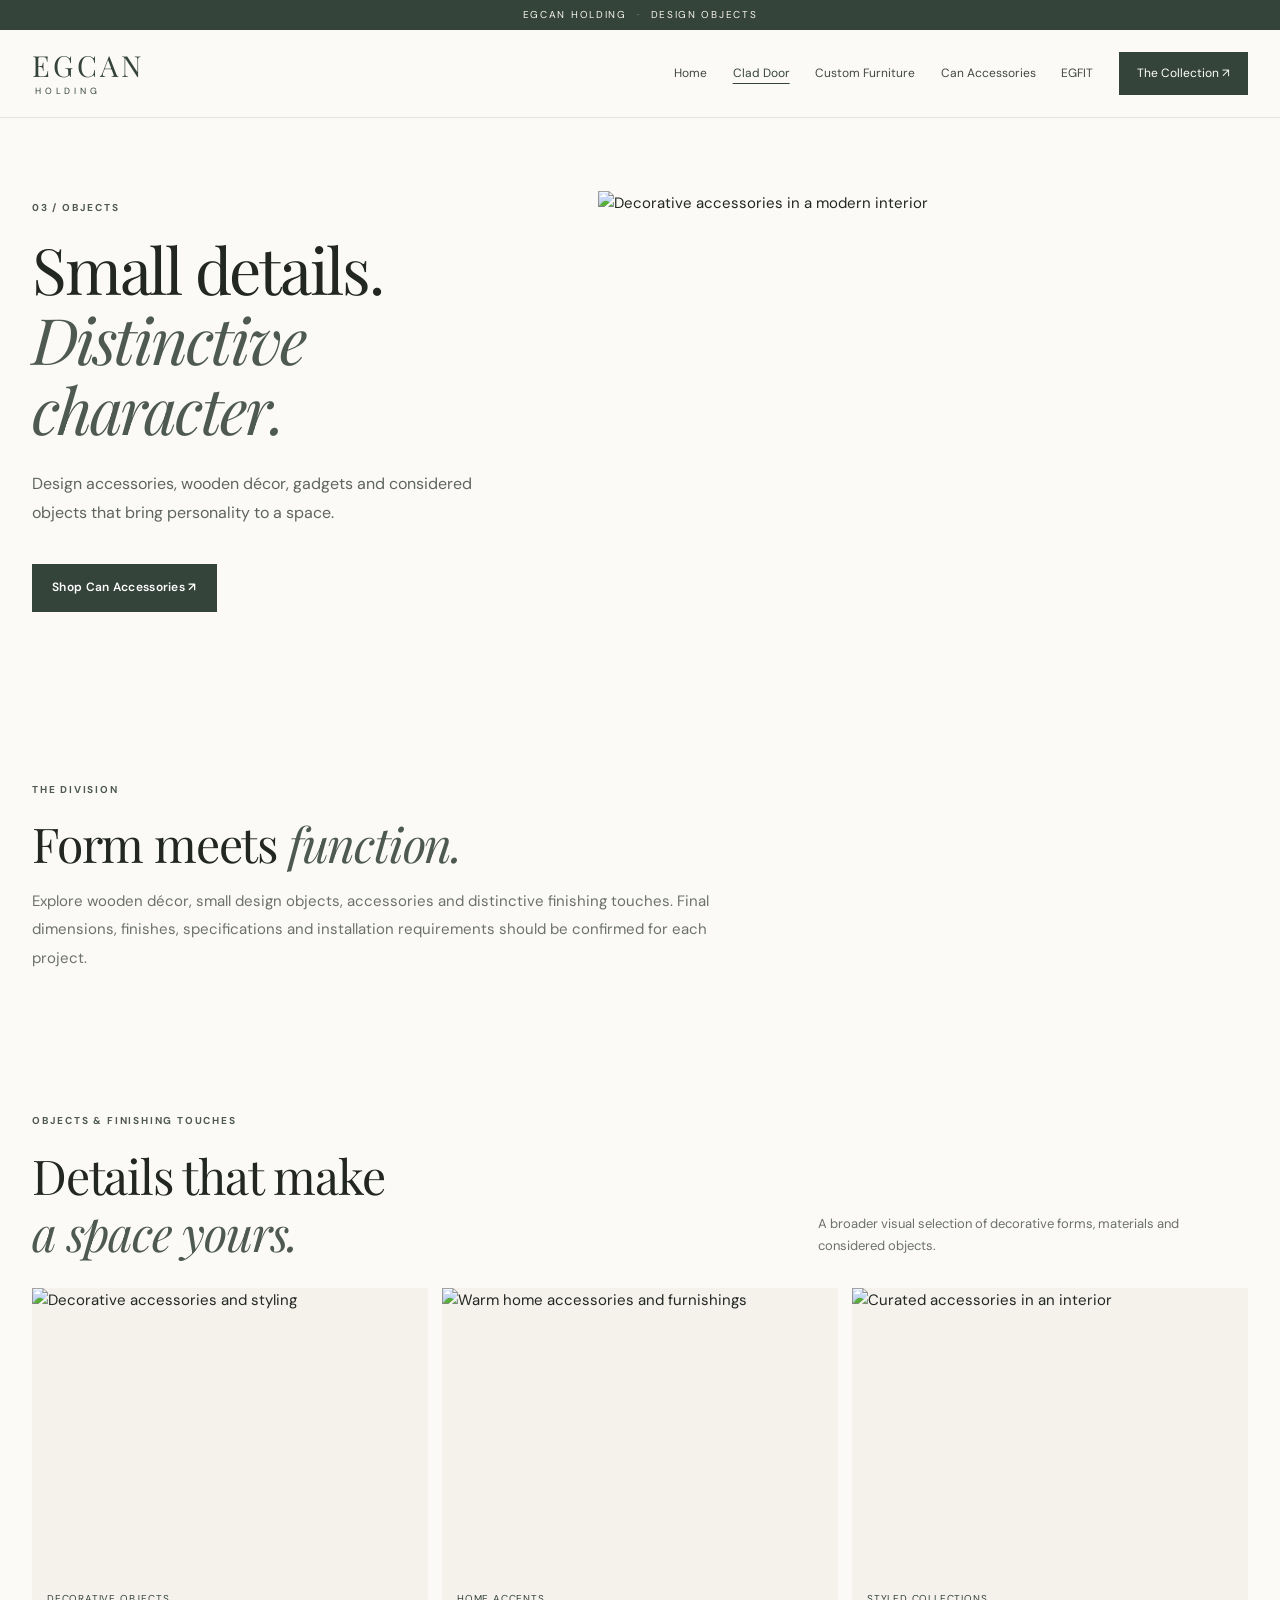
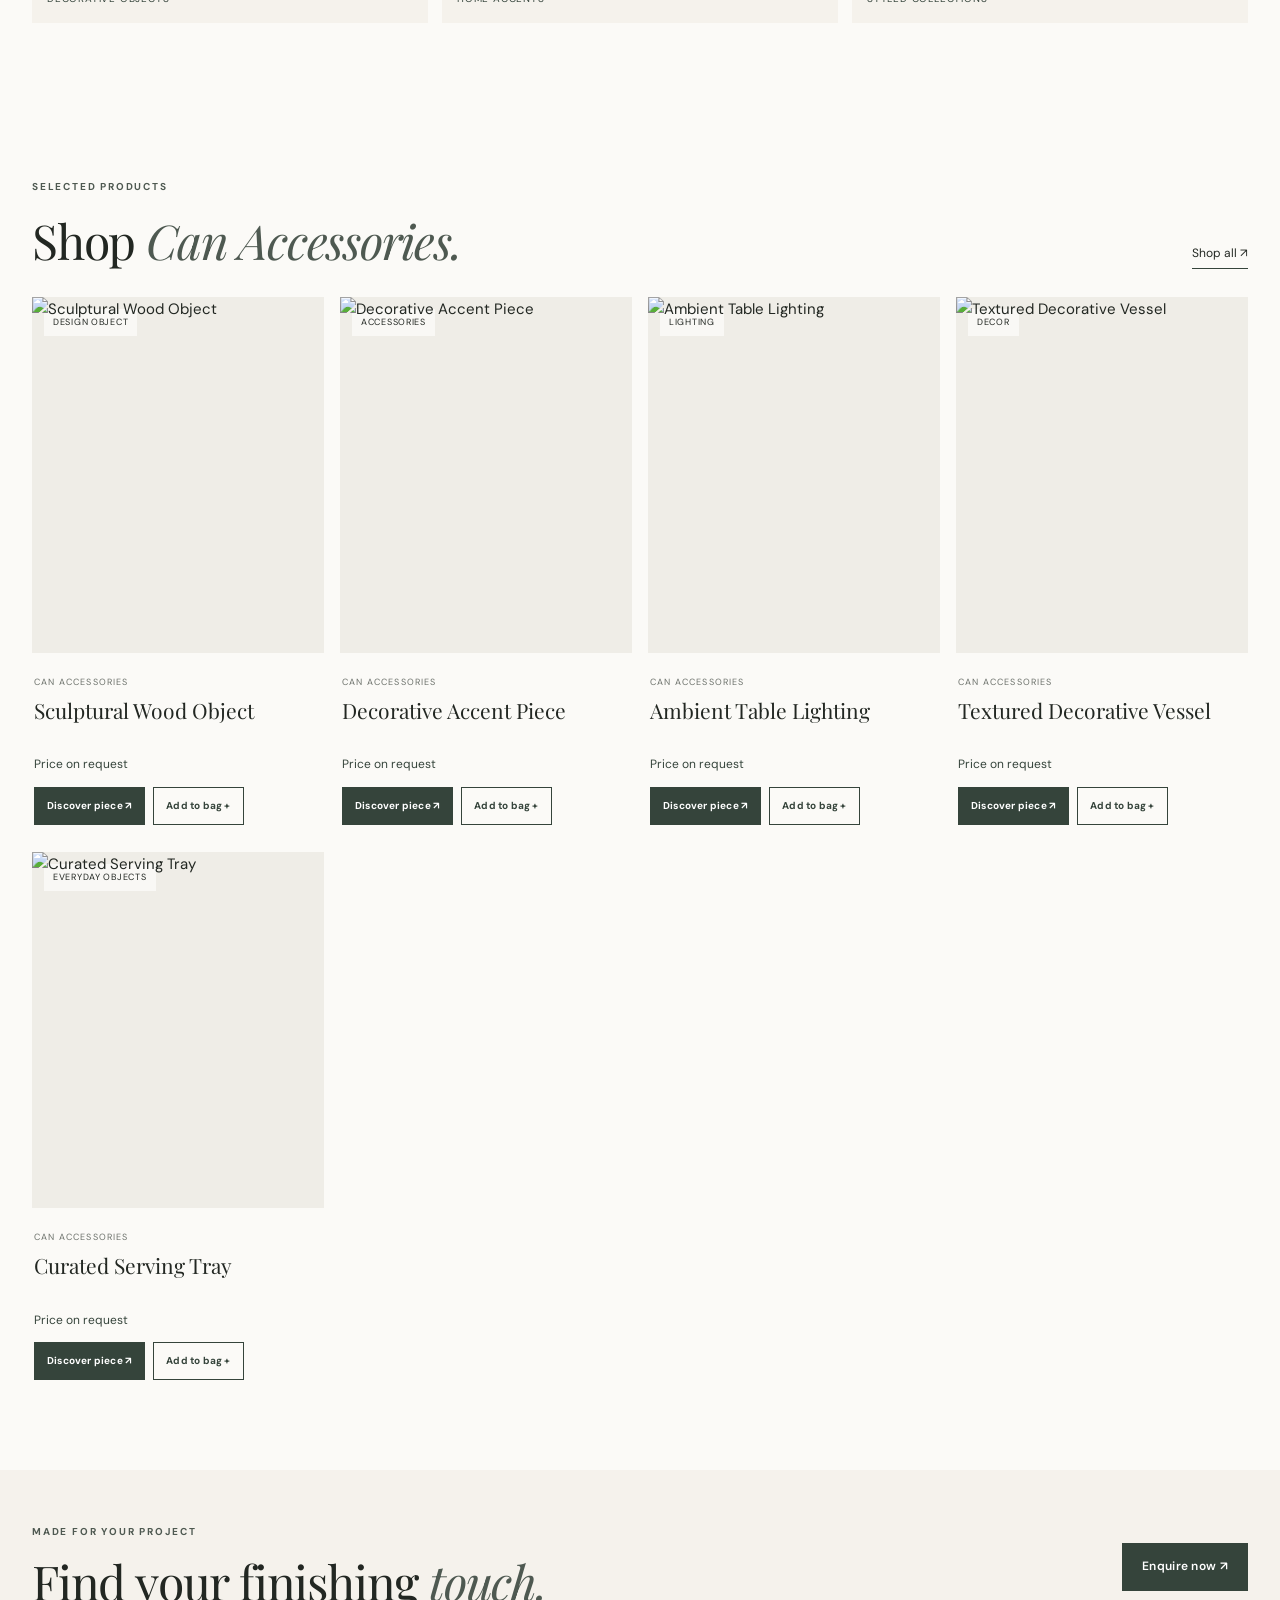
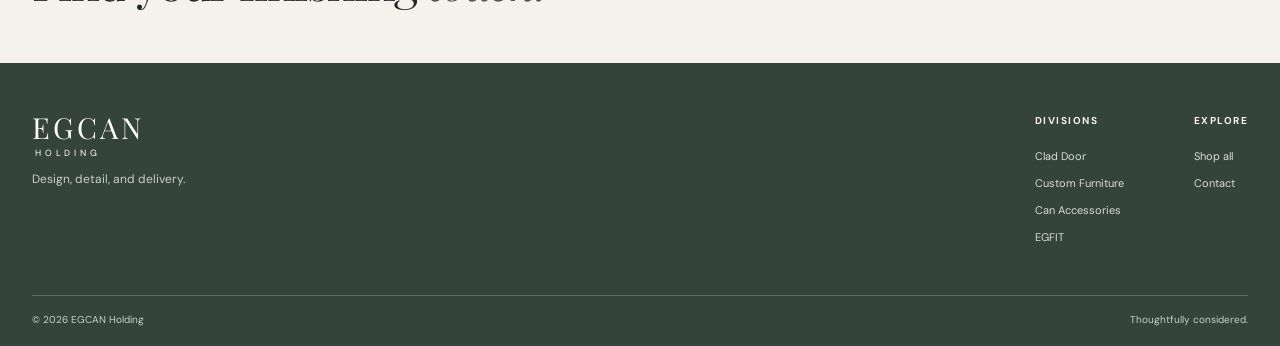
==== commit a128c738: "Add files via upload" ====
--- a/can-accessories.html
+++ b/can-accessories.html
@@ -1,10 +1,27 @@
-<!doctype html>
-<html lang="en"><head><meta charset="utf-8"><meta name="viewport" content="width=device-width,initial-scale=1,viewport-fit=cover"><meta name="theme-color" content="#35443b"><meta name="description" content="Wood décor, gadgets and distinctive home accessories from EGCAN Holding."><title>Can Accessories | EGCAN Holding</title><link rel="preconnect" href="https://images.unsplash.com"><link rel="preconnect" href="https://fonts.googleapis.com"><link rel="preconnect" href="https://fonts.gstatic.com" crossorigin><link href="https://fonts.googleapis.com/css2?family=Cormorant+Garamond:wght@400;500;600&family=Manrope:wght@400;500;600;700&display=swap" rel="stylesheet"><link rel="stylesheet" href="styles.css?v=8"><script src="script.js" defer></script></head><body><div class="announcement"><span>EGCAN / EGYPT</span><span>Wood décor · Gadgets · Objects</span></div>
-<header class="site-header"><a class="brand" href="index.html" aria-label="EGCAN Holding home"><img src="egcan-logo-middle.png" alt="EGCAN Holding"><span class="brand-fallback" hidden>EGCAN</span></a>
-<button class="menu-toggle" aria-label="Open navigation" aria-expanded="false"><span></span><span></span><span></span></button>
-<nav class="nav" aria-label="Main navigation"><a href="index.html" >Home</a><a href="clad-door.html" >Clad Door</a><a href="custom-furniture.html" >Custom Furniture</a><a href="can-accessories.html" aria-current="page">Accessories</a><a href="egfit.html" >EGFIT</a><a href="shop.html" >Shop</a><a class="nav-contact" href="#contact" data-inquiry-open data-product="General project enquiry">Enquire ↗</a><button class="bag-button" type="button" data-cart-open>Bag <span class="cart-count" data-cart-count>0</span></button></nav></header><main><section class="division-hero"><div class="division-hero-copy"><p class="eyebrow">03 / OBJECTS & DETAILS</p><h1>Small details.<br><em>Distinctive character.</em></h1><p class="lead">Wood décor, gadgets and considered accessories that bring personality, function and warmth to a room.</p><div class="hero-actions"><a class="button button-dark" href="#process">Explore the collection ↘</a><a class="text-link" href="shop.html?category=Can%20Accessories">Browse accessories ↗</a></div></div><img src="https://images.unsplash.com/photo-1618221195710-dd6b41faaea6?auto=format&fit=crop&w=1400&q=85" alt="Decorative objects and accessories in a contemporary interior"></section>
-<section class="division-intro-band"><p class="eyebrow">THE FINISHING TOUCH</p><h2>Small objects can make a space feel personal.</h2><p>Browse illustrative product concepts and enquire about the actual range, finishes, availability and specifications.</p></section>
-<section class="eg-section" id="process"><p class="eyebrow">FROM OBJECT TO ATMOSPHERE</p><h2>Consider the <em>details.</em></h2><p class="section-lead">A small gallery that shows how materials, placement and styling contribute to a considered interior.</p><div class="eg-stage-grid"><article class="eg-stage"><div class="eg-stage-media"><img src="https://images.unsplash.com/photo-1618221195710-dd6b41faaea6?auto=format&fit=crop&w=1400&q=85" alt="Decorative accessory styling reference" loading="lazy"><span class="eg-stage-number">01 / 04</span></div><div class="eg-stage-copy"><h3>Purpose & placement</h3><p>Decide where the piece will live and how it should function in the room.</p></div></article><article class="eg-stage"><div class="eg-stage-media"><img src="https://images.unsplash.com/photo-1616486029423-aaa4789e8c9a?auto=format&fit=crop&w=1400&q=85" alt="Accessory material reference" loading="lazy"><span class="eg-stage-number">02 / 04</span></div><div class="eg-stage-copy"><h3>Material & texture</h3><p>Explore natural textures, tonal finishes and tactile details.</p></div></article><article class="eg-stage"><div class="eg-stage-media"><img src="https://images.unsplash.com/photo-1615874694520-474822394e73?auto=format&fit=crop&w=1400&q=85" alt="Decorative objects in a modern interior" loading="lazy"><span class="eg-stage-number">03 / 04</span></div><div class="eg-stage-copy"><h3>Shape the composition</h3><p>Think about scale, color and how objects work together.</p></div></article><article class="eg-stage"><div class="eg-stage-media"><img src="https://images.unsplash.com/photo-1618220179428-22790b461013?auto=format&fit=crop&w=1400&q=85" alt="Styled shelves and accessories" loading="lazy"><span class="eg-stage-number">04 / 04</span></div><div class="eg-stage-copy"><h3>The finishing layer</h3><p>Choose pieces that complement the room rather than compete with it.</p></div></article></div></section>
-<section class="eg-section" style="background:#e7e1d6"><div class="section-heading"><div><p class="eyebrow">SELECTED CONCEPTS</p><h2>Explore the <em>objects.</em></h2></div><a class="text-link" href="shop.html?category=Can%20Accessories">View all accessories ↗</a></div><div class="product-grid" data-product-grid data-category="Can Accessories" data-limit="5"></div></section>
-<section class="contact-section" id="contact"><div class="contact-layout"><div class="contact-content"><p class="eyebrow">LET'S BEGIN</p><h2>Looking for the finishing touch?<br><em>Let's talk.</em></h2><p>Tell us a little about the space, scope or item you have in mind. We'll follow up to discuss the next step.</p><div class="contact-note">For homeowners, designers, architects, retailers and project teams.</div></div><form class="inquiry-form" id="inquiryForm"><div class="form-row"><label for="name">Your name *</label><input id="name" name="name" autocomplete="name" required placeholder="Full name"></div><div class="form-row"><label for="email">Email address *</label><input id="email" name="email" type="email" autocomplete="email" required placeholder="you@example.com"></div><div class="form-row"><label for="phone">Phone / WhatsApp</label><input id="phone" name="phone" autocomplete="tel" placeholder="Include country code"></div><div class="form-row"><label for="service">I'm interested in</label><select id="service" name="service"><option>Can Accessories</option><option>Clad Door</option><option>Custom Furniture / EG Bespoke</option><option>Can Accessories</option><option>EGFIT — Store Fit-out</option><option>Multiple services / project enquiry</option></select></div><div class="form-row full"><label for="message">Tell us about your project *</label><textarea id="message" name="message" rows="4" required placeholder="Dimensions, materials, scope, quantities or timeline…"></textarea></div><div class="form-row full"><button class="button button-dark" type="submit">Prepare enquiry ↗</button></div><p class="form-status" data-form-status id="formStatus" role="status" aria-live="polite"></p><p class="form-note">The form stays on this page. Submitting prepares an email to the EGCAN inbox configured in script.js.</p></form></div></section></main><footer class="site-footer"><div class="footer-brand"><a class="brand" href="index.html"><img src="egcan-logo-middle.png" alt="EGCAN Holding"><span class="brand-fallback" hidden>EGCAN</span></a><p>Thoughtfully made. Intentionally chosen.</p></div><div class="footer-links"><div><b>Divisions</b><a href="clad-door.html">Clad Door</a><a href="custom-furniture.html">Custom Furniture</a><a href="can-accessories.html">Can Accessories</a><a href="egfit.html">EGFIT</a></div><div><b>Explore</b><a href="shop.html">Shop all</a><a href="#contact" data-inquiry-open data-product="General project enquiry">Contact / Enquire</a></div></div><div class="footer-bottom"><span>© <span data-year></span> EGCAN Holding · Egypt</span><span>Photography is illustrative; specifications are confirmed by enquiry.</span></div></footer><div class="cart-backdrop" data-cart-backdrop></div><aside class="cart-drawer" data-cart-drawer aria-hidden="true"><div class="cart-head"><div><p class="eyebrow">Your selections</p><h2>Your bag <span data-cart-count>0</span></h2></div><button class="icon-button" data-cart-close aria-label="Close bag">×</button></div><div class="cart-items" data-cart-items></div><div class="cart-footer"><p class="cart-note">Prices, specifications and availability are confirmed by the team. This is a front-end demo bag, not a payment checkout.</p><a class="button button-dark button-full" data-checkout href="mailto:hello@egcan.example">Send enquiry ↗</a></div></aside>
-<div class="eg-modal-backdrop" data-inquiry-modal aria-hidden="true" role="dialog" aria-modal="true" aria-labelledby="modalTitle"><div class="eg-modal"><button class="eg-modal-close" type="button" data-modal-close aria-label="Close enquiry form">×</button><p class="eyebrow">EGCAN / PROJECT ENQUIRY</p><h2 id="modalTitle">Tell us what you're imagining.</h2><p>Share a few details. This form opens inside the website; after submitting, your email app is used to send the enquiry.</p><form class="inquiry-form" data-modal-form><div class="form-row"><label for="modalName">Your name *</label><input id="modalName" name="name" required autocomplete="name" placeholder="Full name"></div><div class="form-row"><label for="modalEmail">Email address *</label><input id="modalEmail" name="email" type="email" required autocomplete="email" placeholder="you@example.com"></div><div class="form-row"><label for="modalPhone">Phone / WhatsApp</label><input id="modalPhone" name="phone" autocomplete="tel" placeholder="Include country code"></div><div class="form-row"><label for="modalProduct">Product / service</label><input id="modalProduct" name="product" placeholder="What are you interested in?"></div><div class="form-row full"><label for="modalMessage">Project details *</label><textarea id="modalMessage" name="message" required placeholder="Dimensions, finish, quantities, timing or questions"></textarea></div><div class="form-row full"><button class="button button-dark" type="submit">Prepare enquiry ↗</button></div><p class="form-status" data-form-status role="status" aria-live="polite"></p><p class="form-note">Before launch, replace hello@egcan.example in script.js with the approved EGCAN enquiry inbox.</p></form></div></div></body></html>+<!doctype html><html lang="en"><head><meta charset="utf-8"><meta name="viewport" content="width=device-width, initial-scale=1, viewport-fit=cover"><meta name="theme-color" content="#35443b"><title>Can Accessories | EGCAN Holding</title><link rel="preconnect" href="https://fonts.googleapis.com"><link href="https://fonts.googleapis.com/css2?family=DM+Sans:wght@400;500;600;700&family=Playfair+Display:wght@400;500;600&display=swap" rel="stylesheet"><link rel="stylesheet" href="styles.css"><script src="script.js" defer></script></head><body><div class="announcement">EGCAN HOLDING <span>·</span> Design objects</div><header class="site-header"><a class="brand" href="index.html"><span class="brand-mark">EGCAN</span><span class="brand-sub">HOLDING</span></a><button class="menu-toggle" aria-expanded="false" aria-controls="primary-nav" aria-label="Open navigation"><span></span><span></span><span></span></button><nav class="nav" id="primary-nav"><a href="index.html">Home</a><a href="clad-door.html" aria-current="page">Clad Door</a><a href="custom-furniture.html">Custom Furniture</a><a href="can-accessories.html">Can Accessories</a><a href="egfit.html">EGFIT</a><a class="nav-shop" href="shop.html">The Collection ↗</a></nav></header><main><section class="division-hero"><div class="division-hero-copy"><p class="eyebrow">03 / Objects</p><h1>Small details.<br><em>Distinctive character.</em></h1><p class="lead">Design accessories, wooden décor, gadgets and considered objects that bring personality to a space.</p><a class="button button-dark" href="shop.html?category=Can%20Accessories">Shop Can Accessories ↗</a></div><img src="https://images.unsplash.com/photo-1618221195710-dd6b41faaea6?auto=format&fit=crop&w=1500&q=85" alt="Decorative accessories in a modern interior"></section><section class="section"><p class="eyebrow">The division</p><h2>Form meets <em>function.</em></h2><p class="body-copy">Explore wooden décor, small design objects, accessories and distinctive finishing touches. Final dimensions, finishes, specifications and installation requirements should be confirmed for each project.</p></section>
+<section class="section visual-gallery-section">
+  <div class="process-heading"><div><p class="eyebrow">Objects & finishing touches</p><h2>Details that make<br><em>a space yours.</em></h2></div><p class="section-note">A broader visual selection of decorative forms, materials and considered objects.</p></div>
+  <div class="visual-gallery accessory-gallery">
+    <figure><img src="https://images.unsplash.com/photo-1618221195710-dd6b41faaea6?auto=format&fit=crop&w=1000&q=85" alt="Decorative accessories and styling" loading="lazy"><figcaption>Decorative objects</figcaption></figure>
+    <figure><img src="https://images.unsplash.com/photo-1616486338812-3dadae4b4ace?auto=format&fit=crop&w=900&q=85" alt="Warm home accessories and furnishings" loading="lazy"><figcaption>Home accents</figcaption></figure>
+    <figure><img src="https://images.unsplash.com/photo-1600210492486-724fe5c67fb0?auto=format&fit=crop&w=900&q=85" alt="Curated accessories in an interior" loading="lazy"><figcaption>Styled collections</figcaption></figure>
+  </div>
+</section>
+
+<section class="section shop-preview-head"><div><p class="eyebrow">Selected products</p><h2>Shop <em>Can Accessories.</em></h2></div><a class="text-link" href="shop.html?category=Can%20Accessories">Shop all ↗</a></section><section class="product-grid" data-product-grid data-category="Can Accessories"></section><section class="cta-strip"><div><p class="eyebrow">Made for your project</p><h2>Find your finishing <em>touch.</em></h2></div><a class="button button-dark" href="#enquiry" data-open-enquiry>Enquire now ↗</a></section></main><footer class="site-footer"><div class="footer-brand"><a class="brand brand-footer" href="index.html"><span class="brand-mark">EGCAN</span><span class="brand-sub">HOLDING</span></a><p>Design, detail, and delivery.</p></div><div class="footer-links"><div><b>Divisions</b><a href="clad-door.html">Clad Door</a><a href="custom-furniture.html">Custom Furniture</a><a href="can-accessories.html">Can Accessories</a><a href="egfit.html">EGFIT</a></div><div><b>Explore</b><a href="shop.html">Shop all</a><a href="#enquiry" data-open-enquiry>Contact</a></div></div><div class="footer-bottom"><span>© <span data-year></span> EGCAN Holding</span><span>Thoughtfully considered.</span></div></footer><div class="cart-backdrop" data-cart-backdrop></div><aside class="cart-drawer" data-cart-drawer aria-hidden="true"><div class="cart-head"><div><p class="eyebrow">Your selections</p><h2>Your bag <span data-cart-count>0</span></h2></div><button class="icon-button" data-cart-close aria-label="Close bag">×</button></div><div class="cart-items" data-cart-items></div><div class="cart-footer"><p class="cart-note">Pricing and availability are confirmed by our team.</p><a class="button button-dark button-full" data-checkout href="#enquiry" data-open-enquiry>Send enquiry ↗</a></div></aside>
+<div class="enquiry-backdrop" data-enquiry-backdrop aria-hidden="true"></div>
+<section class="enquiry-modal" id="enquiry" role="dialog" aria-modal="true" aria-labelledby="enquiry-title" aria-hidden="true">
+  <button class="icon-button enquiry-close" type="button" data-enquiry-close aria-label="Close enquiry">×</button>
+  <p class="eyebrow">Start a conversation</p><h2 id="enquiry-title">Tell us about your <em>project.</em></h2>
+  <p class="enquiry-intro">Share a few details and your enquiry will be prepared for the EGCAN team.</p>
+  <form class="enquiry-form" data-enquiry-form>
+    <div class="form-two"><label>Your name<input name="name" autocomplete="name" required placeholder="Full name"></label><label>Email address<input name="email" type="email" autocomplete="email" required placeholder="you@example.com"></label></div>
+    <div class="form-two"><label>Phone number<input name="phone" type="tel" autocomplete="tel" placeholder="+20"></label><label>I'm interested in<select name="interest"><option>General enquiry</option><option>Clad Door</option><option>Custom Furniture / EG Bespoke</option><option>Can Accessories</option><option>EGFIT — store fit-out</option></select></label></div>
+    <label>Tell us a little more<textarea name="message" rows="4" placeholder="Project type, location, dimensions, ideas or products..."></textarea></label>
+    <button class="button button-dark button-full" type="submit">Prepare enquiry ↗</button>
+    <p class="form-note">This static website prepares an email using your device's email app. A live form inbox requires a configured form service or website backend.</p>
+    <p class="form-status" data-form-status role="status"></p>
+  </form>
+</section>
+
+</body></html>
--- a/styles.css
+++ b/styles.css
@@ -1,4 +1,58 @@
-/* EGCAN Holding — responsive editorial design system, upgrade v2 */
-@import url('https://fonts.googleapis.com/css2?family=Cormorant+Garamond:wght@400;500;600&family=Manrope:wght@400;500;600;700&display=swap');
-:root{--ink:#202622;--green:#35443b;--green2:#4e5951;--paper:#f4f2ed;--cream:#e7e1d6;--white:#fbfaf7;--muted:#737a73;--line:rgba(32,38,34,.16);--serif:'Cormorant Garamond',Georgia,serif;--sans:'Manrope',Arial,sans-serif;--page:min(1320px,calc(100% - 64px))}
-*{box-sizing:border-box}html{scroll-behavior:smooth;scroll-padding-top:95px}body{margin:0;background:var(--paper);color:var(--ink);font-family:var(--sans);font-size:14px;line-height:1.65;-webkit-font-smoothing:antialiased}body.modal-open,body.cart-open{overflow:hidden}a{color:inherit;text-decoration:none}img{display:block;max-width:100%;height:auto}button,input,select,textarea{font:inherit}button,a{-webkit-tap-highlight-color:transparent}button{cursor:pointer}.announcement{min-height:31px;background:var(--ink);color:#eeeae2;display:flex;justify-content:space-between;align-items:center;padding:6px 5.5%;font-size:9px;letter-spacing:.17em;text-transform:uppercase}.announcement span{opacity:.62}.site-header{position:sticky;top:0;z-index:50;display:flex;align-items:center;justify-content:space-between;gap:24px;min-height:82px;padding:12px max(32px,calc((100vw - 1320px)/2));background:rgba(244,242,237,.96);border-bottom:1px solid var(--line);backdrop-filter:blur(14px)}.brand{display:flex;align-items:center;gap:12px;min-width:135px;color:var(--green)}.brand img{width:135px;height:auto;max-height:56px;object-fit:contain;object-position:left center}.brand-fallback{font:500 26px var(--serif);letter-spacing:.12em}.brand-sub{display:block;font-size:8px;letter-spacing:.32em;margin-top:5px}.nav,.main-nav{display:flex;align-items:center;gap:clamp(12px,2vw,28px)}.nav a,.main-nav a{font-size:11px;color:#454b45;white-space:nowrap}.nav a:hover,.nav a[aria-current=page],.main-nav a:hover{color:#9b7955}.nav-shop,.nav-contact{padding:12px 15px;background:var(--green);color:#fff!important}.menu-toggle{display:none;background:transparent;border:0;padding:10px}.menu-toggle span{display:block;width:23px;height:1.5px;background:var(--green);margin:5px}.page-wrap{width:var(--page);margin:0 auto}.eyebrow{font-size:9px;letter-spacing:.19em;text-transform:uppercase;color:var(--green2);font-weight:700;margin:0 0 17px}.hero,.home-hero{width:var(--page);margin:auto;min-height:610px;display:grid;grid-template-columns:.9fr 1.1fr;align-items:center;gap:6%;padding:55px 0 70px;position:relative}.hero-copy{align-self:center;max-width:570px}.hero h1,.division-hero h1,.shop-hero h1{font:400 clamp(48px,6vw,82px)/.99 var(--serif);letter-spacing:-.045em;margin:0 0 24px}.hero h1 em,.division-hero h1 em,.shop-hero h1 em,h2 em{font-weight:400;color:var(--green2)}.hero-intro,.lead{font-size:14px;line-height:1.9;color:#626a63;max-width:480px}.hero-actions,.button-row{display:flex;align-items:center;gap:18px;flex-wrap:wrap;margin-top:28px}.button{display:inline-flex;align-items:center;justify-content:center;gap:22px;min-height:46px;padding:13px 18px;border:1px solid transparent;font-size:10px;font-weight:700;letter-spacing:.025em;transition:background .2s,color .2s,border-color .2s,transform .2s}.button:hover{transform:translateY(-2px)}.button-dark{background:var(--green);color:#fff}.button-dark:hover{background:#26352c}.button-light{background:#f6f2e9;color:var(--green)}.button-outline{border-color:var(--line);color:var(--green)}.text-link,.under-link{font-size:10px;border-bottom:1px solid var(--green);padding-bottom:5px}.hero-index{display:flex;gap:20px;margin-top:55px;font-size:8px;letter-spacing:.14em;text-transform:uppercase;color:#7b8079}.hero-visual{position:relative;min-width:0}.hero-image-wrap,.hero-visual>img{height:480px;position:relative;overflow:hidden;background:#d1ccc2;box-shadow:0 24px 55px #242a251a}.hero-image-wrap>img,.hero-visual>img{width:100%;height:100%;object-fit:cover;transition:transform .65s}.hero-image-wrap:hover>img{transform:scale(1.04)}.image-overlay{position:absolute;inset:0;background:linear-gradient(180deg,transparent 45%,rgba(20,25,21,.52))}.image-label{position:absolute;left:20px;right:20px;bottom:20px;display:flex;justify-content:space-between;gap:12px;color:#fff;font-size:8px;letter-spacing:.12em;text-transform:uppercase}.floating-note{position:absolute;top:28px;left:-22px;background:var(--cream);padding:14px 18px;box-shadow:0 10px 25px #252d2917;font-size:10px}.hero-bottom-rule{position:absolute;bottom:0;left:0;right:0;border-bottom:1px solid var(--line)}.intro-strip{padding:70px 9%;display:grid;grid-template-columns:.6fr 1.2fr 1fr auto;gap:28px;align-items:start;border-bottom:1px solid var(--line)}.intro-statement{font-size:clamp(26px,3.4vw,42px);line-height:1.2;letter-spacing:-.04em;margin:0}.intro-statement span{font-family:var(--serif);font-style:italic;color:#737d72}.intro-description{font-size:11px;line-height:1.9;color:#687069;max-width:320px;margin:4px 0 0}.section,.section-pad{width:var(--page);margin:0 auto;padding:85px 0}.section-heading,.shop-preview-head{display:flex;align-items:end;justify-content:space-between;gap:35px;margin-bottom:38px}.section-heading h2,.section h2,.feature-copy h2,.cta-strip h2,.eg-section h2{font:400 clamp(35px,4.6vw,58px)/1.05 var(--serif);letter-spacing:-.035em;margin:0}.section-heading>p,.section-note{max-width:330px;font-size:12px;line-height:1.8;color:var(--muted);margin:0 0 4px}.division-grid{width:var(--page);margin:0 auto 90px;display:grid;grid-template-columns:repeat(3,minmax(0,1fr));gap:18px}.division-card{background:#ebe8e1;min-width:0;overflow:hidden;transition:box-shadow .3s,transform .3s}.division-card:hover{box-shadow:0 20px 40px #20262216;transform:translateY(-3px)}.division-image{height:300px;position:relative;overflow:hidden;background:#d2cec5}.division-image img{width:100%;height:100%;object-fit:cover;transition:transform .7s;filter:saturate(.78)}.division-card:hover .division-image img{transform:scale(1.05)}.card-index,.product-tag{position:absolute;top:14px;left:14px;background:#f4f2edeb;padding:7px 9px;font-size:8px;letter-spacing:.12em;text-transform:uppercase}.card-arrow{position:absolute;right:14px;bottom:14px;background:var(--paper);width:35px;height:35px;display:grid;place-items:center}.division-body,.division-card-copy{padding:22px}.division-title-row{display:flex;justify-content:space-between;gap:10px;align-items:center}.division-title-row h3{font:400 25px var(--serif);margin:0}.division-body p,.division-card p{font-size:11px;line-height:1.85;color:var(--muted)}.division-body .under-link{display:inline-block;margin-top:8px}.manifesto,.feature-band{display:grid;grid-template-columns:1fr 1fr;background:var(--green);color:#f5f2ec}.manifesto-image,.feature-image{position:relative;min-height:510px;overflow:hidden}.manifesto-image img{width:100%;height:100%;object-fit:cover;filter:saturate(.6);opacity:.85}.manifesto-copy,.feature-copy{padding:clamp(42px,7vw,100px);align-self:center}.manifesto-copy .eyebrow,.feature-copy .eyebrow{color:#d7d6ca}.manifesto h2{font:400 clamp(42px,5vw,67px)/1.03 var(--serif);margin:0 0 24px}.manifesto h2 em,.feature-copy h2 em{color:#d6d9d0}.manifesto-copy>p:not(.eyebrow),.feature-copy>p:not(.eyebrow){font-size:12px;line-height:1.9;color:#d3d6ce;max-width:410px;margin-bottom:28px}.capability-list{border-top:1px solid var(--line)}.capability-item{display:grid;grid-template-columns:60px 1.3fr 1fr 30px;align-items:center;gap:20px;padding:24px 0;border-bottom:1px solid var(--line);transition:padding .25s}.capability-item:hover{padding-left:10px;color:#718071}.cap-number,.cap-desc{font-size:9px;letter-spacing:.1em;color:#858a82}.cap-title{font-size:clamp(17px,2vw,24px)}.cap-plus{font-size:20px;justify-self:end}.division-details{display:grid;grid-template-columns:repeat(3,1fr);background:#e8e5de;border-block:1px solid var(--line)}.detail-panel{padding:40px 8%;border-right:1px solid var(--line)}.detail-panel:last-child{border:0}.detail-label{font-size:8px;letter-spacing:.18em;color:#7d837b}.detail-panel h2{font:400 29px var(--serif);margin:17px 0}.detail-panel p{font-size:11px;line-height:1.9;color:#687068;min-height:75px}.division-hero{width:var(--page);margin:0 auto;display:grid;grid-template-columns:.88fr 1.12fr;gap:6%;align-items:center;padding:55px 0 68px}.division-hero-copy{padding:15px 0}.division-hero>img,.division-hero-visual>img{width:100%;height:465px;object-fit:cover}.division-hero .button{margin-top:20px}.back-link{display:inline-block;font-size:10px;color:var(--muted);margin-bottom:22px}.body-copy{max-width:730px;color:var(--muted);line-height:1.9}.division-intro-band{background:var(--cream);padding:65px max(32px,calc((100vw - 1320px)/2));}.division-intro-band h2{font:400 clamp(28px,3.5vw,45px)/1.2 var(--serif);max-width:920px;margin:0 0 16px}.division-intro-band>p:last-child{max-width:700px;color:var(--muted);font-size:12px;line-height:1.9}.eg-section{padding:clamp(50px,7vw,95px) max(32px,calc((100vw - 1320px)/2))}.eg-section .section-lead{max-width:690px;color:var(--muted);font-size:12px;line-height:1.9;margin:16px 0 34px}.eg-stage-grid{display:grid;grid-template-columns:repeat(4,minmax(0,1fr));gap:14px}.eg-stage{background:#fff;min-width:0}.eg-stage-media{position:relative;aspect-ratio:.78;overflow:hidden;background:#e6e2da}.eg-stage-media img{width:100%;height:100%;object-fit:cover;transition:transform .6s}.eg-stage:hover img{transform:scale(1.04)}.eg-stage-number{position:absolute;left:12px;top:12px;background:#fbfaf7ed;padding:6px 8px;font-size:8px;letter-spacing:.12em}.eg-stage-copy{padding:16px}.eg-stage-copy h3{font:500 22px/1.2 var(--serif);margin:0 0 8px}.eg-stage-copy p{font-size:10px;line-height:1.8;color:var(--muted);margin:0}.eg-project-grid{display:grid;grid-template-columns:1fr 1fr;gap:16px;margin-top:28px}.eg-project-card{position:relative;aspect-ratio:1.35;overflow:hidden;background:#ddd}.eg-project-card img{width:100%;height:100%;object-fit:cover;transition:transform .6s}.eg-project-card:hover img{transform:scale(1.04)}.eg-project-label{position:absolute;bottom:0;left:0;right:0;background:linear-gradient(transparent,#161b17cc);color:#fff;padding:42px 18px 18px;font-size:11px;letter-spacing:.05em}.services-grid{display:grid;grid-template-columns:repeat(2,minmax(0,1fr));gap:14px;padding-top:18px}.service-card{padding:28px;background:var(--cream);min-height:175px}.service-card>span{font-size:10px;color:var(--green2);letter-spacing:.15em}.service-card h3{font:400 24px/1.3 var(--serif);margin:12px 0 8px}.service-card p{font-size:11px;color:var(--muted);margin:0;max-width:480px}.shop-hero{background:var(--cream);text-align:center;padding:65px 24px 55px}.shop-hero h1{font-size:clamp(44px,6vw,72px);margin-bottom:14px}.shop-hero>p:last-child{max-width:620px;margin:0 auto;color:var(--muted);font-size:12px;line-height:1.8}.shop-controls{width:var(--page);margin:0 auto;padding:27px 0;display:flex;justify-content:space-between;align-items:center;gap:20px}.filter-list{display:flex;gap:8px;flex-wrap:wrap}.filter-button{border:1px solid var(--line);background:transparent;color:var(--ink);font-size:10px;padding:10px 14px;min-height:40px}.filter-button.active{background:var(--green);border-color:var(--green);color:#fff}.bag-button{border:1px solid var(--line);background:var(--cream);font-size:10px;padding:10px 14px;min-height:40px;white-space:nowrap}.bag-button span,.cart-count{display:inline-grid;place-items:center;border-radius:50%;min-width:21px;height:21px;background:var(--green);color:white;margin-left:6px;padding:0 5px}.product-grid{width:var(--page);margin:0 auto 85px;display:grid;grid-template-columns:repeat(4,minmax(0,1fr));gap:24px 16px}.product-card{min-width:0;position:relative}.product-card-image{display:block;position:relative;background:#efede7;overflow:hidden;aspect-ratio:.82}.product-card-image img{width:100%;height:100%;object-fit:cover;transition:opacity .25s,transform .55s}.product-card-image .product-alt{position:absolute;inset:0;opacity:0}.product-card:hover .product-card-image .product-alt,.product-card:focus-within .product-card-image .product-alt{opacity:1}.product-card:hover .product-card-image .product-main,.product-card:focus-within .product-card-image .product-main{opacity:0}.product-card:hover .product-card-image img{transform:scale(1.035)}.product-card-copy{padding:13px 0}.product-category{font-size:8px;text-transform:uppercase;letter-spacing:.13em;color:var(--muted)}.product-card h3{font:400 23px/1.25 var(--serif);margin:5px 0}.product-price{font-size:10px;color:var(--green);margin:3px 0 12px}.product-card-actions{display:flex;gap:7px;align-items:center;flex-wrap:wrap}.small-button{display:inline-flex;align-items:center;justify-content:center;min-height:37px;padding:9px 11px;font-size:9px;font-weight:700;letter-spacing:.02em;border:1px solid var(--green);background:var(--green);color:white}.small-button.secondary{background:transparent;color:var(--green)}.cta-strip{background:var(--cream);padding:50px max(32px,calc((100vw - 1320px)/2));display:flex;align-items:center;justify-content:space-between;gap:30px}.cta-strip h2{font-size:clamp(33px,4vw,48px)}.site-footer{background:var(--ink);color:#eeeae2;padding:42px max(32px,calc((100vw - 1320px)/2)) 17px;display:grid;grid-template-columns:1fr 1fr;gap:30px}.footer-brand p{font-size:10px;color:#b8beb6}.footer-links{display:flex;justify-content:flex-end;gap:55px}.footer-links>div{display:flex;flex-direction:column;gap:8px}.footer-links b{font-size:9px;text-transform:uppercase;letter-spacing:.15em;margin-bottom:7px}.footer-links a{font-size:10px;color:#d8ddd7}.footer-bottom{grid-column:1/-1;border-top:1px solid #ffffff30;padding-top:14px;margin-top:8px;display:flex;justify-content:space-between;color:#c8d0c8;font-size:9px}.breadcrumb{width:var(--page);margin:23px auto;color:var(--muted);font-size:10px}.breadcrumb a{text-decoration:underline;text-underline-offset:3px}.product-detail{width:var(--page);margin:0 auto 70px;display:grid;grid-template-columns:1.08fr .92fr;gap:clamp(28px,6vw,80px);align-items:start}.product-main-image{background:#efede7;aspect-ratio:1/1.02}.product-main-image img{width:100%;height:100%;object-fit:cover}.product-thumbnails{display:flex;gap:10px;overflow-x:auto;padding:12px 0 6px}.product-thumbnail{width:78px;height:78px;flex:0 0 78px;border:1px solid transparent;padding:0;background:#efede7}.product-thumbnail.active{border:2px solid var(--green)}.product-thumbnail img{width:100%;height:100%;object-fit:cover}.product-info{padding:20px 0}.product-info h1{font:400 clamp(36px,4vw,52px)/1.1 var(--serif);margin:0 0 10px}.product-info .product-price{font-size:13px;margin:0 0 18px}.product-description{color:var(--muted);font-size:12px;line-height:1.9}.spec-block{border-block:1px solid var(--line);margin:23px 0;padding:18px 0}.spec-block h3{font-size:11px;margin:0 0 10px}.spec-block dl{margin:0;display:grid;grid-template-columns:1fr 1fr;gap:9px 18px}.spec-block dl div{display:flex;flex-direction:column}.spec-block dt{font-size:9px;color:var(--muted)}.spec-block dd{font-size:10px;margin:0}.product-actions{display:flex;flex-wrap:wrap;gap:10px;align-items:end}.qty-label{font-size:10px;color:var(--muted);display:flex;flex-direction:column;gap:5px}.qty-label input{width:76px;min-height:46px;border:1px solid var(--line);padding:8px}.small-note{font-size:9px;color:var(--muted);margin-top:18px}.cart-backdrop,.eg-modal-backdrop{position:fixed;inset:0;background:rgba(20,26,22,.55);z-index:90;opacity:0;visibility:hidden;transition:.22s}.cart-backdrop.open,.eg-modal-backdrop.open{opacity:1;visibility:visible}.cart-drawer{position:fixed;right:0;top:0;height:100dvh;width:min(440px,100%);background:var(--paper);z-index:91;transform:translateX(102%);transition:transform .25s ease;display:flex;flex-direction:column;padding:25px}.cart-drawer.open{transform:translateX(0)}.cart-head{display:flex;align-items:center;justify-content:space-between;border-bottom:1px solid var(--line);padding-bottom:17px}.cart-head .eyebrow{margin-bottom:4px}.cart-head h2{font:400 27px var(--serif);margin:0}.icon-button{border:1px solid var(--line);background:transparent;width:38px;height:38px;font-size:25px;color:var(--green)}.cart-items{overflow:auto;flex:1;padding:12px 0}.cart-empty{font-size:12px;color:var(--muted);padding:20px 0}.cart-item{display:grid;grid-template-columns:72px 1fr auto;gap:12px;padding:13px 0;border-bottom:1px solid var(--line)}.cart-item img{width:72px;height:82px;object-fit:cover;background:var(--cream)}.cart-item h3{font:400 17px/1.25 var(--serif);margin:3px 0}.cart-item p{font-size:9px;color:var(--muted);margin:0}.cart-item input{width:52px;padding:5px;border:1px solid var(--line);margin-top:8px}.cart-remove{background:none;border:0;color:var(--muted);font-size:18px}.cart-footer{padding-top:15px;border-top:1px solid var(--line)}.cart-note{font-size:9px;color:var(--muted)}.no-results{grid-column:1/-1;color:var(--muted);padding:30px 0}.eg-modal-backdrop{display:flex;align-items:center;justify-content:center;padding:18px}.eg-modal{position:relative;background:var(--paper);color:var(--ink);width:min(680px,100%);max-height:92vh;overflow:auto;padding:clamp(24px,4vw,42px);transform:translateY(10px);transition:transform .2s}.eg-modal-backdrop.open .eg-modal{transform:translateY(0)}.eg-modal-close{position:absolute;right:13px;top:10px;border:0;background:none;font-size:28px;color:var(--green)}.eg-modal h2{font:400 clamp(30px,4vw,44px)/1.1 var(--serif);margin:0 25px 10px 0}.eg-modal>p{font-size:11px;color:var(--muted);line-height:1.8}.inquiry-form{display:grid;grid-template-columns:repeat(2,minmax(0,1fr));gap:13px;margin-top:22px}.form-row{display:flex;flex-direction:column;gap:6px}.form-row.full{grid-column:1/-1}.form-row label{font-size:9px;letter-spacing:.04em;color:#4c554c}.form-row input,.form-row select,.form-row textarea{width:100%;min-height:43px;border:1px solid #d4d4ca;background:#fff;color:var(--ink);padding:11px 12px;border-radius:0;font-size:11px}.form-row textarea{min-height:105px;resize:vertical}.form-row button{justify-self:start}.form-status,.form-note{grid-column:1/-1;font-size:10px;line-height:1.7;color:var(--muted);margin:0}.form-status{color:var(--green);font-weight:600}.form-note{font-size:9px}.contact-section{padding:60px max(32px,calc((100vw - 1320px)/2));background:var(--cream)}.contact-layout{display:grid;grid-template-columns:.8fr 1.2fr;gap:7%;align-items:start}.contact-content h2{font:400 clamp(42px,6vw,72px)/.98 var(--serif);letter-spacing:-.05em;margin:0 0 20px}.contact-content>p:not(.eyebrow){font-size:12px;line-height:1.8;color:var(--muted);max-width:370px}.contact-note{font-size:9px;color:var(--muted);margin-top:25px}.reveal{animation:fadeUp .65s both}@keyframes fadeUp{from{opacity:0;transform:translateY(15px)}to{opacity:1;transform:translateY(0)}}@media(max-width:1050px){:root{--page:calc(100% - 44px)}.site-header{padding:12px 22px;min-height:76px}.nav,.main-nav{gap:12px}.nav a,.main-nav a{font-size:10px}.division-grid{grid-template-columns:repeat(2,minmax(0,1fr))}.product-grid{grid-template-columns:repeat(3,minmax(0,1fr))}.hero{min-height:520px}.hero-image-wrap,.hero-visual>img{height:400px}.division-hero>img,.division-hero-visual>img{height:390px}.eg-stage-grid{grid-template-columns:repeat(2,minmax(0,1fr))}}@media(max-width:760px){:root{--page:calc(100% - 36px)}.announcement{font-size:8px;gap:8px}.site-header{min-height:70px;padding:11px 18px}.brand img{width:118px;max-height:46px}.menu-toggle{display:block;z-index:3}.nav,.main-nav{display:none;position:absolute;top:100%;left:0;right:0;background:var(--paper);padding:10px 18px 20px;border-bottom:1px solid var(--line);box-shadow:0 14px 20px #0000000f;flex-direction:column;align-items:stretch;gap:0}.nav.open,.main-nav.open{display:flex}.nav a,.main-nav a{font-size:12px;padding:13px 6px;border-bottom:1px solid #35443b12}.nav .nav-shop,.main-nav .nav-contact{text-align:center;margin-top:10px;padding:13px}.hero{grid-template-columns:1fr;gap:10px;padding:30px 0 58px;min-height:0}.hero-copy{padding:10px 0 24px}.hero h1,.division-hero h1{font-size:clamp(43px,11vw,60px)}.hero-image-wrap,.hero-visual>img{height:62vw;min-height:270px;max-height:430px}.floating-note{left:10px;top:10px}.section,.section-pad{padding:55px 0}.section-heading{display:block}.section-heading>p{margin-top:17px}.division-grid{grid-template-columns:1fr 1fr;gap:10px;margin-bottom:55px}.division-image{height:auto;aspect-ratio:.82}.division-body,.division-card-copy{padding:14px 12px 17px}.division-title-row h3{font-size:22px}.division-body p,.division-card p{font-size:10px}.manifesto,.feature-band{grid-template-columns:1fr}.manifesto-image,.feature-image{min-height:280px;height:62vw}.manifesto-copy,.feature-copy{padding:38px 22px 45px}.intro-strip{padding:45px 22px;grid-template-columns:1fr;gap:13px}.intro-strip .eyebrow{margin:0}.strip-number{writing-mode:initial}.division-details{grid-template-columns:1fr}.detail-panel{border-right:0;border-bottom:1px solid var(--line);padding:30px 22px}.detail-panel p{min-height:0}.capability-item{grid-template-columns:34px 1fr 22px;gap:10px;padding:19px 0}.cap-desc{display:none}.division-hero{grid-template-columns:1fr;gap:24px;padding:34px 0 42px}.division-hero>img,.division-hero-visual>img{height:auto;aspect-ratio:1.08;max-height:440px}.division-intro-band{padding:45px 22px}.eg-section{padding:52px 18px}.eg-section h2{font-size:39px}.eg-stage-grid{grid-template-columns:repeat(2,minmax(0,1fr));gap:10px}.eg-stage-media{aspect-ratio:.78}.eg-stage-copy{padding:12px}.eg-stage-copy h3{font-size:19px}.eg-stage-copy p{font-size:9px}.eg-project-grid{gap:10px}.shop-hero{padding:48px 18px 42px}.shop-controls{align-items:stretch;flex-direction:column;padding:20px 0}.filter-list{gap:6px}.filter-button{padding:9px 10px;font-size:9px}.bag-button{align-self:flex-start}.product-grid{grid-template-columns:repeat(2,minmax(0,1fr));gap:20px 12px;margin-bottom:55px}.product-card-image{aspect-ratio:.76}.product-card h3{font-size:19px}.product-card-copy{padding:10px 0}.product-card-actions{gap:6px}.small-button{font-size:8px;padding:8px 8px;min-height:35px}.cta-strip{padding:36px 18px;align-items:flex-start;flex-direction:column}.site-footer{padding:36px 18px 16px;grid-template-columns:1fr;gap:22px}.footer-links{justify-content:flex-start;gap:40px}.footer-bottom{grid-column:auto;gap:10px;flex-wrap:wrap}.services-grid{grid-template-columns:1fr}.service-card{min-height:0;padding:22px}.product-detail{grid-template-columns:1fr;gap:18px;margin-bottom:40px}.product-info{padding:0}.product-info h1{font-size:39px}.product-thumbnail{width:66px;height:66px;flex-basis:66px}.spec-block dl{grid-template-columns:1fr 1fr}.product-actions .button{flex:1 1 100%}.contact-section{padding:45px 18px}.contact-layout{grid-template-columns:1fr;gap:20px}.inquiry-form{grid-template-columns:1fr}.form-row.full{grid-column:auto}.cart-drawer{padding:19px}.cart-item{grid-template-columns:62px 1fr auto}.cart-item img{width:62px;height:74px}}@media(max-width:390px){:root{--page:calc(100% - 28px)}.division-grid{grid-template-columns:1fr}.division-image{aspect-ratio:1.2}.product-grid{gap:17px 9px}.product-card h3{font-size:17px}.small-button{padding:8px 6px}.eg-stage-grid{gap:8px}.eg-stage-copy h3{font-size:17px}.eg-project-grid{grid-template-columns:1fr}.button{padding:12px 14px}}@media(hover:none){.division-card:hover img,.product-card:hover .product-card-image img{transform:none}}@media(prefers-reduced-motion:reduce){*,*::before,*::after{scroll-behavior:auto!important;animation-duration:.01ms!important;transition-duration:.01ms!important}}
+/* EGCAN Holding responsive website — shared styles */
+:root{--green:#35443b;--green-2:#4e5951;--cream:#f5f2ec;--paper:#fbfaf7;--ink:#222722;--muted:#6c716b;--line:#deded6;--serif:"Playfair Display",Georgia,serif;--sans:"DM Sans",Arial,sans-serif;--page: min(1320px, calc(100% - 64px));}
+*{box-sizing:border-box}html{scroll-behavior:smooth;scroll-padding-top:90px}body{margin:0;background:var(--paper);color:var(--ink);font-family:var(--sans);font-size:15px;line-height:1.65;-webkit-font-smoothing:antialiased}img{display:block;max-width:100%;height:auto}a{color:inherit;text-decoration:none}button,input{font:inherit}button,a{-webkit-tap-highlight-color:transparent}button{cursor:pointer}.announcement{min-height:30px;background:var(--green);color:#f7f4ed;display:flex;align-items:center;justify-content:center;gap:10px;font-size:10px;letter-spacing:.17em;text-transform:uppercase;padding:6px 12px}.announcement span{opacity:.55}.site-header{position:sticky;top:0;z-index:30;display:flex;align-items:center;justify-content:space-between;gap:24px;min-height:88px;padding:16px max(32px,calc((100vw - 1320px)/2));background:rgba(251,250,247,.96);border-bottom:1px solid rgba(53,68,59,.12);backdrop-filter:blur(14px)}.brand{display:inline-flex;flex-direction:column;align-items:flex-start;line-height:1;flex-shrink:0;color:var(--green)}.brand-mark{font-family:var(--serif);font-size:29px;letter-spacing:.12em}.brand-sub{font-size:9px;letter-spacing:.42em;margin-top:7px;padding-left:3px}.nav{display:flex;align-items:center;gap:clamp(14px,2vw,32px)}.nav a{font-size:12px;color:#424841;white-space:nowrap}.nav a:hover,.nav a[aria-current=page]{color:var(--green);text-decoration:underline;text-underline-offset:6px}.nav .nav-shop{background:var(--green);color:#fff;padding:12px 18px;text-decoration:none}.menu-toggle{display:none;background:transparent;border:0;padding:10px}.menu-toggle span{display:block;width:23px;height:1.5px;background:var(--green);margin:5px}.hero{width:var(--page);margin:0 auto}.home-hero{position:relative;min-height:570px;display:grid;grid-template-columns:1fr 1.02fr;align-items:center;gap:5%;padding:54px 0 74px}.hero-copy{max-width:570px;padding:30px 0 55px}.eyebrow{font-size:10px;letter-spacing:.18em;text-transform:uppercase;color:var(--green-2);font-weight:700;margin:0 0 17px}.hero h1,.division-hero h1,.shop-hero h1{font:400 clamp(42px,5vw,70px)/1.1 var(--serif);letter-spacing:-.035em;margin:0 0 24px}.hero h1 em,.division-hero h1 em,.shop-hero h1 em,h2 em{font-weight:400;color:var(--green-2)}.lead{font-size:16px;line-height:1.85;color:#5f655e;max-width:480px}.button-row{display:flex;align-items:center;gap:24px;flex-wrap:wrap;margin-top:30px}.button{display:inline-flex;align-items:center;justify-content:center;gap:20px;min-height:48px;padding:13px 19px;border:1px solid transparent;font-size:12px;font-weight:600;letter-spacing:.025em;transition:background .2s,color .2s,border-color .2s}.button-dark{background:var(--green);color:#fff}.button-dark:hover{background:#26352c}.button-light{background:#f6f2e9;color:var(--green)}.button-outline{border-color:var(--line);color:var(--green)}.button-full{width:100%}.text-link{font-size:12px;border-bottom:1px solid var(--green);padding-bottom:4px}.hero-image{min-height:440px;height:100%;background:url("https://images.unsplash.com/photo-1600210492486-724fe5c67fb0?auto=format&fit=crop&w=1500&q=85") center/cover no-repeat}.hero-index{position:absolute;left:0;bottom:28px;display:flex;align-items:center;gap:12px;font-size:9px;letter-spacing:.13em;color:var(--muted)}.hero-index>span:first-child{font-size:13px;color:var(--green)}.hero-line{width:44px;height:1px;background:var(--line)}.section{width:var(--page);margin:0 auto;padding:78px 0}.section-intro{display:flex;align-items:end;justify-content:space-between;gap:40px;padding-bottom:40px}.section h2,.feature-copy h2,.cta-strip h2{font:400 clamp(32px,4vw,48px)/1.18 var(--serif);letter-spacing:-.025em;margin:0}.section-note{max-width:390px;color:var(--muted);font-size:13px;margin:0 0 4px}.division-grid{width:var(--page);margin:0 auto 100px;display:grid;grid-template-columns:repeat(4,minmax(0,1fr));gap:16px}.division-card{background:#f0eee8;min-width:0;display:flex;flex-direction:column;overflow:hidden}.division-card img{width:100%;height:245px;object-fit:cover;transition:transform .4s}.division-card:hover img{transform:scale(1.035)}.division-card-copy{padding:21px 20px 24px}.division-card-copy>span{font-size:9px;letter-spacing:.16em;color:var(--muted)}.division-card h3{font:400 26px/1.25 var(--serif);margin:11px 0 8px}.division-card p{font-size:12px;color:var(--muted);min-height:62px;margin:0 0 20px}.division-card b{font-size:11px;font-weight:600;color:var(--green)}.feature-band{display:grid;grid-template-columns:1fr 1fr;background:var(--green);color:#f7f4ed}.feature-image{min-height:460px;background:url("https://images.unsplash.com/photo-1600607687920-4e2a09cf159d?auto=format&fit=crop&w=1300&q=85") center/cover}.feature-copy{padding:clamp(40px,7vw,100px);align-self:center}.feature-copy .eyebrow{color:#c6cfc5}.feature-copy h2 em{color:#d6d9d0}.feature-copy>p:not(.eyebrow){max-width:410px;color:#d8ddd7;font-size:13px;line-height:1.9;margin:24px 0 28px}.shop-preview-head{display:flex;align-items:end;justify-content:space-between;gap:20px;padding-bottom:28px}.product-grid{width:var(--page);margin:0 auto 85px;display:grid;grid-template-columns:repeat(4,minmax(0,1fr));gap:22px 16px}.product-card{min-width:0;position:relative}.product-card-image{display:block;position:relative;background:#efede7;overflow:hidden;aspect-ratio: .82}.product-card-image img{width:100%;height:100%;object-fit:cover;transition:transform .4s}.product-card:hover .product-card-image img{transform:scale(1.035)}.product-tag{position:absolute;left:12px;top:12px;background:rgba(251,250,247,.9);font-size:9px;letter-spacing:.08em;padding:6px 9px;text-transform:uppercase}.product-card-copy{padding:13px 0}.product-category{font-size:9px;text-transform:uppercase;letter-spacing:.13em;color:var(--muted)}.product-card h3{font:400 21px/1.3 var(--serif);margin:4px 0 4px}.product-price{font-size:12px;color:var(--green);margin:3px 0 12px}.product-card-actions{display:flex;gap:8px;align-items:center;flex-wrap:wrap}.small-button{display:inline-flex;align-items:center;justify-content:center;min-height:38px;padding:9px 12px;font-size:10px;font-weight:700;letter-spacing:.02em;border:1px solid var(--green);background:var(--green);color:white}.small-button.secondary{background:transparent;color:var(--green)}.cta-strip{background:var(--cream);padding:54px max(32px,calc((100vw - 1320px)/2));display:flex;align-items:center;justify-content:space-between;gap:30px}.cta-strip .eyebrow{margin-bottom:12px}.site-footer{background:var(--green);color:#f7f4ed;padding:50px max(32px,calc((100vw - 1320px)/2)) 18px;display:grid;grid-template-columns:1fr 1fr;gap:38px}.brand-footer{color:#fff}.footer-brand p{font-size:12px;color:#c8d0c8}.footer-links{display:flex;justify-content:flex-end;gap:70px}.footer-links>div{display:flex;flex-direction:column;gap:9px}.footer-links b{font-size:10px;text-transform:uppercase;letter-spacing:.15em;margin-bottom:8px}.footer-links a{font-size:11px;color:#d8ddd7}.footer-bottom{grid-column:1/-1;border-top:1px solid rgba(255,255,255,.2);padding-top:16px;margin-top:10px;display:flex;justify-content:space-between;color:#c8d0c8;font-size:10px}.division-hero{width:var(--page);margin:0 auto;display:grid;grid-template-columns:.85fr 1.15fr;gap:7%;align-items:center;padding:62px 0 72px}.division-hero-copy{padding:20px 0}.division-hero img{width:100%;height:430px;object-fit:cover}.division-hero .button{margin-top:20px}.body-copy{max-width:700px;color:var(--muted);line-height:1.9}.shop-hero{background:var(--cream);text-align:center;padding:75px 24px 65px}.shop-hero h1{font-size:clamp(43px,6vw,68px)}.shop-hero>p:last-child{max-width:570px;margin:0 auto;color:var(--muted);font-size:13px}.shop-controls{width:var(--page);margin:0 auto;padding:28px 0;display:flex;justify-content:space-between;align-items:center;gap:20px}.filter-list{display:flex;gap:8px;flex-wrap:wrap}.filter-button,.bag-button{border:1px solid var(--line);background:transparent;color:var(--ink);font-size:11px;padding:10px 14px;min-height:40px}.filter-button.active{background:var(--green);border-color:var(--green);color:white}.bag-button{background:var(--cream);white-space:nowrap}.bag-button span{display:inline-grid;place-items:center;border-radius:50%;width:20px;height:20px;background:var(--green);color:white;margin-left:6px}.breadcrumb{width:var(--page);margin:25px auto;color:var(--muted);font-size:11px}.breadcrumb a{text-decoration:underline;text-underline-offset:3px}.product-detail{width:var(--page);margin:0 auto 70px;display:grid;grid-template-columns:1.08fr .92fr;gap:clamp(28px,6vw,80px);align-items:start}.product-main-image{background:#efede7;aspect-ratio:1/1.02}.product-main-image img{width:100%;height:100%;object-fit:cover}.product-thumbnails{display:flex;gap:10px;overflow-x:auto;padding:12px 0 6px}.product-thumbnail{width:78px;height:78px;flex:0 0 78px;border:1px solid transparent;padding:0;background:#efede7}.product-thumbnail.active{border:2px solid var(--green)}.product-thumbnail img{width:100%;height:100%;object-fit:cover}.product-info{padding:20px 0}.product-info h1{font:400 clamp(36px,4vw,50px)/1.14 var(--serif);margin:0 0 10px}.product-info .product-price{font-size:14px;margin:0 0 20px}.product-description{color:var(--muted);font-size:13px;line-height:1.9}.spec-block{border-top:1px solid var(--line);border-bottom:1px solid var(--line);margin:25px 0;padding:18px 0}.spec-block h3{font-size:12px;margin:0 0 10px}.spec-block dl{margin:0;display:grid;grid-template-columns:1fr 1fr;gap:9px 18px}.spec-block dl div{display:flex;flex-direction:column}.spec-block dt{font-size:10px;color:var(--muted)}.spec-block dd{font-size:11px;margin:0}.product-actions{display:flex;flex-wrap:wrap;gap:10px;align-items:end}.qty-label{font-size:10px;color:var(--muted);display:flex;flex-direction:column;gap:5px}.qty-label input{width:76px;min-height:48px;border:1px solid var(--line);padding:8px}.small-note{font-size:10px;color:var(--muted);margin-top:20px}.services-grid{display:grid;grid-template-columns:repeat(2,minmax(0,1fr));gap:14px;padding-top:20px}.service-card{padding:28px;background:var(--cream);min-height:185px}.service-card>span{font-size:10px;color:var(--green-2);letter-spacing:.15em}.service-card h3{font:400 24px/1.3 var(--serif);margin:14px 0 8px}.service-card p{font-size:12px;color:var(--muted);margin:0;max-width:480px}.cart-backdrop{position:fixed;inset:0;background:rgba(20,26,22,.42);z-index:60;opacity:0;visibility:hidden;transition:.2s}.cart-backdrop.open{opacity:1;visibility:visible}.cart-drawer{position:fixed;right:0;top:0;height:100dvh;width:min(440px,100%);background:var(--paper);z-index:61;transform:translateX(102%);transition:transform .25s ease;display:flex;flex-direction:column;padding:26px}.cart-drawer.open{transform:translateX(0)}.cart-head{display:flex;align-items:center;justify-content:space-between;border-bottom:1px solid var(--line);padding-bottom:18px}.cart-head .eyebrow{margin-bottom:4px}.cart-head h2{font:400 28px var(--serif);margin:0}.cart-head h2 span{font:600 11px var(--sans);vertical-align:middle;background:var(--cream);padding:5px 8px;border-radius:20px}.icon-button{border:1px solid var(--line);background:transparent;width:38px;height:38px;font-size:25px;color:var(--green)}.cart-items{overflow:auto;flex:1;padding:12px 0}.cart-empty{font-size:13px;color:var(--muted);padding:20px 0}.cart-item{display:grid;grid-template-columns:72px 1fr auto;gap:12px;padding:13px 0;border-bottom:1px solid var(--line)}.cart-item img{width:72px;height:82px;object-fit:cover;background:var(--cream)}.cart-item h3{font:400 17px/1.25 var(--serif);margin:3px 0}.cart-item p{font-size:10px;color:var(--muted);margin:0}.cart-item input{width:52px;padding:5px;border:1px solid var(--line);margin-top:8px}.cart-remove{background:none;border:0;color:var(--muted);font-size:18px}.cart-footer{padding-top:15px;border-top:1px solid var(--line)}.cart-note{font-size:10px;color:var(--muted)}.no-results{grid-column:1/-1;color:var(--muted);padding:30px 0}
+@media(max-width:1050px){:root{--page:calc(100% - 44px)}.site-header{padding:14px 22px;min-height:78px}.nav{gap:14px}.nav a{font-size:11px}.brand-mark{font-size:26px}.division-grid{grid-template-columns:repeat(2,minmax(0,1fr))}.division-card img{height:280px}.product-grid{grid-template-columns:repeat(3,minmax(0,1fr))}.home-hero{min-height:500px}.hero-image{min-height:390px}.feature-copy{padding:45px}.division-hero img{height:380px}}
+@media(max-width:760px){:root{--page:calc(100% - 36px)}.announcement{font-size:9px;min-height:28px}.site-header{min-height:70px;padding:12px 18px}.brand-mark{font-size:24px}.brand-sub{font-size:8px}.menu-toggle{display:block;z-index:3}.nav{display:none;position:absolute;top:100%;left:0;right:0;background:var(--paper);padding:10px 18px 20px;border-bottom:1px solid var(--line);box-shadow:0 14px 20px rgba(0,0,0,.06);flex-direction:column;align-items:stretch;gap:0}.nav.open{display:flex}.nav a{font-size:13px;padding:13px 6px;border-bottom:1px solid rgba(53,68,59,.08)}.nav .nav-shop{text-align:center;margin-top:12px;padding:13px}.home-hero{grid-template-columns:1fr;gap:0;padding:35px 0 58px;min-height:0}.hero-copy{padding:10px 0 26px}.hero h1,.division-hero h1{font-size:clamp(42px,11vw,58px)}.lead{font-size:14px}.hero-image{min-height:290px;height:60vw;max-height:440px}.hero-index{bottom:20px}.button-row{gap:17px;margin-top:23px}.section{padding:52px 0}.section-intro{display:block;padding-bottom:28px}.section-note{margin-top:20px}.section h2,.feature-copy h2,.cta-strip h2{font-size:36px}.division-grid{grid-template-columns:1fr 1fr;gap:10px;margin-bottom:60px}.division-card img{height:auto;aspect-ratio:.85;object-fit:cover}.division-card-copy{padding:15px 12px 18px}.division-card h3{font-size:22px}.division-card p{font-size:11px;min-height:92px}.division-card-copy b{font-size:10px}.feature-band{grid-template-columns:1fr}.feature-image{min-height:280px}.feature-copy{padding:38px 22px 44px}.shop-preview-head{padding-top:48px;align-items:end}.product-grid{grid-template-columns:repeat(2,minmax(0,1fr));gap:20px 12px;margin-bottom:55px}.product-card-image{aspect-ratio:.78}.product-card h3{font-size:18px}.product-card-copy{padding:10px 0}.product-card-actions{gap:6px}.small-button{font-size:9px;padding:8px 9px;min-height:36px}.cta-strip{padding:36px 18px;align-items:flex-start;flex-direction:column}.site-footer{padding:38px 18px 16px;grid-template-columns:1fr;gap:26px}.footer-links{justify-content:flex-start;gap:50px}.footer-bottom{grid-column:auto;gap:10px;flex-wrap:wrap}.division-hero{grid-template-columns:1fr;gap:25px;padding:38px 0 42px}.division-hero img{height:auto;aspect-ratio:1.1;max-height:420px}.division-hero-copy{padding:0}.body-copy{font-size:13px}.shop-hero{padding:55px 18px 45px}.shop-controls{align-items:stretch;flex-direction:column;padding:20px 0}.filter-list{gap:7px}.filter-button{padding:9px 10px;font-size:10px}.bag-button{align-self:flex-start}.product-detail{grid-template-columns:1fr;gap:18px;margin-bottom:40px}.product-info{padding:0}.product-info h1{font-size:39px}.product-thumbnail{width:68px;height:68px;flex-basis:68px}.spec-block dl{grid-template-columns:1fr 1fr}.product-actions .button{flex:1 1 100%}.qty-label{flex:1}.product-actions .qty-label+.button{flex:2}.services-grid{grid-template-columns:1fr;padding-top:10px}.service-card{min-height:0;padding:24px}.cart-drawer{padding:20px}.cart-item{grid-template-columns:62px 1fr auto}.cart-item img{width:62px;height:74px}}
+@media(max-width:380px){:root{--page:calc(100% - 28px)}.division-grid{grid-template-columns:1fr}.division-card img{aspect-ratio:1.25}.division-card p{min-height:0}.product-grid{gap:17px 9px}.product-card h3{font-size:16px}.small-button{padding:8px 7px}.button{padding:12px 14px}.filter-button{font-size:9px;padding:8px}.hero h1,.division-hero h1{font-size:40px}.product-actions .button{font-size:11px}}
+@media(hover:none){.division-card:hover img,.product-card:hover .product-card-image img{transform:none}}
+
+/* EGCAN visual upgrade — project storytelling, richer product cards and in-page enquiry */
+.product-card-image{isolation:isolate}
+.product-card-image img{position:absolute;inset:0}
+.product-card-image .product-image-primary{z-index:1;opacity:1}
+.product-card-image .product-image-secondary{z-index:2;opacity:0;transition:opacity .35s ease,transform .45s ease}
+.product-card:hover .product-image-secondary,.product-card:focus-within .product-image-secondary{opacity:1;transform:scale(1.025)}
+.product-hover-action{position:absolute;z-index:4;left:14px;right:14px;bottom:14px;padding:11px 13px;background:rgba(251,250,247,.94);color:var(--green);font-size:10px;letter-spacing:.06em;text-align:center;opacity:0;transform:translateY(7px);transition:.25s}
+.product-card:hover .product-hover-action,.product-card:focus-within .product-hover-action{opacity:1;transform:translateY(0)}
+.product-card-copy{padding:15px 2px 5px}
+.product-card h3{min-height:2.6em}
+.process-heading{display:flex;align-items:end;justify-content:space-between;gap:40px;margin-bottom:28px}
+.process-heading h2{font:400 clamp(32px,4vw,48px)/1.18 var(--serif);letter-spacing:-.025em;margin:0}
+.process-heading .section-note{max-width:430px}
+.project-process{padding-top:55px}
+.process-grid{display:grid;grid-template-columns:repeat(4,minmax(0,1fr));gap:15px}
+.process-card{background:var(--cream);min-width:0}
+.process-card img{width:100%;height:245px;object-fit:cover}
+.process-card>div{padding:19px 18px 23px}
+.process-card span{font-size:9px;letter-spacing:.14em;color:var(--green-2);font-weight:700}
+.process-card h3{font:400 23px/1.2 var(--serif);margin:9px 0}
+.process-card p{font-size:12px;line-height:1.75;color:var(--muted);margin:0}
+.visual-gallery-section{padding-top:48px}
+.visual-gallery{display:grid;grid-template-columns:repeat(3,minmax(0,1fr));gap:14px}
+.visual-gallery figure{margin:0;min-width:0;background:var(--cream);overflow:hidden}
+.visual-gallery figure img{width:100%;height:290px;object-fit:cover;transition:transform .4s}
+.visual-gallery figure:hover img{transform:scale(1.035)}
+.visual-gallery figcaption{font-size:10px;letter-spacing:.08em;color:var(--green);padding:13px 15px 15px;text-transform:uppercase}
+.door-gallery{grid-template-columns:repeat(4,minmax(0,1fr))}
+.door-gallery figure img{height:280px}
+.furniture-gallery{grid-template-columns:repeat(3,minmax(0,1fr))}
+.enquiry-backdrop{position:fixed;inset:0;background:rgba(20,26,22,.58);z-index:80;opacity:0;visibility:hidden;transition:.2s}
+.enquiry-backdrop.open{opacity:1;visibility:visible}
+.enquiry-modal{position:fixed;z-index:81;left:50%;top:50%;transform:translate(-50%,-46%) scale(.98);width:min(650px,calc(100% - 28px));max-height:min(90dvh,900px);overflow:auto;background:var(--paper);padding:clamp(24px,5vw,48px);box-shadow:0 24px 80px rgba(0,0,0,.2);opacity:0;visibility:hidden;transition:.25s}
+.enquiry-modal.open{opacity:1;visibility:visible;transform:translate(-50%,-50%) scale(1)}
+.enquiry-modal h2{font:400 clamp(31px,4vw,43px)/1.15 var(--serif);margin:0 0 10px}
+.enquiry-modal h2 em{color:var(--green-2);font-weight:400}
+.enquiry-close{position:absolute;right:17px;top:17px;width:38px;height:38px;background:transparent;border:1px solid var(--line);font-size:23px;color:var(--green)}
+.enquiry-intro{font-size:12px;color:var(--muted);margin:0 0 24px}
+.enquiry-form{display:grid;gap:15px}
+.enquiry-form label{display:flex;flex-direction:column;gap:6px;font-size:10px;letter-spacing:.04em;color:var(--green);font-weight:700}
+.enquiry-form input,.enquiry-form select,.enquiry-form textarea{width:100%;border:1px solid var(--line);background:#fff;padding:12px 13px;color:var(--ink);font:400 13px var(--sans);border-radius:0;outline:none}
+.enquiry-form input:focus,.enquiry-form select:focus,.enquiry-form textarea:focus{border-color:var(--green)}
+.enquiry-form textarea{resize:vertical}
+.form-two{display:grid;grid-template-columns:1fr 1fr;gap:13px}
+.form-note,.form-status{font-size:10px;line-height:1.6;color:var(--muted);margin:0}
+.form-status{color:var(--green);font-weight:600}
+body.enquiry-open{overflow:hidden}
+@media(max-width:1000px){.process-grid{grid-template-columns:repeat(2,minmax(0,1fr))}.door-gallery{grid-template-columns:repeat(2,minmax(0,1fr))}.visual-gallery figure img{height:250px}}
+@media(max-width:700px){.process-heading{display:block}.process-heading .section-note{margin-top:16px}.process-grid{grid-template-columns:1fr 1fr;gap:10px}.process-card img{height:170px}.process-card>div{padding:13px}.process-card h3{font-size:19px}.visual-gallery,.door-gallery,.furniture-gallery{grid-template-columns:1fr 1fr;gap:10px}.visual-gallery figure img{height:190px}.form-two{grid-template-columns:1fr}.enquiry-modal{padding:27px 20px}.product-card-actions .small-button{font-size:9px;padding:8px}}
+@media(max-width:420px){.process-grid,.visual-gallery,.door-gallery,.furniture-gallery{grid-template-columns:1fr}.process-card img,.visual-gallery figure img{height:230px}}
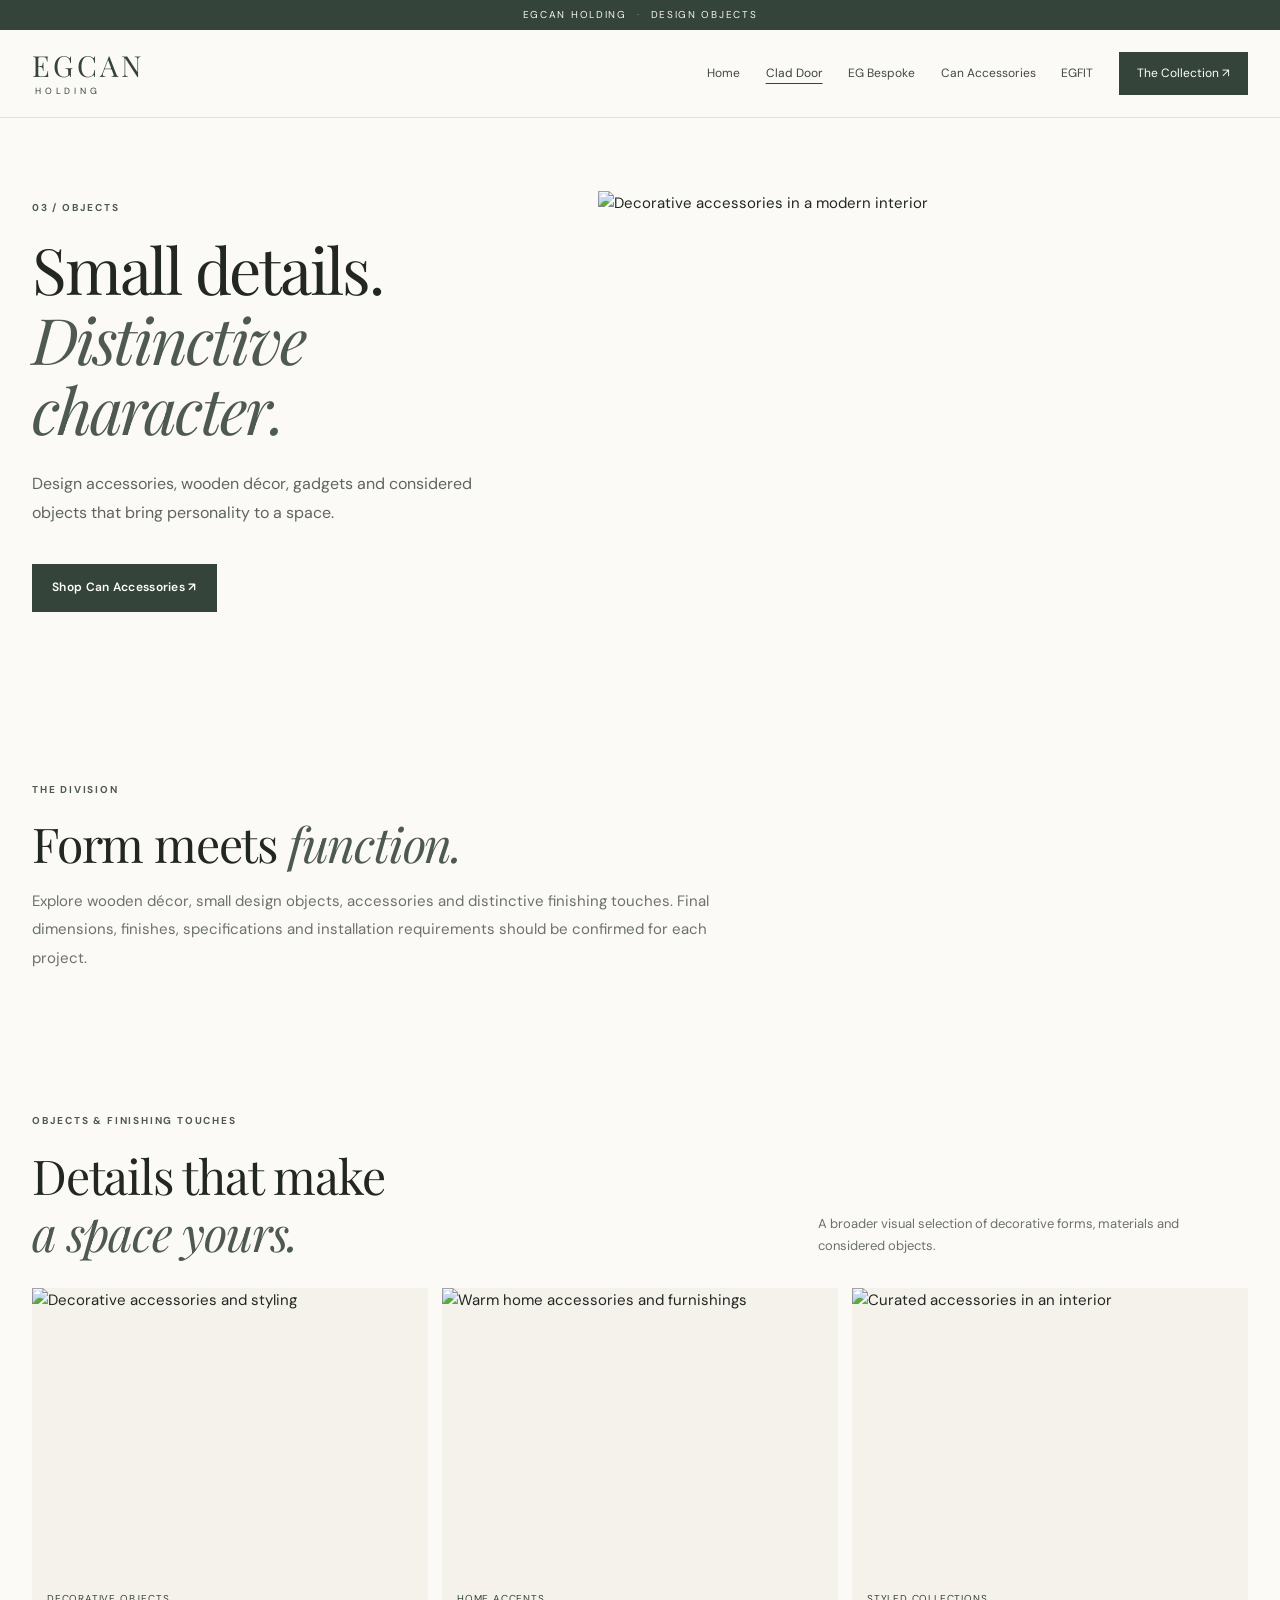
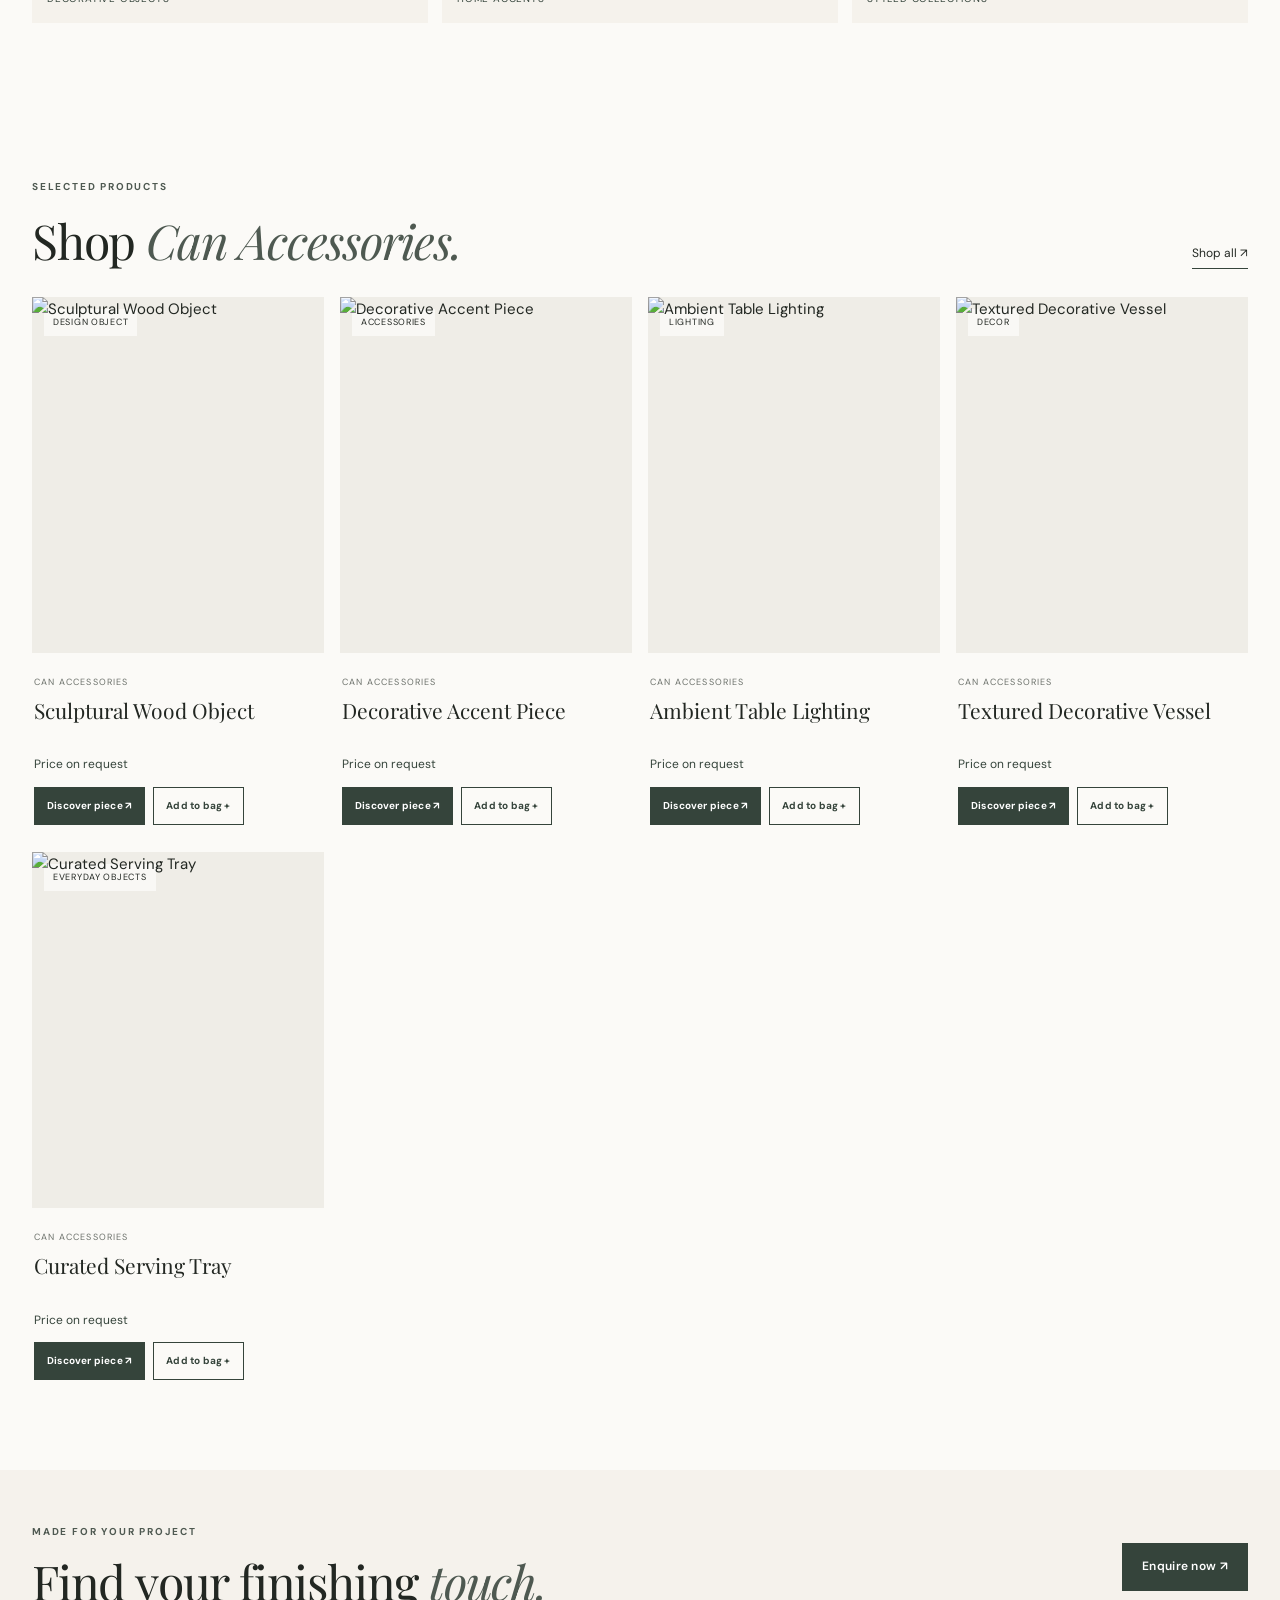
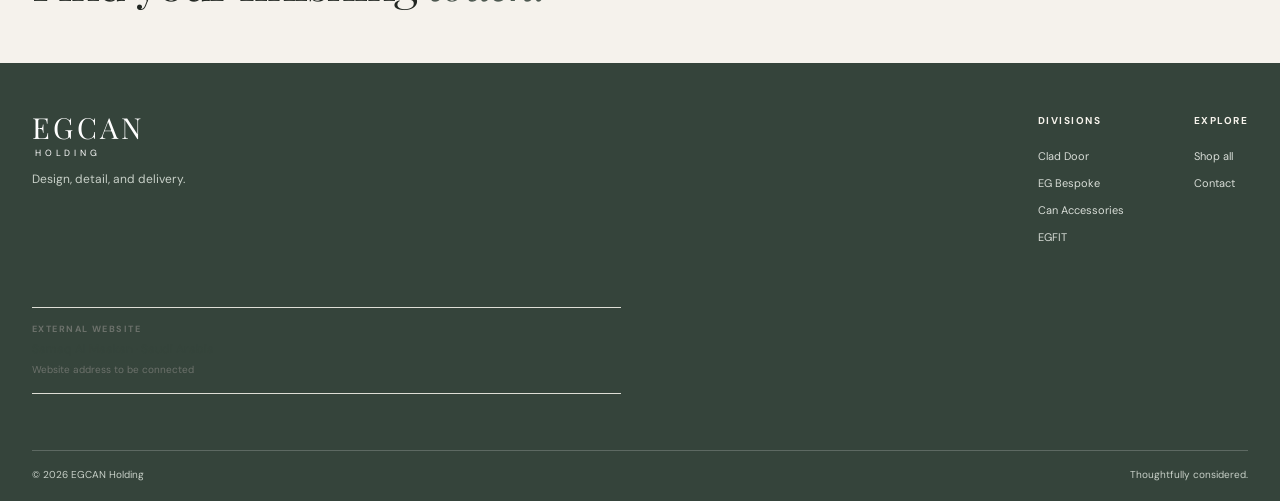
==== commit 427fcdfc: "Add files via upload" ====
--- a/can-accessories.html
+++ b/can-accessories.html
@@ -1,4 +1,4 @@
-<!doctype html><html lang="en"><head><meta charset="utf-8"><meta name="viewport" content="width=device-width, initial-scale=1, viewport-fit=cover"><meta name="theme-color" content="#35443b"><title>Can Accessories | EGCAN Holding</title><link rel="preconnect" href="https://fonts.googleapis.com"><link href="https://fonts.googleapis.com/css2?family=DM+Sans:wght@400;500;600;700&family=Playfair+Display:wght@400;500;600&display=swap" rel="stylesheet"><link rel="stylesheet" href="styles.css"><script src="script.js" defer></script></head><body><div class="announcement">EGCAN HOLDING <span>·</span> Design objects</div><header class="site-header"><a class="brand" href="index.html"><span class="brand-mark">EGCAN</span><span class="brand-sub">HOLDING</span></a><button class="menu-toggle" aria-expanded="false" aria-controls="primary-nav" aria-label="Open navigation"><span></span><span></span><span></span></button><nav class="nav" id="primary-nav"><a href="index.html">Home</a><a href="clad-door.html" aria-current="page">Clad Door</a><a href="custom-furniture.html">Custom Furniture</a><a href="can-accessories.html">Can Accessories</a><a href="egfit.html">EGFIT</a><a class="nav-shop" href="shop.html">The Collection ↗</a></nav></header><main><section class="division-hero"><div class="division-hero-copy"><p class="eyebrow">03 / Objects</p><h1>Small details.<br><em>Distinctive character.</em></h1><p class="lead">Design accessories, wooden décor, gadgets and considered objects that bring personality to a space.</p><a class="button button-dark" href="shop.html?category=Can%20Accessories">Shop Can Accessories ↗</a></div><img src="https://images.unsplash.com/photo-1618221195710-dd6b41faaea6?auto=format&fit=crop&w=1500&q=85" alt="Decorative accessories in a modern interior"></section><section class="section"><p class="eyebrow">The division</p><h2>Form meets <em>function.</em></h2><p class="body-copy">Explore wooden décor, small design objects, accessories and distinctive finishing touches. Final dimensions, finishes, specifications and installation requirements should be confirmed for each project.</p></section>
+<!doctype html><html lang="en"><head><meta charset="utf-8"><meta name="viewport" content="width=device-width, initial-scale=1, viewport-fit=cover"><meta name="theme-color" content="#35443b"><title>Can Accessories | EGCAN Holding</title><link rel="preconnect" href="https://fonts.googleapis.com"><link href="https://fonts.googleapis.com/css2?family=DM+Sans:wght@400;500;600;700&family=Playfair+Display:wght@400;500;600&display=swap" rel="stylesheet"><link rel="stylesheet" href="styles.css"><script src="script.js" defer></script></head><body><div class="announcement">EGCAN HOLDING <span>·</span> Design objects</div><header class="site-header"><a class="brand" href="index.html"><span class="brand-mark">EGCAN</span><span class="brand-sub">HOLDING</span></a><button class="menu-toggle" aria-expanded="false" aria-controls="primary-nav" aria-label="Open navigation"><span></span><span></span><span></span></button><nav class="nav" id="primary-nav"><a href="index.html">Home</a><a href="clad-door.html" aria-current="page">Clad Door</a><a href="custom-furniture.html">EG Bespoke</a><a href="can-accessories.html">Can Accessories</a><a href="egfit.html">EGFIT</a><a class="nav-shop" href="shop.html">The Collection ↗</a></nav></header><main><section class="division-hero"><div class="division-hero-copy"><p class="eyebrow">03 / Objects</p><h1>Small details.<br><em>Distinctive character.</em></h1><p class="lead">Design accessories, wooden décor, gadgets and considered objects that bring personality to a space.</p><a class="button button-dark" href="shop.html?category=Can%20Accessories">Shop Can Accessories ↗</a></div><img src="https://images.unsplash.com/photo-1618221195710-dd6b41faaea6?auto=format&fit=crop&w=1500&q=85" alt="Decorative accessories in a modern interior"></section><section class="section"><p class="eyebrow">The division</p><h2>Form meets <em>function.</em></h2><p class="body-copy">Explore wooden décor, small design objects, accessories and distinctive finishing touches. Final dimensions, finishes, specifications and installation requirements should be confirmed for each project.</p></section>
 <section class="section visual-gallery-section">
   <div class="process-heading"><div><p class="eyebrow">Objects & finishing touches</p><h2>Details that make<br><em>a space yours.</em></h2></div><p class="section-note">A broader visual selection of decorative forms, materials and considered objects.</p></div>
   <div class="visual-gallery accessory-gallery">
@@ -8,7 +8,7 @@
   </div>
 </section>
 
-<section class="section shop-preview-head"><div><p class="eyebrow">Selected products</p><h2>Shop <em>Can Accessories.</em></h2></div><a class="text-link" href="shop.html?category=Can%20Accessories">Shop all ↗</a></section><section class="product-grid" data-product-grid data-category="Can Accessories"></section><section class="cta-strip"><div><p class="eyebrow">Made for your project</p><h2>Find your finishing <em>touch.</em></h2></div><a class="button button-dark" href="#enquiry" data-open-enquiry>Enquire now ↗</a></section></main><footer class="site-footer"><div class="footer-brand"><a class="brand brand-footer" href="index.html"><span class="brand-mark">EGCAN</span><span class="brand-sub">HOLDING</span></a><p>Design, detail, and delivery.</p></div><div class="footer-links"><div><b>Divisions</b><a href="clad-door.html">Clad Door</a><a href="custom-furniture.html">Custom Furniture</a><a href="can-accessories.html">Can Accessories</a><a href="egfit.html">EGFIT</a></div><div><b>Explore</b><a href="shop.html">Shop all</a><a href="#enquiry" data-open-enquiry>Contact</a></div></div><div class="footer-bottom"><span>© <span data-year></span> EGCAN Holding</span><span>Thoughtfully considered.</span></div></footer><div class="cart-backdrop" data-cart-backdrop></div><aside class="cart-drawer" data-cart-drawer aria-hidden="true"><div class="cart-head"><div><p class="eyebrow">Your selections</p><h2>Your bag <span data-cart-count>0</span></h2></div><button class="icon-button" data-cart-close aria-label="Close bag">×</button></div><div class="cart-items" data-cart-items></div><div class="cart-footer"><p class="cart-note">Pricing and availability are confirmed by our team.</p><a class="button button-dark button-full" data-checkout href="#enquiry" data-open-enquiry>Send enquiry ↗</a></div></aside>
+<section class="section shop-preview-head"><div><p class="eyebrow">Selected products</p><h2>Shop <em>Can Accessories.</em></h2></div><a class="text-link" href="shop.html?category=Can%20Accessories">Shop all ↗</a></section><section class="product-grid" data-product-grid data-category="Can Accessories"></section><section class="cta-strip"><div><p class="eyebrow">Made for your project</p><h2>Find your finishing <em>touch.</em></h2></div><a class="button button-dark" href="#enquiry" data-open-enquiry>Enquire now ↗</a></section></main><footer class="site-footer"><div class="footer-brand"><a class="brand brand-footer" href="index.html"><span class="brand-mark">EGCAN</span><span class="brand-sub">HOLDING</span></a><p>Design, detail, and delivery.</p></div><div class="footer-links"><div><b>Divisions</b><a href="clad-door.html">Clad Door</a><a href="custom-furniture.html">EG Bespoke</a><a href="can-accessories.html">Can Accessories</a><a href="egfit.html">EGFIT</a></div><div><b>Explore</b><a href="shop.html">Shop all</a><a href="#enquiry" data-open-enquiry>Contact</a></div></div><div class="footer-external"><span class="footer-external-label">External website</span><span>Samaq Al Maakan · Saudi Arabia <small>Website address to be connected</small></span></div><div class="footer-bottom"><span>© <span data-year></span> EGCAN Holding</span><span>Thoughtfully considered.</span></div></footer><div class="cart-backdrop" data-cart-backdrop></div><aside class="cart-drawer" data-cart-drawer aria-hidden="true"><div class="cart-head"><div><p class="eyebrow">Your selections</p><h2>Your bag <span data-cart-count>0</span></h2></div><button class="icon-button" data-cart-close aria-label="Close bag">×</button></div><div class="cart-items" data-cart-items></div><div class="cart-footer"><p class="cart-note">Pricing and availability are confirmed by our team.</p><a class="button button-dark button-full" data-checkout href="#enquiry" data-open-enquiry>Send enquiry ↗</a></div></aside>
 <div class="enquiry-backdrop" data-enquiry-backdrop aria-hidden="true"></div>
 <section class="enquiry-modal" id="enquiry" role="dialog" aria-modal="true" aria-labelledby="enquiry-title" aria-hidden="true">
   <button class="icon-button enquiry-close" type="button" data-enquiry-close aria-label="Close enquiry">×</button>
@@ -16,7 +16,7 @@
   <p class="enquiry-intro">Share a few details and your enquiry will be prepared for the EGCAN team.</p>
   <form class="enquiry-form" data-enquiry-form>
     <div class="form-two"><label>Your name<input name="name" autocomplete="name" required placeholder="Full name"></label><label>Email address<input name="email" type="email" autocomplete="email" required placeholder="you@example.com"></label></div>
-    <div class="form-two"><label>Phone number<input name="phone" type="tel" autocomplete="tel" placeholder="+20"></label><label>I'm interested in<select name="interest"><option>General enquiry</option><option>Clad Door</option><option>Custom Furniture / EG Bespoke</option><option>Can Accessories</option><option>EGFIT — store fit-out</option></select></label></div>
+    <div class="form-two"><label>Phone number<input name="phone" type="tel" autocomplete="tel" placeholder="+20"></label><label>I'm interested in<select name="interest"><option>General enquiry</option><option>Clad Door</option><option>EG Bespoke / EG Bespoke</option><option>Can Accessories</option><option>EGFIT — store fit-out</option></select></label></div>
     <label>Tell us a little more<textarea name="message" rows="4" placeholder="Project type, location, dimensions, ideas or products..."></textarea></label>
     <button class="button button-dark button-full" type="submit">Prepare enquiry ↗</button>
     <p class="form-note">This static website prepares an email using your device's email app. A live form inbox requires a configured form service or website backend.</p>
--- a/styles.css
+++ b/styles.css
@@ -56,3 +56,22 @@
 @media(max-width:1000px){.process-grid{grid-template-columns:repeat(2,minmax(0,1fr))}.door-gallery{grid-template-columns:repeat(2,minmax(0,1fr))}.visual-gallery figure img{height:250px}}
 @media(max-width:700px){.process-heading{display:block}.process-heading .section-note{margin-top:16px}.process-grid{grid-template-columns:1fr 1fr;gap:10px}.process-card img{height:170px}.process-card>div{padding:13px}.process-card h3{font-size:19px}.visual-gallery,.door-gallery,.furniture-gallery{grid-template-columns:1fr 1fr;gap:10px}.visual-gallery figure img{height:190px}.form-two{grid-template-columns:1fr}.enquiry-modal{padding:27px 20px}.product-card-actions .small-button{font-size:9px;padding:8px}}
 @media(max-width:420px){.process-grid,.visual-gallery,.door-gallery,.furniture-gallery{grid-template-columns:1fr}.process-card img,.visual-gallery figure img{height:230px}}
+
+/* Final polish: external partner note and refined storefront */
+.footer-external{display:flex;flex-direction:column;gap:4px;margin:22px 0 8px;padding:14px 0;border-top:1px solid var(--line);border-bottom:1px solid var(--line);color:var(--green);font-size:12px}
+.footer-external-label{font-size:9px;letter-spacing:.16em;text-transform:uppercase;color:var(--muted);font-weight:700}
+.footer-external small{display:block;color:var(--muted);font-size:10px;margin-top:2px}
+.shop-hero{padding-bottom:34px}
+.shop-controls{align-items:center;gap:18px}
+.filter-list{display:flex;flex-wrap:wrap;gap:8px}
+.filter-button{border:1px solid var(--line);background:transparent;color:var(--green);padding:10px 15px;font-size:11px;transition:all .2s}
+.filter-button:hover,.filter-button.active{background:var(--green);border-color:var(--green);color:#fff}
+.bag-button{white-space:nowrap}
+.product-card{transition:transform .25s ease,box-shadow .25s ease}
+.product-card:hover{transform:translateY(-4px)}
+.product-card img{transition:transform .5s ease}
+.product-card:hover img{transform:scale(1.025)}
+.enquiry-modal{max-height:min(88vh,820px);overflow-y:auto;overscroll-behavior:contain}
+.enquiry-form input,.enquiry-form select,.enquiry-form textarea{width:100%;min-width:0}
+.form-status{min-height:1.2em}
+@media(max-width:700px){.footer-external{margin-top:16px}.shop-controls{align-items:stretch}.filter-list{gap:6px}.filter-button{padding:9px 11px;font-size:10px}}
